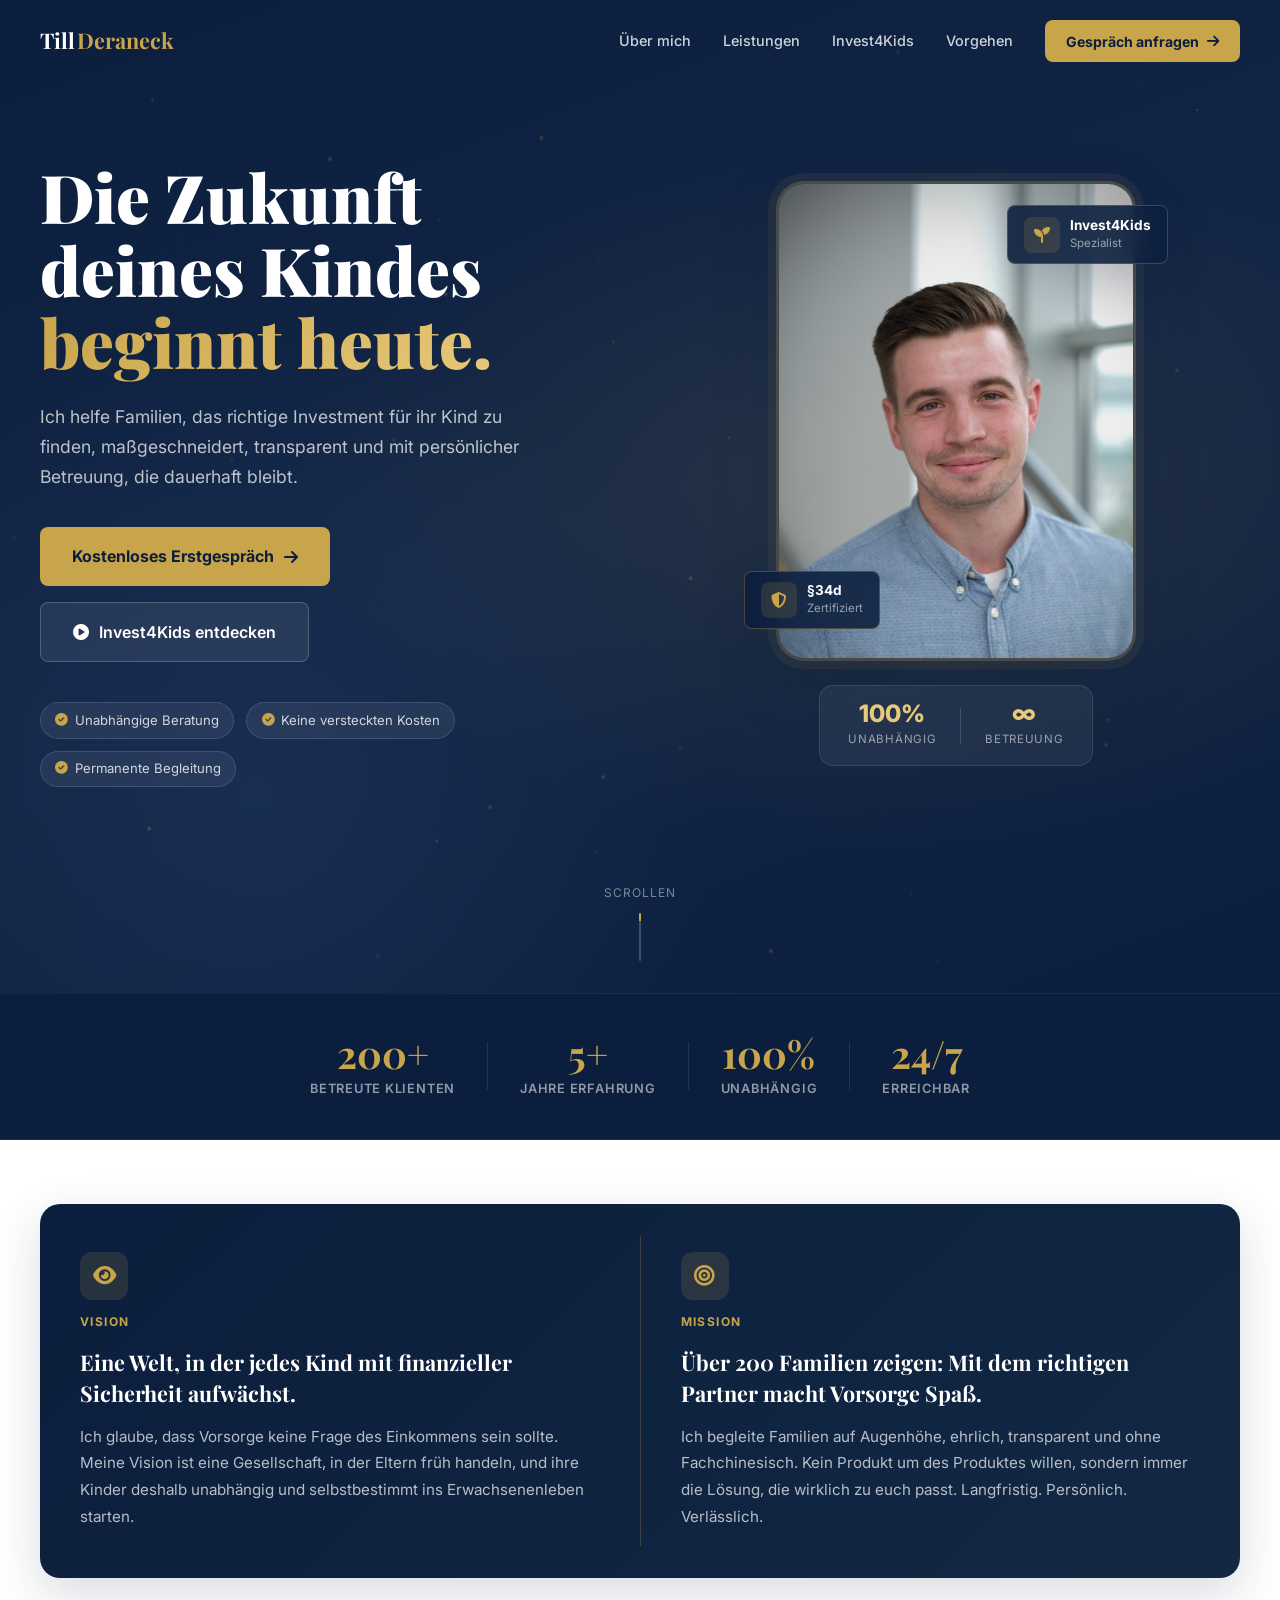
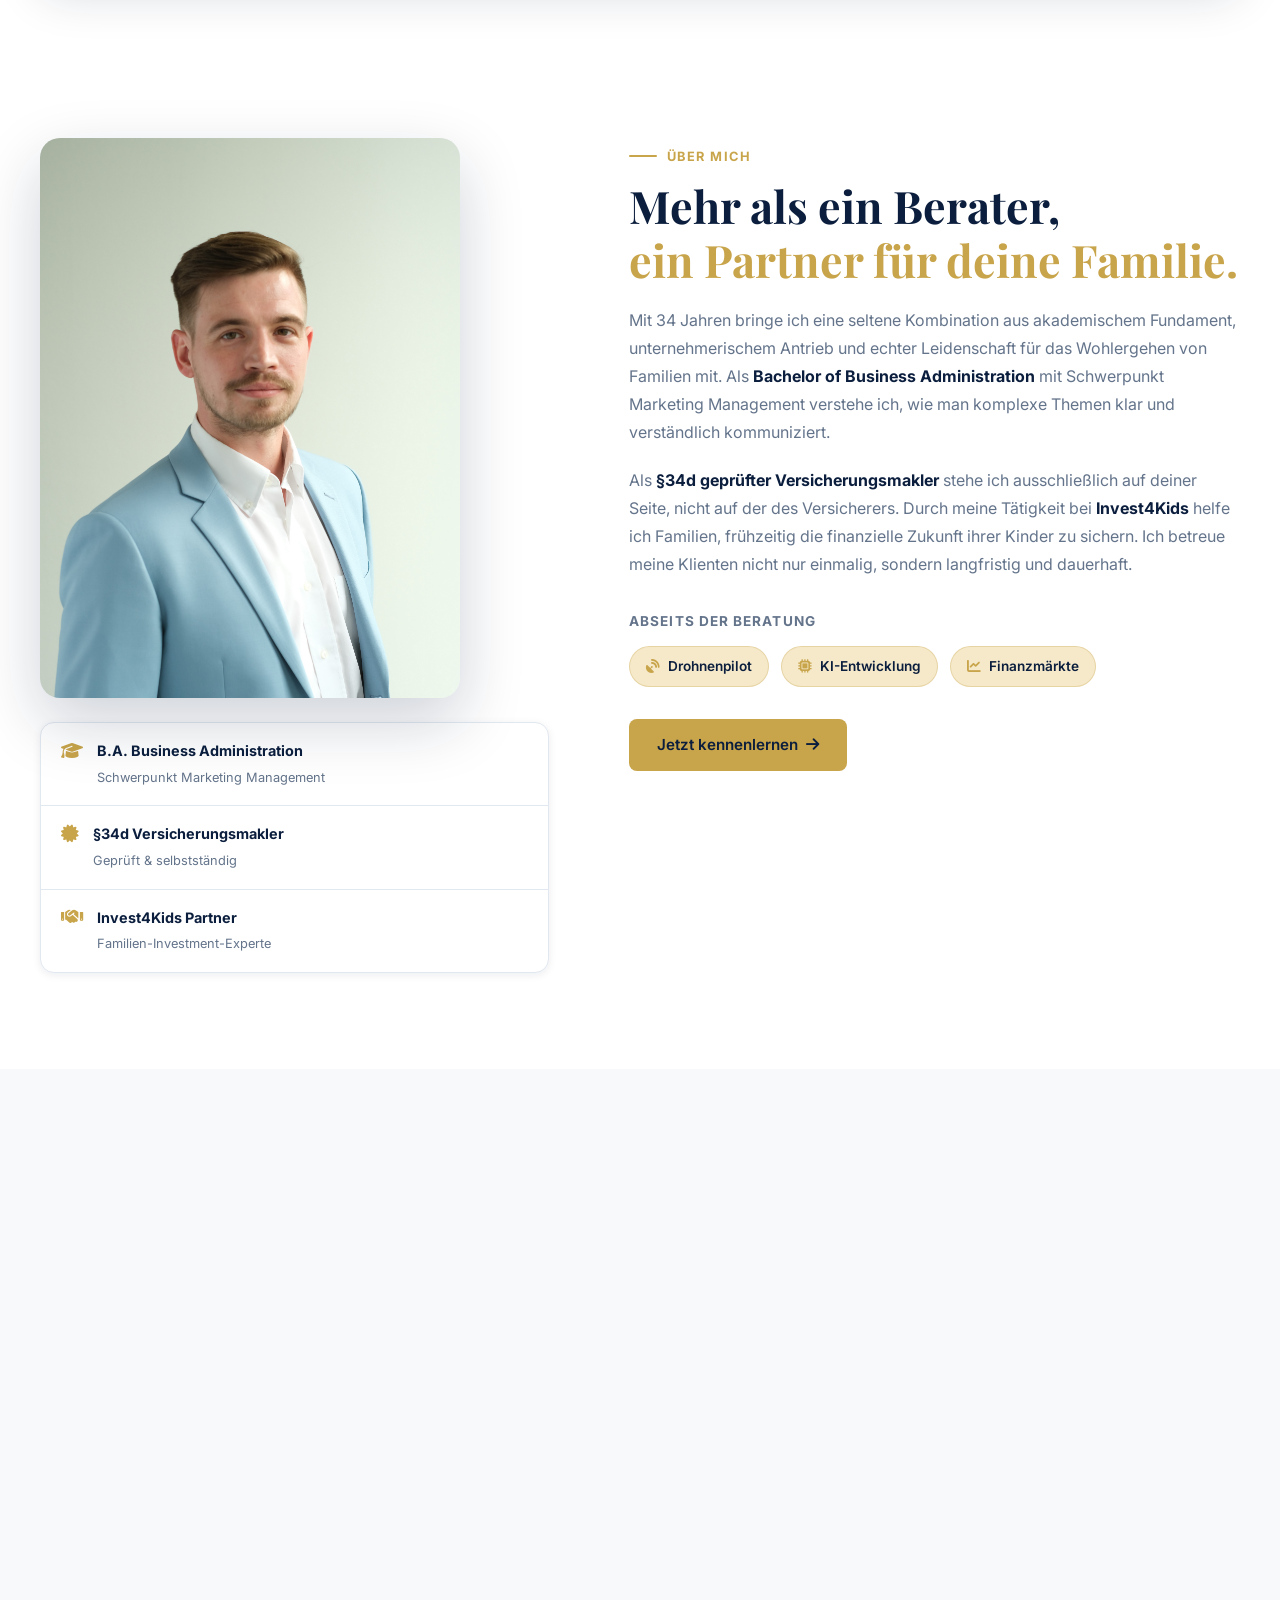
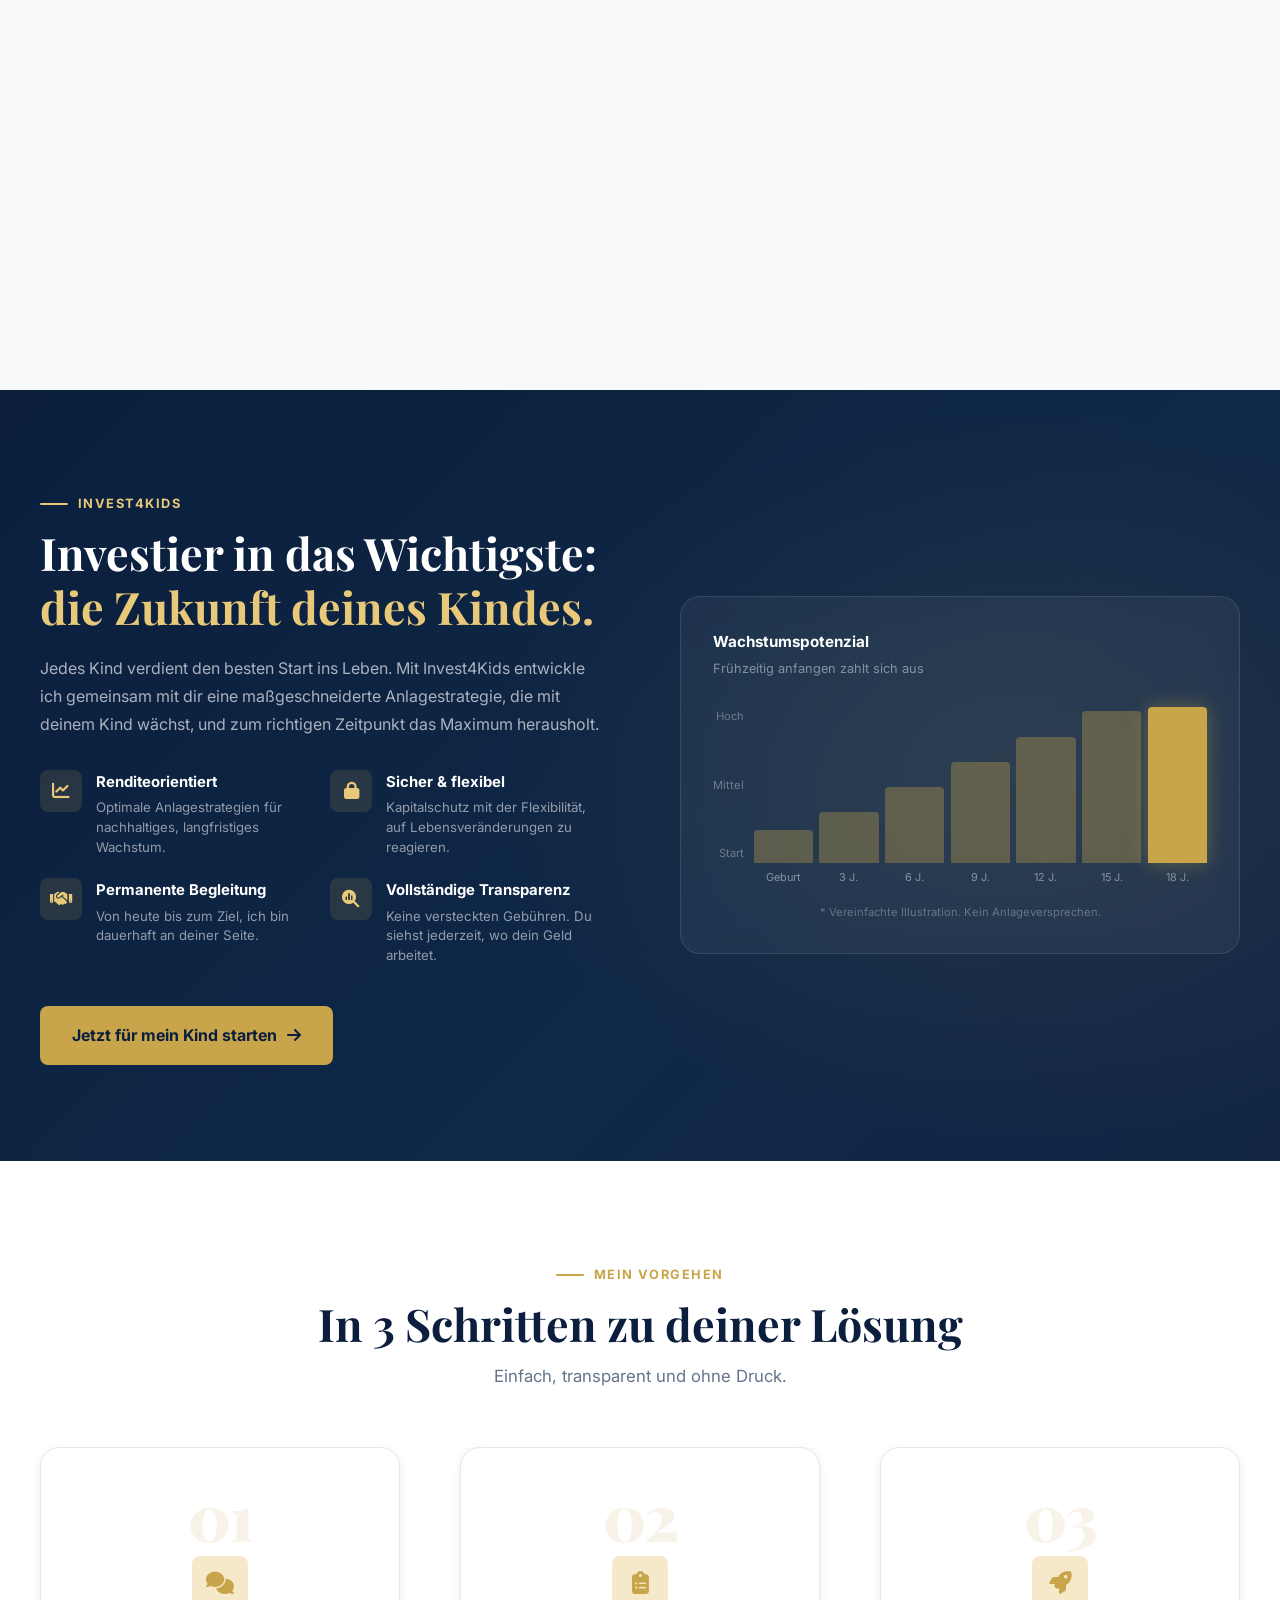
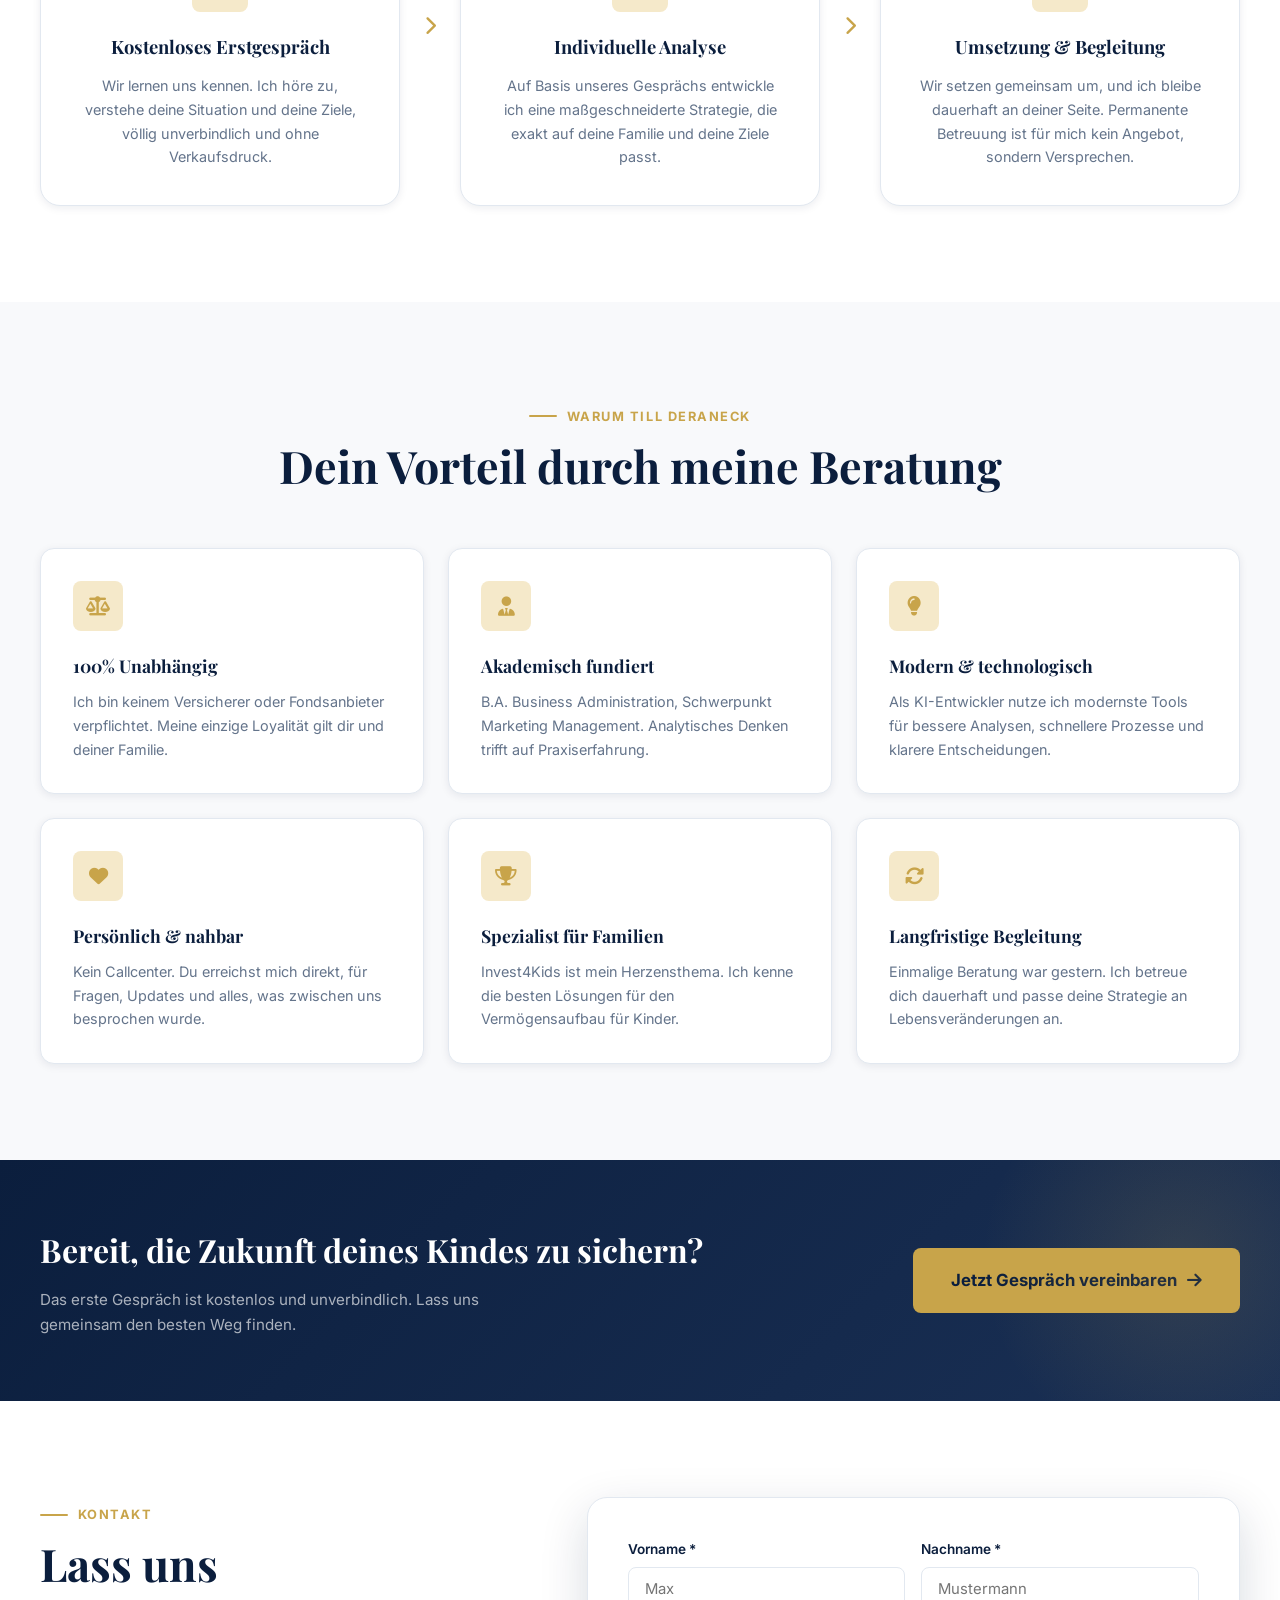
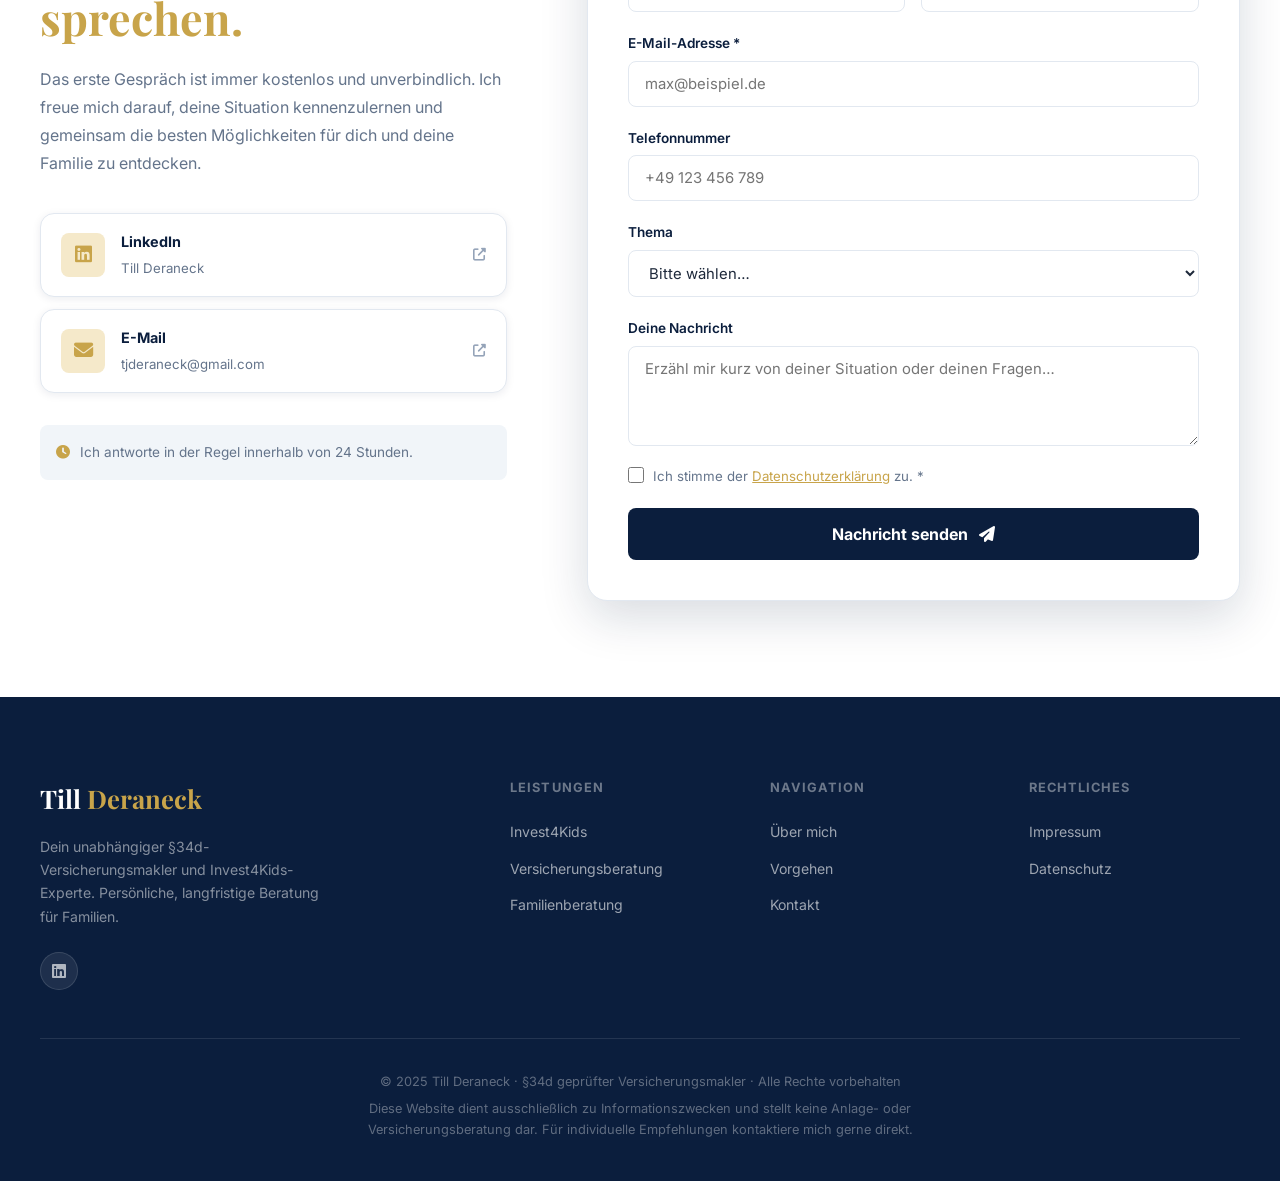
==== index.html @ 3ec37440 "Remove hero eyebrow badge Co-Authored-By: Claude Sonnet 4.6 <noreply@anthropic.com>" ====
<!DOCTYPE html>
<html lang="de">
<head>
  <meta charset="UTF-8" />
  <meta name="viewport" content="width=device-width, initial-scale=1.0" />
  <title>Till Deraneck | Versicherungsmakler & Invest4Kids-Experte</title>
  <meta name="description" content="Dein unabhängiger §34d-Versicherungsmakler Till Deraneck. Spezialisiert auf Invest4Kids: das richtige Investment für dein Kind. Persönliche, permanente Betreuung." />
  <meta name="keywords" content="Versicherungsmakler, Invest4Kids, Kinderinvestment, Familienberatung, Till Deraneck" />

  <!-- Open Graph -->
  <meta property="og:title" content="Till Deraneck | Invest4Kids & Versicherungsberatung" />
  <meta property="og:description" content="Ich helfe Familien, das richtige Investment für ihr Kind zu finden, persönlich, transparent, langfristig." />
  <meta property="og:type" content="website" />

  <!-- Fonts -->
  <link rel="preconnect" href="https://fonts.googleapis.com" />
  <link rel="preconnect" href="https://fonts.gstatic.com" crossorigin />
  <link href="https://fonts.googleapis.com/css2?family=Playfair+Display:wght@400;600;700;900&family=Inter:wght@300;400;500;600;700&display=swap" rel="stylesheet" />

  <!-- Icons -->
  <link rel="stylesheet" href="https://cdnjs.cloudflare.com/ajax/libs/font-awesome/6.5.0/css/all.min.css" />

  <link rel="stylesheet" href="css/style.css" />
</head>
<body>

  <!-- ===== NAVIGATION ===== -->
  <nav class="navbar" id="navbar">
    <div class="nav-container">
      <a href="#home" class="nav-brand">
        <span class="brand-first">Till</span>
        <span class="brand-last">Deraneck</span>
      </a>

      <div class="nav-menu" id="navMenu">
        <a href="#ueber-mich" class="nav-link">Über mich</a>
        <a href="#leistungen" class="nav-link">Leistungen</a>
        <a href="#invest4kids" class="nav-link">Invest4Kids</a>
        <a href="#prozess" class="nav-link">Vorgehen</a>
        <a href="#kontakt" class="nav-cta-btn">
          Gespräch anfragen
          <i class="fas fa-arrow-right"></i>
        </a>
      </div>

      <button class="nav-toggle" id="navToggle" aria-label="Menü öffnen">
        <span class="toggle-bar"></span>
        <span class="toggle-bar"></span>
        <span class="toggle-bar"></span>
      </button>
    </div>
  </nav>

  <!-- ===== HERO ===== -->
  <section class="hero" id="home">
    <div class="hero-bg-gradient"></div>
    <canvas class="hero-canvas" id="heroCanvas"></canvas>

    <div class="hero-inner">
      <div class="hero-text">


        <h1 class="hero-headline reveal-up delay-1">
          Die Zukunft<br />
          deines Kindes<br />
          <span class="headline-accent">beginnt heute.</span>
        </h1>

        <p class="hero-sub reveal-up delay-2">
          Ich helfe Familien, das richtige Investment für ihr Kind zu finden,
          maßgeschneidert, transparent und mit persönlicher Betreuung, die dauerhaft bleibt.
        </p>

        <div class="hero-actions reveal-up delay-3">
          <a href="#kontakt" class="btn-hero-primary">
            Kostenloses Erstgespräch
            <i class="fas fa-arrow-right"></i>
          </a>
          <a href="#invest4kids" class="btn-hero-ghost">
            <i class="fas fa-play-circle"></i>
            Invest4Kids entdecken
          </a>
        </div>

        <div class="hero-trust reveal-up delay-4">
          <div class="trust-pill"><i class="fas fa-circle-check"></i> Unabhängige Beratung</div>
          <div class="trust-pill"><i class="fas fa-circle-check"></i> Keine versteckten Kosten</div>
          <div class="trust-pill"><i class="fas fa-circle-check"></i> Permanente Begleitung</div>
        </div>
      </div>

      <div class="hero-visual reveal-right delay-2">
        <div class="profile-frame">
          <div class="profile-img-wrapper">
            <img
              src="images/hero.jpg"
              alt="Till Deraneck, Versicherungsmakler &amp; Invest4Kids-Experte"
              class="profile-img"
              id="heroImg"
              onerror="document.getElementById('heroImg').style.display='none'; document.getElementById('heroPh').style.display='flex';"
            />
            <div class="profile-placeholder" id="heroPh">
              <i class="fas fa-user"></i>
              <p>Dein Foto hier</p>
              <small>Datei: images/hero.jpg</small>
            </div>
          </div>

          <div class="profile-badge badge-top">
            <div class="badge-icon"><i class="fas fa-seedling"></i></div>
            <div class="badge-text">
              <strong>Invest4Kids</strong>
              <span>Spezialist</span>
            </div>
          </div>

          <div class="profile-badge badge-bottom">
            <div class="badge-icon"><i class="fas fa-shield-halved"></i></div>
            <div class="badge-text">
              <strong>§34d</strong>
              <span>Zertifiziert</span>
            </div>
          </div>
        </div>

        <div class="hero-stats-float">
          <div class="stat-float">
            <span class="stat-float-num">100%</span>
            <span class="stat-float-label">Unabhängig</span>
          </div>
          <div class="stat-divider"></div>
          <div class="stat-float">
            <span class="stat-float-num">∞</span>
            <span class="stat-float-label">Betreuung</span>
          </div>
        </div>
      </div>
    </div>

    <a href="#ueber-mich" class="hero-scroll-hint" aria-label="Scrollen">
      <span class="scroll-text">Scrollen</span>
      <div class="scroll-line">
        <div class="scroll-dot"></div>
      </div>
    </a>
  </section>

  <!-- ===== TRUST BAR ===== -->
  <section class="trust-bar">
    <div class="container">
      <div class="trust-bar-grid">
        <div class="trust-bar-item">
          <div class="counter" data-target="200" data-suffix="+">0</div>
          <div class="counter-label">Betreute Klienten</div>
        </div>
        <div class="trust-bar-divider"></div>
        <div class="trust-bar-item">
          <div class="counter" data-target="5" data-suffix="+">0</div>
          <div class="counter-label">Jahre Erfahrung</div>
        </div>
        <div class="trust-bar-divider"></div>
        <div class="trust-bar-item">
          <div class="counter" data-target="100" data-suffix="%">0</div>
          <div class="counter-label">Unabhängig</div>
        </div>
        <div class="trust-bar-divider"></div>
        <div class="trust-bar-item">
          <div class="counter" data-target="24" data-suffix="/7">0</div>
          <div class="counter-label">Erreichbar</div>
        </div>
      </div>
    </div>
  </section>

  <!-- ===== VISION & MISSION ===== -->
  <section class="section vision-section">
    <div class="container">
      <div class="vision-grid">

        <div class="vision-card reveal-up">
          <div class="vision-icon"><i class="fas fa-eye"></i></div>
          <div class="vision-label">Vision</div>
          <h3 class="vision-heading">Eine Welt, in der jedes Kind mit finanzieller Sicherheit aufwächst.</h3>
          <p class="vision-body">Ich glaube, dass Vorsorge keine Frage des Einkommens sein sollte. Meine Vision ist eine Gesellschaft, in der Eltern früh handeln, und ihre Kinder deshalb unabhängig und selbstbestimmt ins Erwachsenenleben starten.</p>
        </div>

        <div class="vision-divider"></div>

        <div class="vision-card reveal-up" style="--delay:.15s">
          <div class="vision-icon"><i class="fas fa-bullseye"></i></div>
          <div class="vision-label">Mission</div>
          <h3 class="vision-heading">Über 200 Familien zeigen: Mit dem richtigen Partner macht Vorsorge Spaß.</h3>
          <p class="vision-body">Ich begleite Familien auf Augenhöhe, ehrlich, transparent und ohne Fachchinesisch. Kein Produkt um des Produktes willen, sondern immer die Lösung, die wirklich zu euch passt. Langfristig. Persönlich. Verlässlich.</p>
        </div>

      </div>
    </div>
  </section>

  <!-- ===== ABOUT ===== -->
  <section class="section about-section" id="ueber-mich">
    <div class="container">
      <div class="about-grid">

        <div class="about-image-col fade-in">
          <div class="about-img-frame">
            <img
              src="images/about.jpg"
              alt="Till Deraneck"
              class="about-img"
              id="aboutImg"
              onerror="document.getElementById('aboutImg').style.display='none'; document.getElementById('aboutPh').style.display='flex';"
            />
            <div class="about-placeholder" id="aboutPh">
              <i class="fas fa-user-tie"></i>
              <small>Datei: images/about.jpg</small>
            </div>
          </div>

          <div class="about-credentials-card">
            <div class="cred-item">
              <i class="fas fa-graduation-cap"></i>
              <div>
                <strong>B.A. Business Administration</strong>
                <span>Schwerpunkt Marketing Management</span>
              </div>
            </div>
            <div class="cred-divider"></div>
            <div class="cred-item">
              <i class="fas fa-certificate"></i>
              <div>
                <strong>§34d Versicherungsmakler</strong>
                <span>Geprüft & selbstständig</span>
              </div>
            </div>
            <div class="cred-divider"></div>
            <div class="cred-item">
              <i class="fas fa-handshake"></i>
              <div>
                <strong>Invest4Kids Partner</strong>
                <span>Familien-Investment-Experte</span>
              </div>
            </div>
          </div>
        </div>

        <div class="about-content-col fade-in">
          <div class="section-eyebrow">Über mich</div>
          <h2 class="section-heading">
            Mehr als ein Berater,<br />
            <span class="heading-accent">ein Partner für deine Familie.</span>
          </h2>

          <p class="about-p">
            Mit 34 Jahren bringe ich eine seltene Kombination aus akademischem Fundament,
            unternehmerischem Antrieb und echter Leidenschaft für das Wohlergehen von Familien mit.
            Als <strong>Bachelor of Business Administration</strong> mit Schwerpunkt Marketing Management
            verstehe ich, wie man komplexe Themen klar und verständlich kommuniziert.
          </p>

          <p class="about-p">
            Als <strong>§34d geprüfter Versicherungsmakler</strong> stehe ich ausschließlich auf
            deiner Seite, nicht auf der des Versicherers. Durch meine Tätigkeit bei
            <strong>Invest4Kids</strong> helfe ich Familien, frühzeitig die finanzielle Zukunft
            ihrer Kinder zu sichern. Ich betreue meine Klienten nicht nur einmalig, sondern
            langfristig und dauerhaft.
          </p>

          <div class="about-passions">
            <h3 class="passions-title">Abseits der Beratung</h3>
            <div class="passions-grid">
              <div class="passion-chip">
                <i class="fas fa-satellite-dish"></i>
                <span>Drohnenpilot</span>
              </div>
              <div class="passion-chip">
                <i class="fas fa-microchip"></i>
                <span>KI-Entwicklung</span>
              </div>
              <div class="passion-chip">
                <i class="fas fa-chart-line"></i>
                <span>Finanzmärkte</span>
              </div>
            </div>
          </div>

          <a href="#kontakt" class="btn-primary">
            Jetzt kennenlernen
            <i class="fas fa-arrow-right"></i>
          </a>
        </div>

      </div>
    </div>
  </section>

  <!-- ===== SERVICES ===== -->
  <section class="section services-section bg-light" id="leistungen">
    <div class="container">
      <div class="section-header fade-in">
        <div class="section-eyebrow">Leistungen</div>
        <h2 class="section-heading">Was ich für dich tue</h2>
        <p class="section-sub">Ganzheitliche Beratung, mit Fokus auf das, was wirklich zählt.</p>
      </div>

      <div class="services-grid">

        <!-- Invest4Kids – featured -->
        <div class="service-card service-featured fade-in">
          <div class="service-badge-label">Hauptleistung</div>
          <div class="service-icon-wrap featured-icon">
            <i class="fas fa-seedling"></i>
          </div>
          <h3 class="service-title">Invest4Kids</h3>
          <p class="service-desc">
            Das richtige Investment für dein Kind, von Anfang an. Ich entwickle eine
            maßgeschneiderte Anlagestrategie, die mit deinem Kind wächst.
          </p>
          <ul class="service-list">
            <li><i class="fas fa-check"></i> Individuelle Portfolioanalyse</li>
            <li><i class="fas fa-check"></i> Langfristige Wachstumsstrategie</li>
            <li><i class="fas fa-check"></i> Permanente Betreuung & Anpassung</li>
            <li><i class="fas fa-check"></i> Vollständige Transparenz</li>
          </ul>
          <a href="#invest4kids" class="btn-primary">
            Mehr erfahren <i class="fas fa-arrow-right"></i>
          </a>
        </div>

        <!-- Versicherung -->
        <div class="service-card fade-in">
          <div class="service-icon-wrap">
            <i class="fas fa-shield-halved"></i>
          </div>
          <h3 class="service-title">Versicherungsberatung</h3>
          <p class="service-desc">
            Als unabhängiger §34d-Makler bin ich dir gegenüber verpflichtet.
            Kein Provisionsdenken, nur der beste Schutz für dich.
          </p>
          <ul class="service-list">
            <li><i class="fas fa-check"></i> Unabhängiger Marktvergleich</li>
            <li><i class="fas fa-check"></i> Bedarfsgerechte Analyse</li>
            <li><i class="fas fa-check"></i> Schadensbearbeitung & Support</li>
            <li><i class="fas fa-check"></i> Regelmäßige Bestandsprüfung</li>
          </ul>
          <a href="#kontakt" class="btn-outline">Beratung anfragen</a>
        </div>

        <!-- Familienberatung -->
        <div class="service-card fade-in">
          <div class="service-icon-wrap">
            <i class="fas fa-users"></i>
          </div>
          <h3 class="service-title">Ganzheitliche Familienberatung</h3>
          <p class="service-desc">
            Von der Altersvorsorge bis zum Bildungsfonds, ich denke deine Finanzen
            als zusammenhängendes System und berate entsprechend.
          </p>
          <ul class="service-list">
            <li><i class="fas fa-check"></i> Familien-Finanzplanung</li>
            <li><i class="fas fa-check"></i> Altersvorsorge & Absicherung</li>
            <li><i class="fas fa-check"></i> Bildungsfonds & Kinderdepots</li>
            <li><i class="fas fa-check"></i> Steueroptimierte Lösungen</li>
          </ul>
          <a href="#kontakt" class="btn-outline">Beratung anfragen</a>
        </div>

      </div>
    </div>
  </section>

  <!-- ===== INVEST4KIDS DEEP DIVE ===== -->
  <section class="invest4kids-section" id="invest4kids">
    <div class="i4k-bg"></div>
    <div class="container">
      <div class="i4k-grid">

        <div class="i4k-text fade-in">
          <div class="section-eyebrow light">Invest4Kids</div>
          <h2 class="section-heading light">
            Investier in das Wichtigste:
            <span class="heading-accent-light">die Zukunft deines Kindes.</span>
          </h2>
          <p class="i4k-desc">
            Jedes Kind verdient den besten Start ins Leben. Mit Invest4Kids entwickle ich
            gemeinsam mit dir eine maßgeschneiderte Anlagestrategie, die mit deinem Kind
            wächst, und zum richtigen Zeitpunkt das Maximum herausholt.
          </p>

          <div class="i4k-features">
            <div class="i4k-feature">
              <div class="i4k-feature-icon"><i class="fas fa-chart-line"></i></div>
              <div class="i4k-feature-text">
                <h4>Renditeorientiert</h4>
                <p>Optimale Anlagestrategien für nachhaltiges, langfristiges Wachstum.</p>
              </div>
            </div>
            <div class="i4k-feature">
              <div class="i4k-feature-icon"><i class="fas fa-lock"></i></div>
              <div class="i4k-feature-text">
                <h4>Sicher & flexibel</h4>
                <p>Kapitalschutz mit der Flexibilität, auf Lebensveränderungen zu reagieren.</p>
              </div>
            </div>
            <div class="i4k-feature">
              <div class="i4k-feature-icon"><i class="fas fa-handshake"></i></div>
              <div class="i4k-feature-text">
                <h4>Permanente Begleitung</h4>
                <p>Von heute bis zum Ziel, ich bin dauerhaft an deiner Seite.</p>
              </div>
            </div>
            <div class="i4k-feature">
              <div class="i4k-feature-icon"><i class="fas fa-magnifying-glass-chart"></i></div>
              <div class="i4k-feature-text">
                <h4>Vollständige Transparenz</h4>
                <p>Keine versteckten Gebühren. Du siehst jederzeit, wo dein Geld arbeitet.</p>
              </div>
            </div>
          </div>

          <a href="#kontakt" class="btn-gold">
            Jetzt für mein Kind starten
            <i class="fas fa-arrow-right"></i>
          </a>
        </div>

        <div class="i4k-visual fade-in">
          <div class="growth-card">
            <div class="growth-card-header">
              <span>Wachstumspotenzial</span>
              <span class="growth-subtitle">Frühzeitig anfangen zahlt sich aus</span>
            </div>
            <div class="growth-chart">
              <div class="chart-y-labels">
                <span>Hoch</span>
                <span>Mittel</span>
                <span>Start</span>
              </div>
              <div class="chart-bars-wrap">
                <div class="chart-bar-item">
                  <div class="chart-bar-col" style="--h:18%"></div>
                  <span class="chart-bar-label">Geburt</span>
                </div>
                <div class="chart-bar-item">
                  <div class="chart-bar-col" style="--h:28%"></div>
                  <span class="chart-bar-label">3 J.</span>
                </div>
                <div class="chart-bar-item">
                  <div class="chart-bar-col" style="--h:42%"></div>
                  <span class="chart-bar-label">6 J.</span>
                </div>
                <div class="chart-bar-item">
                  <div class="chart-bar-col" style="--h:56%"></div>
                  <span class="chart-bar-label">9 J.</span>
                </div>
                <div class="chart-bar-item">
                  <div class="chart-bar-col" style="--h:70%"></div>
                  <span class="chart-bar-label">12 J.</span>
                </div>
                <div class="chart-bar-item">
                  <div class="chart-bar-col" style="--h:84%"></div>
                  <span class="chart-bar-label">15 J.</span>
                </div>
                <div class="chart-bar-item chart-bar-highlight">
                  <div class="chart-bar-col" style="--h:100%"></div>
                  <span class="chart-bar-label">18 J.</span>
                </div>
              </div>
            </div>
            <p class="chart-disclaimer">* Vereinfachte Illustration. Kein Anlageversprechen.</p>
          </div>
        </div>

      </div>
    </div>
  </section>

  <!-- ===== PROCESS ===== -->
  <section class="section process-section" id="prozess">
    <div class="container">
      <div class="section-header fade-in">
        <div class="section-eyebrow">Mein Vorgehen</div>
        <h2 class="section-heading">In 3 Schritten zu deiner Lösung</h2>
        <p class="section-sub">Einfach, transparent und ohne Druck.</p>
      </div>

      <div class="process-grid">
        <div class="process-step fade-in">
          <div class="step-num">01</div>
          <div class="step-icon-wrap"><i class="fas fa-comments"></i></div>
          <h3 class="step-title">Kostenloses Erstgespräch</h3>
          <p class="step-desc">
            Wir lernen uns kennen. Ich höre zu, verstehe deine Situation und deine Ziele,
            völlig unverbindlich und ohne Verkaufsdruck.
          </p>
        </div>

        <div class="process-arrow fade-in">
          <i class="fas fa-chevron-right"></i>
        </div>

        <div class="process-step fade-in">
          <div class="step-num">02</div>
          <div class="step-icon-wrap"><i class="fas fa-clipboard-list"></i></div>
          <h3 class="step-title">Individuelle Analyse</h3>
          <p class="step-desc">
            Auf Basis unseres Gesprächs entwickle ich eine maßgeschneiderte Strategie,
            die exakt auf deine Familie und deine Ziele passt.
          </p>
        </div>

        <div class="process-arrow fade-in">
          <i class="fas fa-chevron-right"></i>
        </div>

        <div class="process-step fade-in">
          <div class="step-num">03</div>
          <div class="step-icon-wrap"><i class="fas fa-rocket"></i></div>
          <h3 class="step-title">Umsetzung & Begleitung</h3>
          <p class="step-desc">
            Wir setzen gemeinsam um, und ich bleibe dauerhaft an deiner Seite.
            Permanente Betreuung ist für mich kein Angebot, sondern Versprechen.
          </p>
        </div>
      </div>
    </div>
  </section>

  <!-- ===== WHY ME ===== -->
  <section class="section why-section bg-light">
    <div class="container">
      <div class="section-header fade-in">
        <div class="section-eyebrow">Warum Till Deraneck</div>
        <h2 class="section-heading">Dein Vorteil durch meine Beratung</h2>
      </div>

      <div class="why-grid">
        <div class="why-card fade-in">
          <div class="why-icon"><i class="fas fa-scale-balanced"></i></div>
          <h3>100% Unabhängig</h3>
          <p>Ich bin keinem Versicherer oder Fondsanbieter verpflichtet. Meine einzige Loyalität gilt dir und deiner Familie.</p>
        </div>
        <div class="why-card fade-in">
          <div class="why-icon"><i class="fas fa-user-tie"></i></div>
          <h3>Akademisch fundiert</h3>
          <p>B.A. Business Administration, Schwerpunkt Marketing Management. Analytisches Denken trifft auf Praxiserfahrung.</p>
        </div>
        <div class="why-card fade-in">
          <div class="why-icon"><i class="fas fa-lightbulb"></i></div>
          <h3>Modern & technologisch</h3>
          <p>Als KI-Entwickler nutze ich modernste Tools für bessere Analysen, schnellere Prozesse und klarere Entscheidungen.</p>
        </div>
        <div class="why-card fade-in">
          <div class="why-icon"><i class="fas fa-heart"></i></div>
          <h3>Persönlich & nahbar</h3>
          <p>Kein Callcenter. Du erreichst mich direkt, für Fragen, Updates und alles, was zwischen uns besprochen wurde.</p>
        </div>
        <div class="why-card fade-in">
          <div class="why-icon"><i class="fas fa-trophy"></i></div>
          <h3>Spezialist für Familien</h3>
          <p>Invest4Kids ist mein Herzensthema. Ich kenne die besten Lösungen für den Vermögensaufbau für Kinder.</p>
        </div>
        <div class="why-card fade-in">
          <div class="why-icon"><i class="fas fa-rotate"></i></div>
          <h3>Langfristige Begleitung</h3>
          <p>Einmalige Beratung war gestern. Ich betreue dich dauerhaft und passe deine Strategie an Lebensveränderungen an.</p>
        </div>
      </div>
    </div>
  </section>

  <!-- ===== CTA BANNER ===== -->
  <section class="cta-banner">
    <div class="container">
      <div class="cta-banner-inner fade-in">
        <div class="cta-banner-text">
          <h2>Bereit, die Zukunft deines Kindes zu sichern?</h2>
          <p>Das erste Gespräch ist kostenlos und unverbindlich. Lass uns gemeinsam den besten Weg finden.</p>
        </div>
        <a href="#kontakt" class="btn-gold btn-large">
          Jetzt Gespräch vereinbaren
          <i class="fas fa-arrow-right"></i>
        </a>
      </div>
    </div>
  </section>

  <!-- ===== CONTACT ===== -->
  <section class="section contact-section" id="kontakt">
    <div class="container">
      <div class="contact-grid">

        <div class="contact-info fade-in">
          <div class="section-eyebrow">Kontakt</div>
          <h2 class="section-heading">
            Lass uns<br />
            <span class="heading-accent">sprechen.</span>
          </h2>
          <p class="contact-desc">
            Das erste Gespräch ist immer kostenlos und unverbindlich. Ich freue mich
            darauf, deine Situation kennenzulernen und gemeinsam die besten Möglichkeiten
            für dich und deine Familie zu entdecken.
          </p>

          <div class="contact-channels">
            <a href="https://www.linkedin.com/in/till-deraneck/" target="_blank" rel="noopener" class="contact-channel">
              <div class="channel-icon"><i class="fab fa-linkedin"></i></div>
              <div class="channel-text">
                <strong>LinkedIn</strong>
                <span>Till Deraneck</span>
              </div>
              <i class="fas fa-external-link-alt channel-arrow"></i>
            </a>
            <a href="mailto:tjderaneck@gmail.com" class="contact-channel">
              <div class="channel-icon"><i class="fas fa-envelope"></i></div>
              <div class="channel-text">
                <strong>E-Mail</strong>
                <span>tjderaneck@gmail.com</span>
              </div>
              <i class="fas fa-external-link-alt channel-arrow"></i>
            </a>
          </div>

          <div class="contact-promise">
            <i class="fas fa-clock"></i>
            <span>Ich antworte in der Regel innerhalb von 24 Stunden.</span>
          </div>
        </div>

        <div class="contact-form-col fade-in">
          <form class="contact-form" id="contactForm" novalidate>
            <div class="form-row-2">
              <div class="form-field">
                <label for="firstName">Vorname *</label>
                <input type="text" id="firstName" name="firstName" placeholder="Max" required />
              </div>
              <div class="form-field">
                <label for="lastName">Nachname *</label>
                <input type="text" id="lastName" name="lastName" placeholder="Mustermann" required />
              </div>
            </div>
            <div class="form-field">
              <label for="email">E-Mail-Adresse *</label>
              <input type="email" id="email" name="email" placeholder="max@beispiel.de" required />
            </div>
            <div class="form-field">
              <label for="phone">Telefonnummer</label>
              <input type="tel" id="phone" name="phone" placeholder="+49 123 456 789" />
            </div>
            <div class="form-field">
              <label for="topic">Thema</label>
              <select id="topic" name="topic">
                <option value="">Bitte wählen…</option>
                <option value="invest4kids">Invest4Kids: Investment für mein Kind</option>
                <option value="versicherung">Versicherungsberatung</option>
                <option value="familienberatung">Ganzheitliche Familienberatung</option>
                <option value="sonstiges">Sonstiges</option>
              </select>
            </div>
            <div class="form-field">
              <label for="message">Deine Nachricht</label>
              <textarea id="message" name="message" rows="4" placeholder="Erzähl mir kurz von deiner Situation oder deinen Fragen…"></textarea>
            </div>
            <div class="form-privacy-row">
              <input type="checkbox" id="privacy" name="privacy" required />
              <label for="privacy">
                Ich stimme der <a href="#datenschutz">Datenschutzerklärung</a> zu. *
              </label>
            </div>
            <button type="submit" class="btn-submit">
              <span class="submit-text">Nachricht senden</span>
              <i class="fas fa-paper-plane"></i>
            </button>
            <div class="form-success" id="formSuccess">
              <i class="fas fa-circle-check"></i>
              Vielen Dank! Ich melde mich so schnell wie möglich bei dir.
            </div>
          </form>
        </div>

      </div>
    </div>
  </section>

  <!-- ===== FOOTER ===== -->
  <footer class="footer">
    <div class="container">
      <div class="footer-grid">
        <div class="footer-brand-col">
          <div class="footer-logo">
            <span class="brand-first">Till</span>
            <span class="brand-last">Deraneck</span>
          </div>
          <p class="footer-tagline">
            Dein unabhängiger §34d-Versicherungsmakler und Invest4Kids-Experte.
            Persönliche, langfristige Beratung für Familien.
          </p>
          <div class="footer-social">
            <a href="https://www.linkedin.com/in/till-deraneck/" target="_blank" rel="noopener" aria-label="LinkedIn" class="social-icon">
              <i class="fab fa-linkedin"></i>
            </a>
          </div>
        </div>

        <div class="footer-links-col">
          <h4>Leistungen</h4>
          <ul>
            <li><a href="#invest4kids">Invest4Kids</a></li>
            <li><a href="#leistungen">Versicherungsberatung</a></li>
            <li><a href="#leistungen">Familienberatung</a></li>
          </ul>
        </div>

        <div class="footer-links-col">
          <h4>Navigation</h4>
          <ul>
            <li><a href="#ueber-mich">Über mich</a></li>
            <li><a href="#prozess">Vorgehen</a></li>
            <li><a href="#kontakt">Kontakt</a></li>
          </ul>
        </div>

        <div class="footer-links-col">
          <h4>Rechtliches</h4>
          <ul>
            <li><a href="#" onclick="openModal('impressumModal'); return false;">Impressum</a></li>
            <li><a href="#" onclick="openModal('datenschutzModal'); return false;">Datenschutz</a></li>
          </ul>
        </div>
      </div>

      <div class="footer-bottom">
        <p>© 2025 Till Deraneck · §34d geprüfter Versicherungsmakler · Alle Rechte vorbehalten</p>
        <p class="footer-legal-note">
          Diese Website dient ausschließlich zu Informationszwecken und stellt keine Anlage-
          oder Versicherungsberatung dar. Für individuelle Empfehlungen kontaktiere mich gerne direkt.
        </p>
      </div>
    </div>
  </footer>

  <!-- ===== IMPRESSUM MODAL ===== -->
  <div class="modal-overlay" id="impressumModal" onclick="closeModalOnBg(event, 'impressumModal')">
    <div class="modal-box">
      <button class="modal-close" onclick="closeModal('impressumModal')" aria-label="Schließen">
        <i class="fas fa-times"></i>
      </button>
      <h2 class="modal-title">Impressum</h2>
      <p class="modal-legal-note">Angaben gemäß § 5 TMG</p>

      <div class="modal-section">
        <h3>Verantwortlich</h3>
        <p>
          Till Deraneck<br />
          Königsweg 40<br />
          24103 Kiel
        </p>
      </div>

      <div class="modal-section">
        <h3>Kontakt</h3>
        <p>
          E-Mail: <a href="mailto:tjderaneck@gmail.com">tjderaneck@gmail.com</a>
        </p>
      </div>

      <div class="modal-section">
        <h3>Berufsbezeichnung & Zulassung</h3>
        <p>
          Selbstständiger Versicherungsmakler gemäß § 34d GewO<br />
          Erlaubnis erteilt durch:<br />
          Industrie- und Handelskammer zu Kiel<br />
          Bergstraße 2, 24103 Kiel
        </p>
      </div>

      <div class="modal-section">
        <h3>Registereintrag</h3>
        <p>
          Vermittlerregister der DIHK Deutsche Industrie- und Handelskammer<br />
          Registernummer: <strong>[Deine DIHK-Registernummer eintragen]</strong><br />
          Einsehbar unter: <a href="https://www.vermittlerregister.info" target="_blank" rel="noopener">www.vermittlerregister.info</a>
        </p>
      </div>

      <div class="modal-section">
        <h3>Aufsichtsbehörde</h3>
        <p>
          Industrie- und Handelskammer zu Kiel<br />
          Bergstraße 2, 24103 Kiel<br />
          <a href="https://www.ihk-schleswig-holstein.de" target="_blank" rel="noopener">www.ihk-schleswig-holstein.de</a>
        </p>
      </div>

      <div class="modal-section">
        <h3>EU-Streitschlichtung</h3>
        <p>
          Die Europäische Kommission stellt eine Plattform zur Online-Streitbeilegung (OS) bereit:<br />
          <a href="https://ec.europa.eu/consumers/odr/" target="_blank" rel="noopener">https://ec.europa.eu/consumers/odr/</a><br />
          Meine E-Mail-Adresse findest du im Impressum oben.
        </p>
      </div>

      <div class="modal-section">
        <h3>Haftung für Inhalte</h3>
        <p>
          Als Diensteanbieter bin ich gemäß § 7 Abs. 1 TMG für eigene Inhalte auf diesen Seiten nach den
          allgemeinen Gesetzen verantwortlich. Die Inhalte dieser Website dienen ausschließlich
          Informationszwecken und stellen keine Anlage- oder Versicherungsberatung dar.
        </p>
      </div>

      <div class="modal-section">
        <h3>Urheberrecht</h3>
        <p>
          Die durch mich erstellten Inhalte und Werke auf dieser Website unterliegen dem deutschen
          Urheberrecht. Die Vervielfältigung, Bearbeitung, Verbreitung und jede Art der Verwertung
          außerhalb der Grenzen des Urheberrechts bedürfen der schriftlichen Zustimmung.
        </p>
      </div>
    </div>
  </div>

  <!-- ===== DATENSCHUTZ MODAL ===== -->
  <div class="modal-overlay" id="datenschutzModal" onclick="closeModalOnBg(event, 'datenschutzModal')">
    <div class="modal-box">
      <button class="modal-close" onclick="closeModal('datenschutzModal')" aria-label="Schließen">
        <i class="fas fa-times"></i>
      </button>
      <h2 class="modal-title">Datenschutzerklärung</h2>
      <p class="modal-legal-note">Gemäß DSGVO & BDSG</p>

      <div class="modal-section">
        <h3>Verantwortlicher</h3>
        <p>
          Till Deraneck<br />
          Königsweg 40, 24103 Kiel<br />
          E-Mail: <a href="mailto:tjderaneck@gmail.com">tjderaneck@gmail.com</a>
        </p>
      </div>

      <div class="modal-section">
        <h3>Erhebung und Verarbeitung personenbezogener Daten</h3>
        <p>
          Ich erhebe personenbezogene Daten nur, wenn du mir diese im Rahmen einer Kontaktaufnahme
          (z. B. über das Kontaktformular oder per E-Mail) freiwillig mitteilst. Diese Daten werden
          ausschließlich zur Bearbeitung deiner Anfrage verwendet und nicht an Dritte weitergegeben.
        </p>
      </div>

      <div class="modal-section">
        <h3>Kontaktformular</h3>
        <p>
          Wenn du das Kontaktformular nutzt, werden die von dir eingegebenen Daten (Name, E-Mail,
          Telefon, Nachricht) zur Bearbeitung deiner Anfrage verarbeitet. Rechtsgrundlage ist
          Art. 6 Abs. 1 lit. b DSGVO (Vertragsanbahnung) bzw. Art. 6 Abs. 1 lit. f DSGVO
          (berechtigtes Interesse).
        </p>
      </div>

      <div class="modal-section">
        <h3>Externe Dienste</h3>
        <p>
          Diese Website nutzt Google Fonts und Font Awesome über CDN. Dabei können Verbindungen
          zu Servern in den USA hergestellt werden. Weitere Informationen findest du in den
          Datenschutzrichtlinien der jeweiligen Anbieter.
        </p>
      </div>

      <div class="modal-section">
        <h3>Deine Rechte</h3>
        <p>
          Du hast das Recht auf Auskunft, Berichtigung, Löschung und Einschränkung der Verarbeitung
          deiner gespeicherten Daten sowie das Recht auf Datenübertragbarkeit. Wende dich dazu
          jederzeit an: <a href="mailto:tjderaneck@gmail.com">tjderaneck@gmail.com</a>
        </p>
      </div>

      <div class="modal-section">
        <h3>Beschwerderecht</h3>
        <p>
          Du hast das Recht, dich bei der zuständigen Datenschutzaufsichtsbehörde zu beschweren.
          Zuständig ist das Unabhängige Landeszentrum für Datenschutz Schleswig-Holstein (ULD),
          Holstenstraße 98, 24103 Kiel.
        </p>
      </div>
    </div>
  </div>

  <script src="js/main.js"></script>
</body>
</html>
---- css/style.css ----
/* ============================================================
   TILL DERANECK – Personal Branding Website
   Design System & Styles
   ============================================================ */

/* ── Variables ─────────────────────────────────────────────── */
:root {
  /* Colors */
  --navy:         #0B1E3D;
  --navy-mid:     #122545;
  --navy-light:   #1A3055;
  --gold:         #C8A44A;
  --gold-light:   #E8C97A;
  --gold-pale:    #F5E9CA;
  --white:        #FFFFFF;
  --off-white:    #F8F9FB;
  --gray-100:     #F1F5F9;
  --gray-200:     #E2E8F0;
  --gray-400:     #94A3B8;
  --gray-600:     #64748B;
  --gray-800:     #1E293B;
  --text:         #1E293B;
  --text-muted:   #64748B;

  /* Typography */
  --font-serif:   'Playfair Display', Georgia, serif;
  --font-sans:    'Inter', -apple-system, sans-serif;

  /* Spacing */
  --section-py:   6rem;
  --container:    1200px;

  /* Shadows */
  --shadow-sm:    0 2px 8px rgba(11,30,61,.08);
  --shadow-md:    0 8px 24px rgba(11,30,61,.12);
  --shadow-lg:    0 16px 48px rgba(11,30,61,.16);
  --shadow-xl:    0 24px 64px rgba(11,30,61,.20);

  /* Radii */
  --radius-sm:    8px;
  --radius-md:    14px;
  --radius-lg:    20px;
  --radius-xl:    28px;

  /* Transitions */
  --ease:         cubic-bezier(.4,0,.2,1);
  --dur-fast:     150ms;
  --dur-base:     300ms;
  --dur-slow:     500ms;
}

/* ── Reset ─────────────────────────────────────────────────── */
*, *::before, *::after { box-sizing: border-box; margin: 0; padding: 0; }
html { scroll-behavior: smooth; font-size: 16px; }
body {
  font-family: var(--font-sans);
  color: var(--text);
  background: var(--white);
  line-height: 1.65;
  overflow-x: hidden;
  -webkit-font-smoothing: antialiased;
}
img { max-width: 100%; height: auto; display: block; }
a { text-decoration: none; color: inherit; }
ul { list-style: none; }
button { cursor: pointer; border: none; background: none; font-family: inherit; }
input, textarea, select { font-family: inherit; }

/* ── Utilities ─────────────────────────────────────────────── */
.container {
  width: min(var(--container), 100% - 3rem);
  margin-inline: auto;
}

.section { padding-block: var(--section-py); }
.bg-light { background: var(--off-white); }

/* ── Animations ────────────────────────────────────────────── */
@keyframes fadeUp {
  from { opacity: 0; transform: translateY(32px); }
  to   { opacity: 1; transform: translateY(0); }
}
@keyframes fadeRight {
  from { opacity: 0; transform: translateX(40px); }
  to   { opacity: 1; transform: translateX(0); }
}
@keyframes float {
  0%, 100% { transform: translateY(0px); }
  50%       { transform: translateY(-12px); }
}
@keyframes scrollDot {
  0%   { transform: translateY(0); opacity: 1; }
  80%  { transform: translateY(24px); opacity: 0; }
  100% { transform: translateY(0); opacity: 0; }
}
@keyframes pulse-ring {
  0%   { box-shadow: 0 0 0 0 rgba(200,164,74,.5); }
  70%  { box-shadow: 0 0 0 14px rgba(200,164,74,0); }
  100% { box-shadow: 0 0 0 0 rgba(200,164,74,0); }
}
@keyframes barGrow {
  from { height: 0; }
  to   { height: var(--h); }
}

/* Scroll reveal classes */
.reveal-up, .reveal-right, .fade-in {
  opacity: 0;
  transform: translateY(28px);
  transition: opacity .7s var(--ease), transform .7s var(--ease);
}
.reveal-right { transform: translateX(40px); }

.reveal-up.visible,
.reveal-right.visible,
.fade-in.visible {
  opacity: 1;
  transform: none;
}

.delay-1 { transition-delay: .1s; }
.delay-2 { transition-delay: .2s; }
.delay-3 { transition-delay: .3s; }
.delay-4 { transition-delay: .4s; }

/* ── Shared Buttons ────────────────────────────────────────── */
.btn-primary {
  display: inline-flex;
  align-items: center;
  gap: .5rem;
  padding: .85rem 1.75rem;
  background: var(--gold);
  color: var(--navy);
  font-weight: 600;
  font-size: .95rem;
  border-radius: var(--radius-sm);
  transition: background var(--dur-base) var(--ease),
              transform var(--dur-base) var(--ease),
              box-shadow var(--dur-base) var(--ease);
}
.btn-primary:hover {
  background: var(--gold-light);
  transform: translateY(-2px);
  box-shadow: var(--shadow-md);
}

.btn-outline {
  display: inline-flex;
  align-items: center;
  gap: .5rem;
  padding: .85rem 1.75rem;
  background: transparent;
  color: var(--navy);
  font-weight: 600;
  font-size: .95rem;
  border-radius: var(--radius-sm);
  border: 2px solid var(--navy);
  transition: all var(--dur-base) var(--ease);
}
.btn-outline:hover {
  background: var(--navy);
  color: var(--white);
  transform: translateY(-2px);
  box-shadow: var(--shadow-md);
}

.btn-gold {
  display: inline-flex;
  align-items: center;
  gap: .6rem;
  padding: 1rem 2rem;
  background: var(--gold);
  color: var(--navy);
  font-weight: 700;
  font-size: 1rem;
  border-radius: var(--radius-sm);
  transition: all var(--dur-base) var(--ease);
}
.btn-gold:hover {
  background: var(--gold-light);
  transform: translateY(-2px);
  box-shadow: 0 8px 28px rgba(200,164,74,.4);
}
.btn-gold.btn-large { padding: 1.15rem 2.4rem; font-size: 1.05rem; }

/* ── Section Typography ─────────────────────────────────────── */
.section-eyebrow {
  display: inline-flex;
  align-items: center;
  gap: .6rem;
  font-size: .8rem;
  font-weight: 700;
  letter-spacing: .12em;
  text-transform: uppercase;
  color: var(--gold);
  margin-bottom: .75rem;
}
.section-eyebrow.light { color: var(--gold-light); }
.section-eyebrow::before {
  content: '';
  display: block;
  width: 28px;
  height: 2px;
  background: currentColor;
  border-radius: 2px;
}

.section-heading {
  font-family: var(--font-serif);
  font-size: clamp(1.9rem, 3.5vw, 2.8rem);
  font-weight: 700;
  line-height: 1.2;
  color: var(--navy);
}
.section-heading.light { color: var(--white); }

.heading-accent { color: var(--gold); }
.heading-accent-light { color: var(--gold-light); }

.section-sub {
  font-size: 1.05rem;
  color: var(--text-muted);
  max-width: 560px;
  margin-top: .75rem;
}

.section-header {
  text-align: center;
  margin-bottom: 3.5rem;
}
.section-header .section-sub { margin-inline: auto; }

/* ══════════════════════════════════════════════════════════════
   NAVIGATION
══════════════════════════════════════════════════════════════ */
.navbar {
  position: fixed;
  top: 0; left: 0; right: 0;
  z-index: 1000;
  padding: 1.25rem 0;
  transition: padding var(--dur-base) var(--ease),
              background var(--dur-base) var(--ease),
              box-shadow var(--dur-base) var(--ease);
}
.navbar.scrolled {
  padding: .75rem 0;
  background: rgba(11,30,61,.97);
  backdrop-filter: blur(16px);
  box-shadow: 0 4px 24px rgba(0,0,0,.25);
}

.nav-container {
  width: min(var(--container), 100% - 3rem);
  margin-inline: auto;
  display: flex;
  align-items: center;
  justify-content: space-between;
}

.nav-brand {
  display: flex;
  align-items: baseline;
  gap: .15rem;
  font-family: var(--font-serif);
  font-size: 1.35rem;
  font-weight: 700;
}
.brand-first { color: var(--white); }
.brand-last  { color: var(--gold); }
.brand-dot   { color: var(--gold); font-size: 1.6rem; line-height: 0; }

.nav-menu {
  display: flex;
  align-items: center;
  gap: 2rem;
}
.nav-link {
  font-size: .9rem;
  font-weight: 500;
  color: rgba(255,255,255,.8);
  transition: color var(--dur-fast) var(--ease);
  position: relative;
}
.nav-link::after {
  content: '';
  position: absolute;
  bottom: -4px; left: 0;
  width: 0; height: 2px;
  background: var(--gold);
  transition: width var(--dur-base) var(--ease);
  border-radius: 2px;
}
.nav-link:hover { color: var(--white); }
.nav-link:hover::after { width: 100%; }

.nav-cta-btn {
  display: inline-flex;
  align-items: center;
  gap: .5rem;
  padding: .6rem 1.3rem;
  background: var(--gold);
  color: var(--navy);
  font-size: .88rem;
  font-weight: 700;
  border-radius: var(--radius-sm);
  transition: all var(--dur-base) var(--ease);
}
.nav-cta-btn:hover {
  background: var(--gold-light);
  transform: translateY(-1px);
  box-shadow: 0 4px 16px rgba(200,164,74,.4);
}

.nav-toggle {
  display: none;
  flex-direction: column;
  gap: 5px;
  padding: 4px;
}
.toggle-bar {
  display: block;
  width: 24px;
  height: 2px;
  background: var(--white);
  border-radius: 2px;
  transition: all var(--dur-base) var(--ease);
}
.nav-toggle.open .toggle-bar:nth-child(1) { transform: rotate(45deg) translate(5px,5px); }
.nav-toggle.open .toggle-bar:nth-child(2) { opacity: 0; transform: scaleX(0); }
.nav-toggle.open .toggle-bar:nth-child(3) { transform: rotate(-45deg) translate(5px,-5px); }

/* ══════════════════════════════════════════════════════════════
   HERO
══════════════════════════════════════════════════════════════ */
.hero {
  position: relative;
  min-height: 100vh;
  display: flex;
  flex-direction: column;
  align-items: stretch;
  overflow: hidden;
  background: var(--navy);
}

.hero-bg-gradient {
  position: absolute;
  inset: 0;
  background:
    radial-gradient(ellipse 80% 60% at 70% 50%, rgba(200,164,74,.12) 0%, transparent 60%),
    radial-gradient(ellipse 60% 80% at 20% 80%, rgba(26,48,85,.8) 0%, transparent 60%),
    linear-gradient(160deg, #0B1E3D 0%, #122545 50%, #0B1E3D 100%);
}

.hero-canvas {
  position: absolute;
  inset: 0;
  width: 100%;
  height: 100%;
  pointer-events: none;
  opacity: .4;
}

.hero-inner {
  position: relative;
  z-index: 1;
  flex: 1;
  width: min(var(--container), 100% - 3rem);
  margin-inline: auto;
  display: grid;
  grid-template-columns: 1fr 1fr;
  gap: 4rem;
  align-items: center;
  padding-block: 10rem 6rem;
}

/* Hero text */
.hero-eyebrow {
  display: inline-flex;
  align-items: center;
  gap: .6rem;
  font-size: .8rem;
  font-weight: 600;
  letter-spacing: .1em;
  text-transform: none;
  color: var(--gold-light);
  margin-bottom: 1.5rem;
}
.eyebrow-dot {
  width: 8px; height: 8px;
  background: var(--gold);
  border-radius: 50%;
  animation: pulse-ring 2s ease-in-out infinite;
}

.hero-headline {
  font-family: var(--font-serif);
  font-size: clamp(2.6rem, 5.5vw, 4.2rem);
  font-weight: 900;
  line-height: 1.08;
  color: var(--white);
  margin-bottom: 1.5rem;
}
.headline-accent {
  background: linear-gradient(135deg, var(--gold) 0%, var(--gold-light) 100%);
  -webkit-background-clip: text;
  -webkit-text-fill-color: transparent;
  background-clip: text;
}

.hero-sub {
  font-size: 1.1rem;
  color: rgba(255,255,255,.72);
  max-width: 500px;
  line-height: 1.7;
  margin-bottom: 2.25rem;
}

.hero-actions {
  display: flex;
  flex-wrap: wrap;
  gap: 1rem;
  margin-bottom: 2.5rem;
}

.btn-hero-primary {
  display: inline-flex;
  align-items: center;
  gap: .6rem;
  padding: 1rem 2rem;
  background: var(--gold);
  color: var(--navy);
  font-weight: 700;
  font-size: 1rem;
  border-radius: var(--radius-sm);
  transition: all var(--dur-base) var(--ease);
}
.btn-hero-primary:hover {
  background: var(--gold-light);
  transform: translateY(-2px);
  box-shadow: 0 8px 28px rgba(200,164,74,.45);
}

.btn-hero-ghost {
  display: inline-flex;
  align-items: center;
  gap: .6rem;
  padding: 1rem 2rem;
  background: rgba(255,255,255,.08);
  color: var(--white);
  font-weight: 600;
  font-size: 1rem;
  border-radius: var(--radius-sm);
  border: 1px solid rgba(255,255,255,.2);
  backdrop-filter: blur(8px);
  transition: all var(--dur-base) var(--ease);
}
.btn-hero-ghost:hover {
  background: rgba(255,255,255,.15);
  transform: translateY(-2px);
}

.hero-trust {
  display: flex;
  flex-wrap: wrap;
  gap: .75rem;
}
.trust-pill {
  display: inline-flex;
  align-items: center;
  gap: .4rem;
  padding: .4rem .9rem;
  background: rgba(255,255,255,.07);
  border: 1px solid rgba(255,255,255,.12);
  border-radius: 99px;
  font-size: .82rem;
  color: rgba(255,255,255,.8);
  backdrop-filter: blur(4px);
}
.trust-pill i { color: var(--gold); font-size: .8rem; }

/* Hero visual */
.hero-visual {
  display: flex;
  flex-direction: column;
  align-items: center;
  gap: 1.5rem;
}

.profile-frame {
  position: relative;
  width: 360px;
  max-width: 100%;
  animation: float 5s ease-in-out infinite;
}

.profile-img-wrapper {
  width: 100%;
  aspect-ratio: 3/4;
  border-radius: var(--radius-xl);
  overflow: hidden;
  border: 3px solid rgba(200,164,74,.3);
  background: var(--navy-mid);
  box-shadow: var(--shadow-xl), 0 0 0 8px rgba(200,164,74,.08);
}
.profile-img {
  width: 100%; height: 100%;
  object-fit: cover;
  object-position: top center;
}
.profile-placeholder {
  display: flex;
  flex-direction: column;
  align-items: center;
  justify-content: center;
  width: 100%; height: 100%;
  gap: .75rem;
  color: rgba(255,255,255,.35);
  background: linear-gradient(160deg, var(--navy-mid) 0%, var(--navy-light) 100%);
}
.profile-placeholder i   { font-size: 5rem; }
.profile-placeholder p   { font-size: 1rem; font-weight: 600; }
.profile-placeholder small { font-size: .75rem; opacity: .6; }

/* Profile badges */
.profile-badge {
  position: absolute;
  display: flex;
  align-items: center;
  gap: .6rem;
  padding: .65rem 1rem;
  background: rgba(11,30,61,.88);
  backdrop-filter: blur(16px);
  border: 1px solid rgba(200,164,74,.3);
  border-radius: var(--radius-sm);
  box-shadow: var(--shadow-lg);
}
.badge-top    { top: 1.5rem; right: -2rem; }
.badge-bottom { bottom: 2rem; left: -2rem; }

.badge-icon {
  width: 36px; height: 36px;
  background: rgba(200,164,74,.15);
  border-radius: 8px;
  display: grid; place-items: center;
  color: var(--gold);
  font-size: 1rem;
}
.badge-text { display: flex; flex-direction: column; }
.badge-text strong { font-size: .85rem; color: var(--white); line-height: 1.2; }
.badge-text span   { font-size: .72rem; color: rgba(255,255,255,.55); }

/* Hero stats float */
.hero-stats-float {
  display: flex;
  align-items: center;
  gap: 1.5rem;
  padding: 1rem 1.75rem;
  background: rgba(255,255,255,.06);
  border: 1px solid rgba(255,255,255,.1);
  border-radius: var(--radius-md);
  backdrop-filter: blur(12px);
}
.stat-float { text-align: center; }
.stat-float-num   { display: block; font-size: 1.5rem; font-weight: 800; color: var(--gold-light); line-height: 1; }
.stat-float-label { display: block; font-size: .72rem; color: rgba(255,255,255,.55); margin-top: .2rem; text-transform: uppercase; letter-spacing: .06em; }
.stat-divider { width: 1px; height: 36px; background: rgba(255,255,255,.15); }

/* Scroll hint */
.hero-scroll-hint {
  position: relative;
  z-index: 1;
  display: flex;
  flex-direction: column;
  align-items: center;
  gap: .6rem;
  padding-bottom: 2rem;
  margin-inline: auto;
  width: fit-content;
  color: rgba(255,255,255,.45);
  font-size: .75rem;
  letter-spacing: .08em;
  text-transform: uppercase;
  transition: color var(--dur-base) var(--ease);
}
.hero-scroll-hint:hover { color: rgba(255,255,255,.75); }
.scroll-line {
  width: 1.5px;
  height: 48px;
  background: rgba(255,255,255,.2);
  border-radius: 2px;
  position: relative;
  overflow: hidden;
}
.scroll-dot {
  position: absolute;
  top: 0; left: 50%;
  transform: translateX(-50%);
  width: 3px; height: 8px;
  background: var(--gold);
  border-radius: 2px;
  animation: scrollDot 2s ease-in-out infinite;
}

/* ══════════════════════════════════════════════════════════════
   TRUST BAR
══════════════════════════════════════════════════════════════ */
.trust-bar {
  padding-block: 2.5rem;
  background: var(--navy);
  border-top: 1px solid rgba(255,255,255,.06);
  border-bottom: 1px solid rgba(255,255,255,.06);
}
.trust-bar-grid {
  display: flex;
  align-items: center;
  justify-content: center;
  flex-wrap: wrap;
  gap: 2rem;
}
.trust-bar-item { text-align: center; }
.counter {
  font-family: var(--font-serif);
  font-size: 2.4rem;
  font-weight: 700;
  color: var(--gold);
  line-height: 1;
}
.counter-label {
  font-size: .8rem;
  font-weight: 600;
  color: rgba(255,255,255,.55);
  text-transform: uppercase;
  letter-spacing: .06em;
  margin-top: .35rem;
}
.trust-bar-divider {
  width: 1px;
  height: 48px;
  background: rgba(255,255,255,.1);
}

/* ══════════════════════════════════════════════════════════════
   ABOUT
══════════════════════════════════════════════════════════════ */
.about-grid {
  display: grid;
  grid-template-columns: 1fr 1.2fr;
  gap: 5rem;
  align-items: start;
}

.about-img-frame {
  position: relative;
  width: 100%;
  max-width: 420px;
  aspect-ratio: 3/4;
  border-radius: var(--radius-lg);
  overflow: hidden;
  box-shadow: var(--shadow-xl);
  background: var(--gray-100);
}
.about-img {
  width: 100%; height: 100%;
  object-fit: cover;
  object-position: top center;
}
.about-placeholder {
  display: flex;
  flex-direction: column;
  align-items: center;
  justify-content: center;
  width: 100%; height: 100%;
  gap: .75rem;
  color: var(--gray-600);
  background: linear-gradient(160deg, var(--gray-100) 0%, var(--gray-200) 100%);
}
.about-placeholder i     { font-size: 5rem; color: var(--gray-400); }
.about-placeholder small { font-size: .78rem; color: var(--gray-400); }

.about-credentials-card {
  margin-top: 1.5rem;
  background: var(--white);
  border-radius: var(--radius-md);
  border: 1px solid var(--gray-200);
  box-shadow: var(--shadow-sm);
  overflow: hidden;
}
.cred-item {
  display: flex;
  align-items: flex-start;
  gap: .85rem;
  padding: 1rem 1.25rem;
}
.cred-item i {
  color: var(--gold);
  font-size: 1.1rem;
  margin-top: .15rem;
  flex-shrink: 0;
}
.cred-item strong { display: block; font-size: .9rem; color: var(--navy); }
.cred-item span   { font-size: .8rem; color: var(--text-muted); }
.cred-divider { height: 1px; background: var(--gray-200); }

/* About content */
.about-p {
  font-size: 1rem;
  color: var(--gray-600);
  line-height: 1.75;
  margin-top: 1.25rem;
}
.about-p strong { color: var(--navy); }

.about-passions { margin-top: 2rem; margin-bottom: 2rem; }
.passions-title {
  font-size: .85rem;
  font-weight: 700;
  text-transform: uppercase;
  letter-spacing: .08em;
  color: var(--text-muted);
  margin-bottom: .85rem;
}
.passions-grid { display: flex; flex-wrap: wrap; gap: .75rem; }
.passion-chip {
  display: inline-flex;
  align-items: center;
  gap: .5rem;
  padding: .5rem 1rem;
  background: var(--gold-pale);
  border-radius: 99px;
  font-size: .85rem;
  font-weight: 600;
  color: var(--navy);
  border: 1px solid rgba(200,164,74,.3);
}
.passion-chip i { color: var(--gold); font-size: .85rem; }

/* ══════════════════════════════════════════════════════════════
   SERVICES
══════════════════════════════════════════════════════════════ */
.services-grid {
  display: grid;
  grid-template-columns: repeat(3, 1fr);
  gap: 1.75rem;
  align-items: stretch;
}

.service-card {
  position: relative;
  background: var(--white);
  border-radius: var(--radius-lg);
  padding: 2.25rem;
  border: 1px solid var(--gray-200);
  box-shadow: var(--shadow-sm);
  display: flex;
  flex-direction: column;
  gap: 1rem;
  transition: transform var(--dur-slow) var(--ease),
              box-shadow var(--dur-slow) var(--ease);
}
.service-card:hover {
  transform: translateY(-6px);
  box-shadow: var(--shadow-lg);
}

.service-featured {
  background: var(--navy);
  border-color: rgba(200,164,74,.3);
  box-shadow: var(--shadow-xl);
}
.service-featured:hover { box-shadow: 0 24px 60px rgba(11,30,61,.35); }

.service-badge-label {
  position: absolute;
  top: 1.5rem; right: 1.5rem;
  padding: .3rem .8rem;
  background: var(--gold);
  color: var(--navy);
  font-size: .72rem;
  font-weight: 800;
  text-transform: uppercase;
  letter-spacing: .06em;
  border-radius: 99px;
}

.service-icon-wrap {
  width: 52px; height: 52px;
  background: var(--gold-pale);
  border-radius: var(--radius-sm);
  display: grid; place-items: center;
  color: var(--gold);
  font-size: 1.4rem;
  flex-shrink: 0;
}
.featured-icon { background: rgba(200,164,74,.15); }

.service-title {
  font-family: var(--font-serif);
  font-size: 1.35rem;
  font-weight: 700;
  color: var(--navy);
}
.service-featured .service-title { color: var(--white); }

.service-desc { font-size: .93rem; color: var(--text-muted); line-height: 1.65; }
.service-featured .service-desc { color: rgba(255,255,255,.65); }

.service-list {
  flex: 1;
  display: flex;
  flex-direction: column;
  gap: .55rem;
  margin-top: .25rem;
}
.service-list li {
  display: flex;
  align-items: center;
  gap: .6rem;
  font-size: .88rem;
  color: var(--gray-600);
}
.service-featured .service-list li { color: rgba(255,255,255,.7); }
.service-list li i { color: var(--gold); font-size: .78rem; flex-shrink: 0; }

/* ══════════════════════════════════════════════════════════════
   INVEST4KIDS
══════════════════════════════════════════════════════════════ */
.invest4kids-section {
  position: relative;
  padding-block: var(--section-py);
  overflow: hidden;
}
.i4k-bg {
  position: absolute;
  inset: 0;
  background: linear-gradient(135deg, var(--navy) 0%, #0F2847 60%, var(--navy-mid) 100%);
}
.i4k-bg::after {
  content: '';
  position: absolute;
  inset: 0;
  background: radial-gradient(ellipse 70% 80% at 80% 50%, rgba(200,164,74,.1) 0%, transparent 60%);
}

.i4k-grid {
  position: relative;
  z-index: 1;
  display: grid;
  grid-template-columns: 1fr 1fr;
  gap: 5rem;
  align-items: center;
}

.i4k-desc {
  font-size: 1rem;
  color: rgba(255,255,255,.65);
  line-height: 1.75;
  margin-top: 1.25rem;
  margin-bottom: 2rem;
}

.i4k-features {
  display: grid;
  grid-template-columns: 1fr 1fr;
  gap: 1.25rem;
  margin-bottom: 2.5rem;
}
.i4k-feature {
  display: flex;
  align-items: flex-start;
  gap: .85rem;
}
.i4k-feature-icon {
  width: 42px; height: 42px;
  background: rgba(200,164,74,.15);
  border-radius: var(--radius-sm);
  display: grid; place-items: center;
  color: var(--gold-light);
  font-size: 1.1rem;
  flex-shrink: 0;
}
.i4k-feature-text h4 { font-size: .93rem; font-weight: 700; color: var(--white); margin-bottom: .25rem; }
.i4k-feature-text p  { font-size: .83rem; color: rgba(255,255,255,.55); line-height: 1.5; }

/* Growth Chart */
.growth-card {
  background: rgba(255,255,255,.05);
  border: 1px solid rgba(255,255,255,.1);
  border-radius: var(--radius-lg);
  padding: 2rem;
  backdrop-filter: blur(12px);
}
.growth-card-header {
  display: flex;
  flex-direction: column;
  margin-bottom: 1.75rem;
}
.growth-card-header span:first-child {
  font-weight: 700;
  font-size: .95rem;
  color: var(--white);
}
.growth-subtitle {
  font-size: .8rem;
  color: rgba(255,255,255,.45);
  margin-top: .25rem;
}

.growth-chart {
  display: flex;
  gap: .6rem;
  height: 180px;
}
.chart-y-labels {
  display: flex;
  flex-direction: column;
  justify-content: space-between;
  padding-bottom: 1.5rem;
  font-size: .7rem;
  color: rgba(255,255,255,.35);
  text-align: right;
  flex-shrink: 0;
}

.chart-bars-wrap {
  flex: 1;
  display: flex;
  align-items: flex-end;
  gap: .4rem;
}
.chart-bar-item {
  flex: 1;
  display: flex;
  flex-direction: column;
  align-items: center;
  gap: .4rem;
  height: 100%;
  justify-content: flex-end;
}
.chart-bar-col {
  width: 100%;
  height: var(--h);
  background: rgba(200,164,74,.35);
  border-radius: 4px 4px 0 0;
  transition: height 1.2s var(--ease);
  position: relative;
}
.chart-bar-highlight .chart-bar-col {
  background: var(--gold);
  box-shadow: 0 0 20px rgba(200,164,74,.4);
}
.chart-bar-col.animated { animation: barGrow 1.2s var(--ease) both; }
.chart-bar-label {
  font-size: .68rem;
  color: rgba(255,255,255,.45);
  white-space: nowrap;
}

.chart-disclaimer {
  font-size: .7rem;
  color: rgba(255,255,255,.3);
  margin-top: 1rem;
  text-align: center;
}

/* ══════════════════════════════════════════════════════════════
   PROCESS
══════════════════════════════════════════════════════════════ */
.process-grid {
  display: grid;
  grid-template-columns: 1fr auto 1fr auto 1fr;
  gap: 1.5rem;
  align-items: center;
}
.process-arrow {
  color: var(--gold);
  font-size: 1.2rem;
  opacity: .5;
  justify-self: center;
}

.process-step {
  background: var(--white);
  border-radius: var(--radius-lg);
  padding: 2.25rem;
  border: 1px solid var(--gray-200);
  box-shadow: var(--shadow-sm);
  text-align: center;
  position: relative;
  overflow: hidden;
  transition: transform var(--dur-slow) var(--ease),
              box-shadow var(--dur-slow) var(--ease);
}
.process-step:hover { transform: translateY(-4px); box-shadow: var(--shadow-lg); }
.process-step::before {
  content: '';
  position: absolute;
  bottom: 0; left: 0;
  width: 100%; height: 3px;
  background: linear-gradient(90deg, var(--gold), var(--gold-light));
  transform: scaleX(0);
  transform-origin: left;
  transition: transform var(--dur-slow) var(--ease);
}
.process-step:hover::before { transform: scaleX(1); }

.step-num {
  font-family: var(--font-serif);
  font-size: 4rem;
  font-weight: 900;
  color: var(--gold);
  opacity: .12;
  line-height: 1;
  margin-bottom: .5rem;
  letter-spacing: -2px;
}
.step-icon-wrap {
  width: 56px; height: 56px;
  background: var(--gold-pale);
  border-radius: var(--radius-sm);
  display: grid; place-items: center;
  margin-inline: auto;
  color: var(--gold);
  font-size: 1.4rem;
  margin-bottom: 1.25rem;
}
.step-title {
  font-family: var(--font-serif);
  font-size: 1.15rem;
  font-weight: 700;
  color: var(--navy);
  margin-bottom: .75rem;
}
.step-desc { font-size: .9rem; color: var(--text-muted); line-height: 1.65; }

/* ══════════════════════════════════════════════════════════════
   WHY ME
══════════════════════════════════════════════════════════════ */
.why-grid {
  display: grid;
  grid-template-columns: repeat(3, 1fr);
  gap: 1.5rem;
}
.why-card {
  background: var(--white);
  border-radius: var(--radius-md);
  padding: 2rem;
  border: 1px solid var(--gray-200);
  box-shadow: var(--shadow-sm);
  transition: transform var(--dur-slow) var(--ease),
              box-shadow var(--dur-slow) var(--ease),
              border-color var(--dur-base) var(--ease);
}
.why-card:hover {
  transform: translateY(-4px);
  box-shadow: var(--shadow-md);
  border-color: var(--gold);
}
.why-icon {
  width: 50px; height: 50px;
  background: var(--gold-pale);
  border-radius: var(--radius-sm);
  display: grid; place-items: center;
  color: var(--gold);
  font-size: 1.2rem;
  margin-bottom: 1.25rem;
}
.why-card h3 {
  font-family: var(--font-serif);
  font-size: 1.1rem;
  font-weight: 700;
  color: var(--navy);
  margin-bottom: .6rem;
}
.why-card p { font-size: .9rem; color: var(--text-muted); line-height: 1.65; }

/* ══════════════════════════════════════════════════════════════
   CTA BANNER
══════════════════════════════════════════════════════════════ */
.cta-banner {
  background: linear-gradient(135deg, var(--navy) 0%, var(--navy-light) 100%);
  padding-block: 4rem;
  position: relative;
  overflow: hidden;
}
.cta-banner::before {
  content: '';
  position: absolute;
  right: -100px; top: -100px;
  width: 400px; height: 400px;
  background: radial-gradient(circle, rgba(200,164,74,.15), transparent 70%);
  pointer-events: none;
}

.cta-banner-inner {
  display: flex;
  align-items: center;
  justify-content: space-between;
  gap: 2.5rem;
  flex-wrap: wrap;
}
.cta-banner-text h2 {
  font-family: var(--font-serif);
  font-size: clamp(1.5rem, 3vw, 2rem);
  color: var(--white);
  margin-bottom: .6rem;
}
.cta-banner-text p { font-size: .95rem; color: rgba(255,255,255,.65); max-width: 520px; }

/* ══════════════════════════════════════════════════════════════
   CONTACT
══════════════════════════════════════════════════════════════ */
.contact-grid {
  display: grid;
  grid-template-columns: 1fr 1.4fr;
  gap: 5rem;
  align-items: start;
}

.contact-desc {
  font-size: 1rem;
  color: var(--text-muted);
  line-height: 1.75;
  margin-top: 1.25rem;
  margin-bottom: 2.25rem;
}

.contact-channels { display: flex; flex-direction: column; gap: .75rem; margin-bottom: 2rem; }
.contact-channel {
  display: flex;
  align-items: center;
  gap: 1rem;
  padding: 1rem 1.25rem;
  border: 1px solid var(--gray-200);
  border-radius: var(--radius-md);
  background: var(--white);
  box-shadow: var(--shadow-sm);
  transition: all var(--dur-base) var(--ease);
}
.contact-channel:hover {
  border-color: var(--gold);
  transform: translateX(4px);
  box-shadow: var(--shadow-md);
}
.channel-icon {
  width: 44px; height: 44px;
  background: var(--gold-pale);
  border-radius: var(--radius-sm);
  display: grid; place-items: center;
  color: var(--gold);
  font-size: 1.2rem;
  flex-shrink: 0;
}
.channel-text { flex: 1; }
.channel-text strong { display: block; font-size: .9rem; color: var(--navy); }
.channel-text span   { font-size: .83rem; color: var(--text-muted); }
.channel-arrow { font-size: .8rem; color: var(--gray-400); }

.contact-promise {
  display: flex;
  align-items: center;
  gap: .6rem;
  font-size: .85rem;
  color: var(--text-muted);
  padding: 1rem;
  background: var(--gray-100);
  border-radius: var(--radius-sm);
}
.contact-promise i { color: var(--gold); }

/* Contact form */
.contact-form {
  background: var(--white);
  border-radius: var(--radius-lg);
  padding: 2.5rem;
  border: 1px solid var(--gray-200);
  box-shadow: var(--shadow-lg);
  display: flex;
  flex-direction: column;
  gap: 1.25rem;
}

.form-row-2 { display: grid; grid-template-columns: 1fr 1fr; gap: 1rem; }

.form-field { display: flex; flex-direction: column; gap: .4rem; }
.form-field label {
  font-size: .85rem;
  font-weight: 600;
  color: var(--navy);
}
.form-field input,
.form-field select,
.form-field textarea {
  padding: .8rem 1rem;
  border: 1.5px solid var(--gray-200);
  border-radius: var(--radius-sm);
  font-size: .93rem;
  color: var(--text);
  background: var(--white);
  transition: border-color var(--dur-fast) var(--ease),
              box-shadow var(--dur-fast) var(--ease);
  outline: none;
}
.form-field input:focus,
.form-field select:focus,
.form-field textarea:focus {
  border-color: var(--gold);
  box-shadow: 0 0 0 3px rgba(200,164,74,.15);
}
.form-field textarea { resize: vertical; }

.form-privacy-row {
  display: flex;
  align-items: flex-start;
  gap: .6rem;
  font-size: .83rem;
  color: var(--text-muted);
}
.form-privacy-row input[type="checkbox"] {
  width: 16px; height: 16px;
  margin-top: 1px;
  accent-color: var(--gold);
  flex-shrink: 0;
}
.form-privacy-row a { color: var(--gold); text-decoration: underline; }

.btn-submit {
  display: flex;
  align-items: center;
  justify-content: center;
  gap: .7rem;
  padding: 1rem;
  background: var(--navy);
  color: var(--white);
  font-size: 1rem;
  font-weight: 700;
  border-radius: var(--radius-sm);
  transition: all var(--dur-base) var(--ease);
  cursor: pointer;
  border: none;
}
.btn-submit:hover {
  background: var(--navy-light);
  transform: translateY(-2px);
  box-shadow: var(--shadow-md);
}
.btn-submit:active { transform: translateY(0); }
.btn-submit.loading .submit-text::after { content: '…'; }

.form-success {
  display: none;
  align-items: center;
  gap: .75rem;
  padding: 1rem 1.25rem;
  background: #ecfdf5;
  border: 1px solid #6ee7b7;
  border-radius: var(--radius-sm);
  color: #047857;
  font-weight: 600;
  font-size: .9rem;
}
.form-success.show { display: flex; }
.form-success i { font-size: 1.2rem; }

/* ══════════════════════════════════════════════════════════════
   FOOTER
══════════════════════════════════════════════════════════════ */
.footer {
  background: var(--navy);
  color: var(--white);
  padding-top: 5rem;
  padding-bottom: 2.5rem;
}

.footer-grid {
  display: grid;
  grid-template-columns: 2fr 1fr 1fr 1fr;
  gap: 3rem;
  padding-bottom: 3rem;
  border-bottom: 1px solid rgba(255,255,255,.1);
}

.footer-logo {
  font-family: var(--font-serif);
  font-size: 1.6rem;
  font-weight: 700;
  margin-bottom: 1rem;
}
.footer-tagline {
  font-size: .88rem;
  color: rgba(255,255,255,.5);
  line-height: 1.65;
  max-width: 280px;
  margin-bottom: 1.5rem;
}
.footer-social { display: flex; gap: .75rem; }
.social-icon {
  width: 38px; height: 38px;
  background: rgba(255,255,255,.08);
  border: 1px solid rgba(255,255,255,.12);
  border-radius: 50%;
  display: grid; place-items: center;
  color: rgba(255,255,255,.65);
  font-size: 1rem;
  transition: all var(--dur-base) var(--ease);
}
.social-icon:hover {
  background: var(--gold);
  color: var(--navy);
  border-color: var(--gold);
  transform: translateY(-2px);
}

.footer-links-col h4 {
  font-size: .8rem;
  font-weight: 700;
  text-transform: uppercase;
  letter-spacing: .08em;
  color: rgba(255,255,255,.4);
  margin-bottom: 1.25rem;
}
.footer-links-col ul { display: flex; flex-direction: column; gap: .65rem; }
.footer-links-col a {
  font-size: .88rem;
  color: rgba(255,255,255,.6);
  transition: color var(--dur-fast) var(--ease);
}
.footer-links-col a:hover { color: var(--gold-light); }

.footer-bottom { padding-top: 2rem; text-align: center; }
.footer-bottom p { font-size: .8rem; color: rgba(255,255,255,.35); }
.footer-legal-note { margin-top: .4rem; max-width: 680px; margin-inline: auto; }

/* ══════════════════════════════════════════════════════════════
   RESPONSIVE
══════════════════════════════════════════════════════════════ */
@media (max-width: 1024px) {
  .about-grid    { grid-template-columns: 1fr; gap: 3rem; }
  .about-img-frame { max-width: 360px; aspect-ratio: 1/1; margin-inline: auto; }
  .about-image-col { text-align: center; }

  .services-grid { grid-template-columns: 1fr; }
  .i4k-grid      { grid-template-columns: 1fr; }
  .process-grid  { grid-template-columns: 1fr; gap: 1rem; }
  .process-arrow { display: none; }
  .why-grid      { grid-template-columns: 1fr 1fr; }
  .contact-grid  { grid-template-columns: 1fr; }
  .footer-grid   { grid-template-columns: 1fr 1fr; }
}

@media (max-width: 768px) {
  :root { --section-py: 4rem; }

  .nav-menu {
    position: fixed;
    top: 0; right: -100%;
    width: 80vw; max-width: 340px;
    height: 100vh;
    background: var(--navy);
    flex-direction: column;
    align-items: flex-start;
    padding: 6rem 2rem 3rem;
    gap: 1.75rem;
    transition: right var(--dur-slow) var(--ease);
    box-shadow: -8px 0 32px rgba(0,0,0,.3);
    z-index: 999;
  }
  .nav-menu.open { right: 0; }
  .nav-link { font-size: 1.1rem; color: rgba(255,255,255,.8); }
  .nav-cta-btn { width: 100%; justify-content: center; padding: .85rem 1.5rem; }
  .nav-toggle { display: flex; z-index: 1001; }

  /* Mobile overlay */
  .nav-overlay {
    display: none;
    position: fixed;
    inset: 0;
    background: rgba(0,0,0,.5);
    z-index: 998;
  }
  .nav-overlay.active { display: block; }

  .hero-inner {
    grid-template-columns: 1fr;
    padding-block: 8rem 4rem;
    text-align: center;
  }
  .hero-sub { margin-inline: auto; }
  .hero-actions, .hero-trust { justify-content: center; }

  .hero-visual { order: -1; }
  .profile-frame { width: 240px; }
  .badge-top    { right: -1rem; }
  .badge-bottom { left: -1rem; }

  .hero-stats-float { flex-wrap: wrap; justify-content: center; }

  .trust-bar-grid { gap: 1.25rem; }
  .trust-bar-divider { display: none; }

  .hero-scroll-hint { display: none; }

  .why-grid { grid-template-columns: 1fr; }
  .contact-form { padding: 1.5rem; }
  .form-row-2 { grid-template-columns: 1fr; }
  .i4k-features { grid-template-columns: 1fr; }
  .footer-grid { grid-template-columns: 1fr; }
  .cta-banner-inner { flex-direction: column; text-align: center; }
}

@media (max-width: 480px) {
  .hero-headline { font-size: 2.2rem; }
  .btn-hero-primary, .btn-hero-ghost { width: 100%; justify-content: center; }
  .profile-frame { width: 200px; }
}

/* ── Scrollbar ──────────────────────────────────────────────── */
::-webkit-scrollbar        { width: 6px; }
::-webkit-scrollbar-track  { background: var(--navy); }
::-webkit-scrollbar-thumb  { background: var(--gold); border-radius: 3px; }


/* ══════════════════════════════════════════════════════════════
   VISION & MISSION SECTION
══════════════════════════════════════════════════════════════ */
.vision-section {
  padding-top: 4rem;
  padding-bottom: 4rem;
  background: var(--white);
}
.vision-grid {
  display: grid;
  grid-template-columns: 1fr auto 1fr;
  gap: 0;
  align-items: stretch;
  background: linear-gradient(135deg, var(--navy) 0%, #122843 100%);
  border-radius: var(--radius-lg);
  overflow: hidden;
  box-shadow: var(--shadow-lg);
}
.vision-card {
  padding: 3rem 2.5rem;
  display: flex;
  flex-direction: column;
  gap: .75rem;
}
.vision-icon {
  width: 48px;
  height: 48px;
  background: rgba(200,164,74,.15);
  border-radius: 12px;
  display: flex;
  align-items: center;
  justify-content: center;
  color: var(--gold);
  font-size: 1.3rem;
  flex-shrink: 0;
}
.vision-label {
  font-size: .75rem;
  font-weight: 700;
  text-transform: uppercase;
  letter-spacing: .12em;
  color: var(--gold);
}
.vision-heading {
  font-family: var(--font-serif);
  font-size: 1.35rem;
  color: #fff;
  line-height: 1.4;
  margin: .25rem 0;
}
.vision-body {
  font-size: .95rem;
  color: rgba(255,255,255,.7);
  line-height: 1.75;
}
.vision-divider {
  width: 1px;
  background: rgba(200,164,74,.25);
  margin: 2rem 0;
}

@media (max-width: 768px) {
  .vision-grid {
    grid-template-columns: 1fr;
  }
  .vision-divider {
    width: auto;
    height: 1px;
    margin: 0 2rem;
  }
  .vision-card { padding: 2.25rem 1.75rem; }
}


/* ══════════════════════════════════════════════════════════════
   MODALS – Impressum & Datenschutz
══════════════════════════════════════════════════════════════ */
.modal-overlay {
  position: fixed;
  inset: 0;
  background: rgba(11,30,61,.75);
  backdrop-filter: blur(4px);
  -webkit-backdrop-filter: blur(4px);
  z-index: 9000;
  display: flex;
  align-items: center;
  justify-content: center;
  padding: 1.5rem;
  opacity: 0;
  visibility: hidden;
  transition: opacity .25s ease, visibility .25s ease;
}
.modal-overlay.active {
  opacity: 1;
  visibility: visible;
}
.modal-box {
  background: var(--white);
  border-radius: var(--radius-lg);
  box-shadow: 0 24px 64px rgba(11,30,61,.25);
  width: 100%;
  max-width: 720px;
  max-height: 85vh;
  overflow-y: auto;
  padding: 2.5rem;
  position: relative;
  transform: translateY(20px);
  transition: transform .25s ease;
}
.modal-overlay.active .modal-box {
  transform: translateY(0);
}
.modal-close {
  position: absolute;
  top: 1.25rem;
  right: 1.25rem;
  width: 36px;
  height: 36px;
  border: none;
  background: var(--gray-100);
  border-radius: 50%;
  cursor: pointer;
  display: flex;
  align-items: center;
  justify-content: center;
  font-size: 1.1rem;
  color: var(--navy);
  transition: background .15s;
}
.modal-close:hover { background: var(--gray-200); }
.modal-title {
  font-family: var(--font-serif);
  font-size: 1.75rem;
  color: var(--navy);
  margin-bottom: 1.75rem;
  padding-right: 2.5rem;
}
.modal-section { margin-bottom: 1.5rem; }
.modal-section h3 {
  font-size: .8rem;
  font-weight: 700;
  text-transform: uppercase;
  letter-spacing: .09em;
  color: var(--gold);
  margin-bottom: .5rem;
}
.modal-section p,
.modal-section address {
  font-size: .95rem;
  color: var(--gray-600);
  line-height: 1.7;
  font-style: normal;
}
.modal-section a { color: var(--gold); text-decoration: none; }
.modal-section a:hover { text-decoration: underline; }
.modal-divider {
  height: 1px;
  background: var(--gray-200);
  margin: 1.5rem 0;
}

@media (max-width: 600px) {
  .modal-box { padding: 1.75rem 1.25rem; }
  .modal-title { font-size: 1.4rem; }
}
::-webkit-scrollbar-thumb:hover { background: var(--gold-light); }
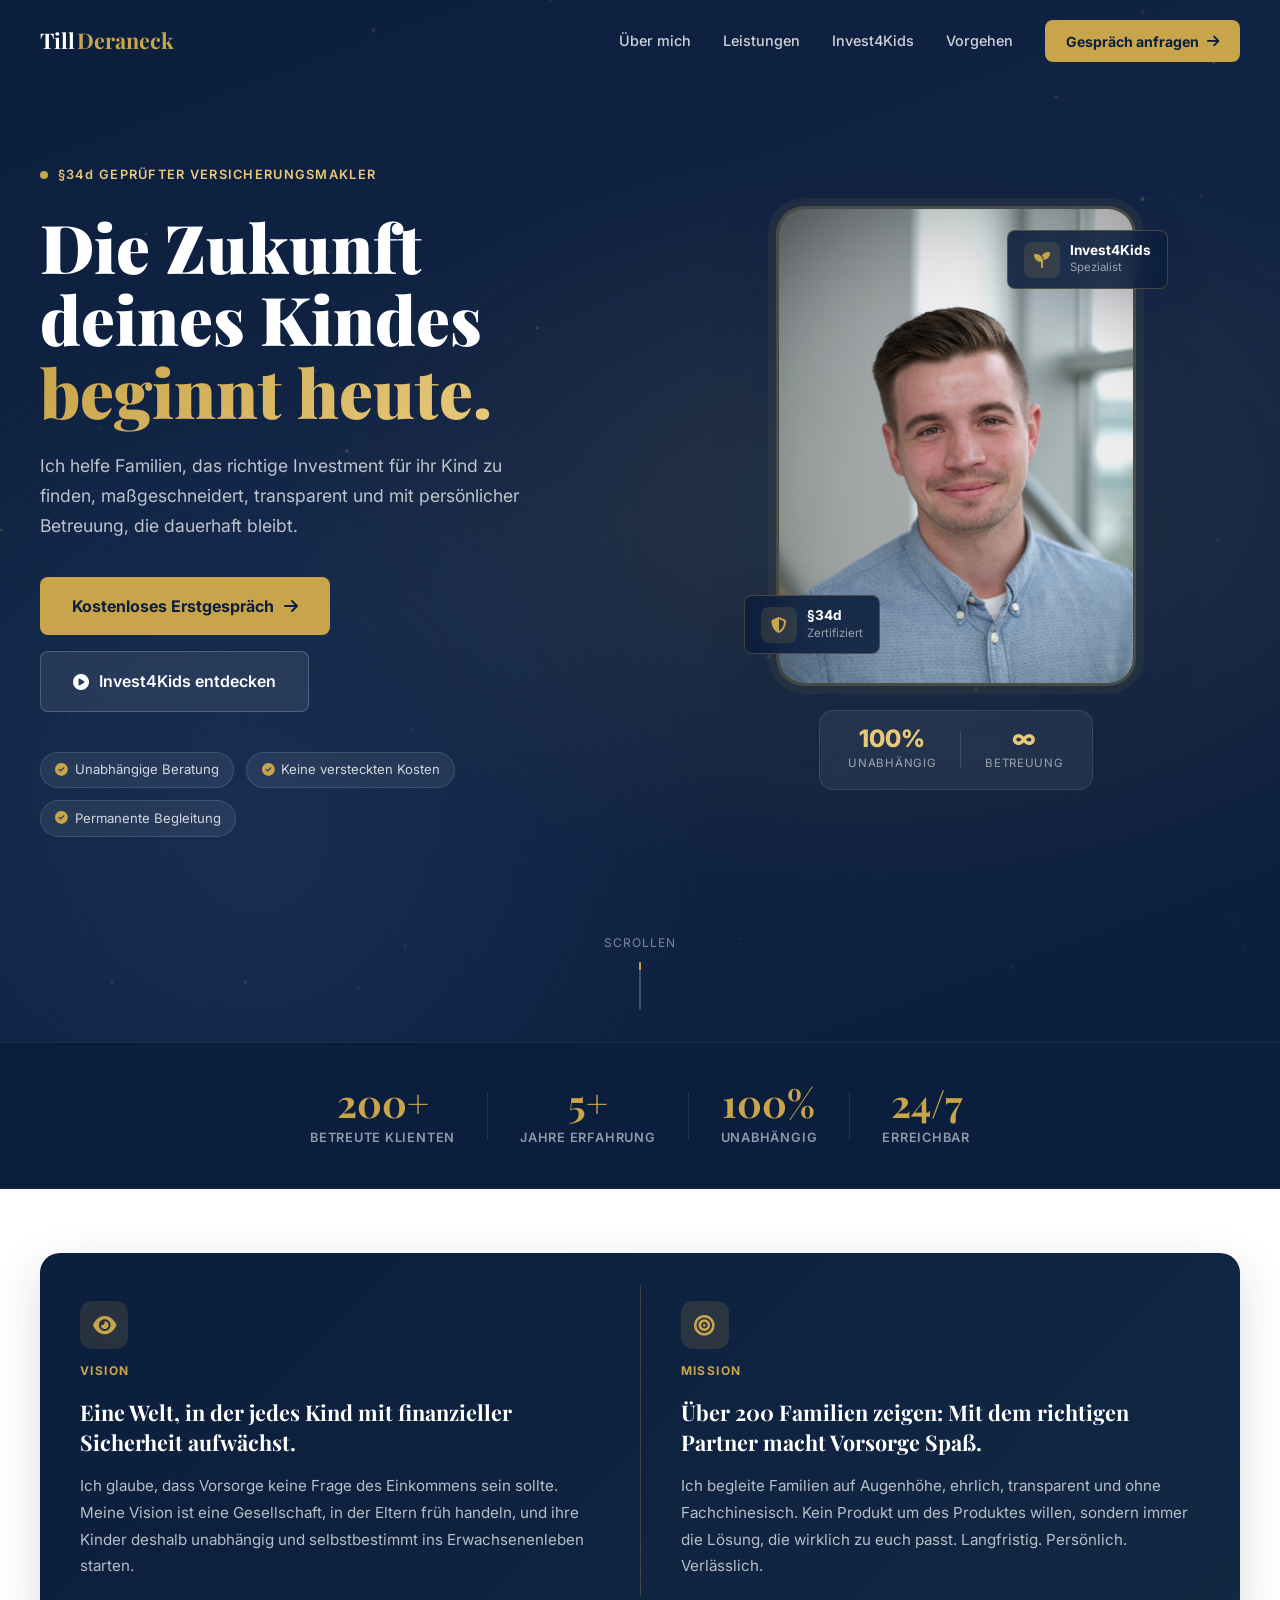
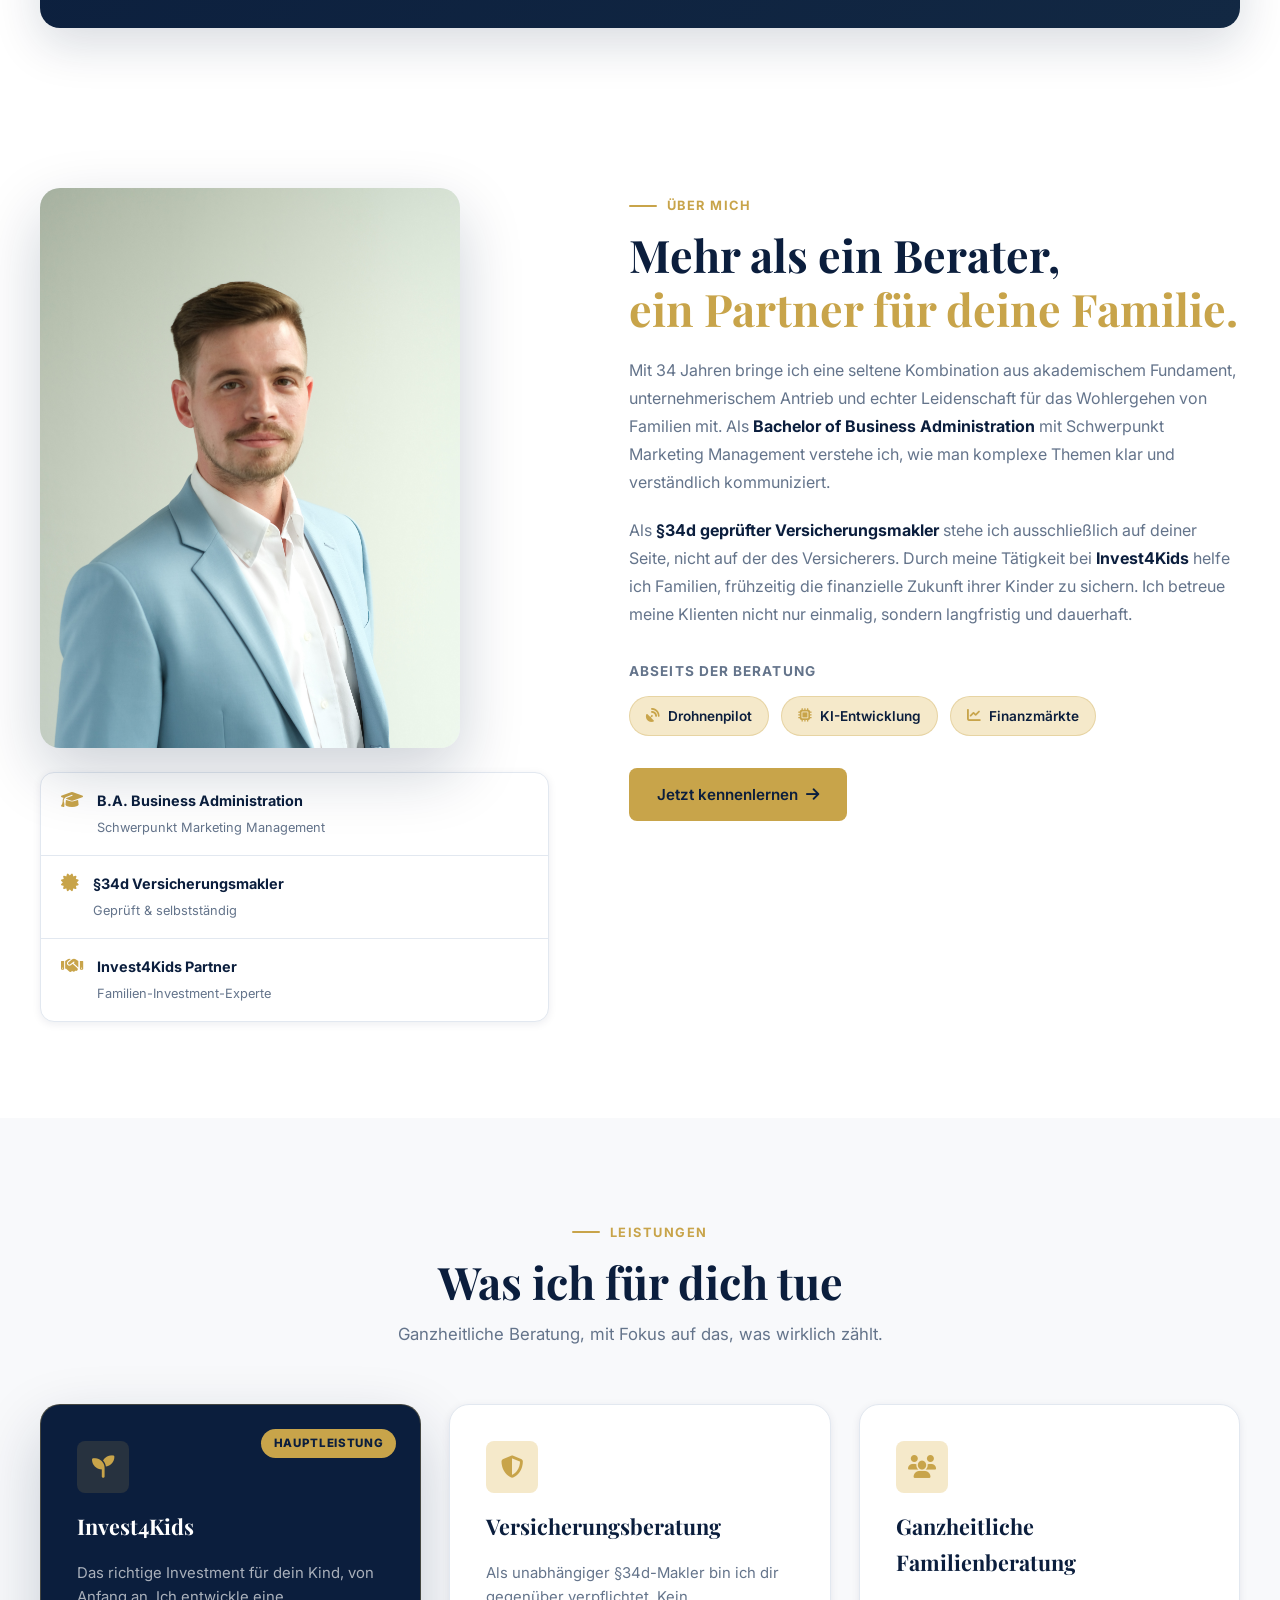
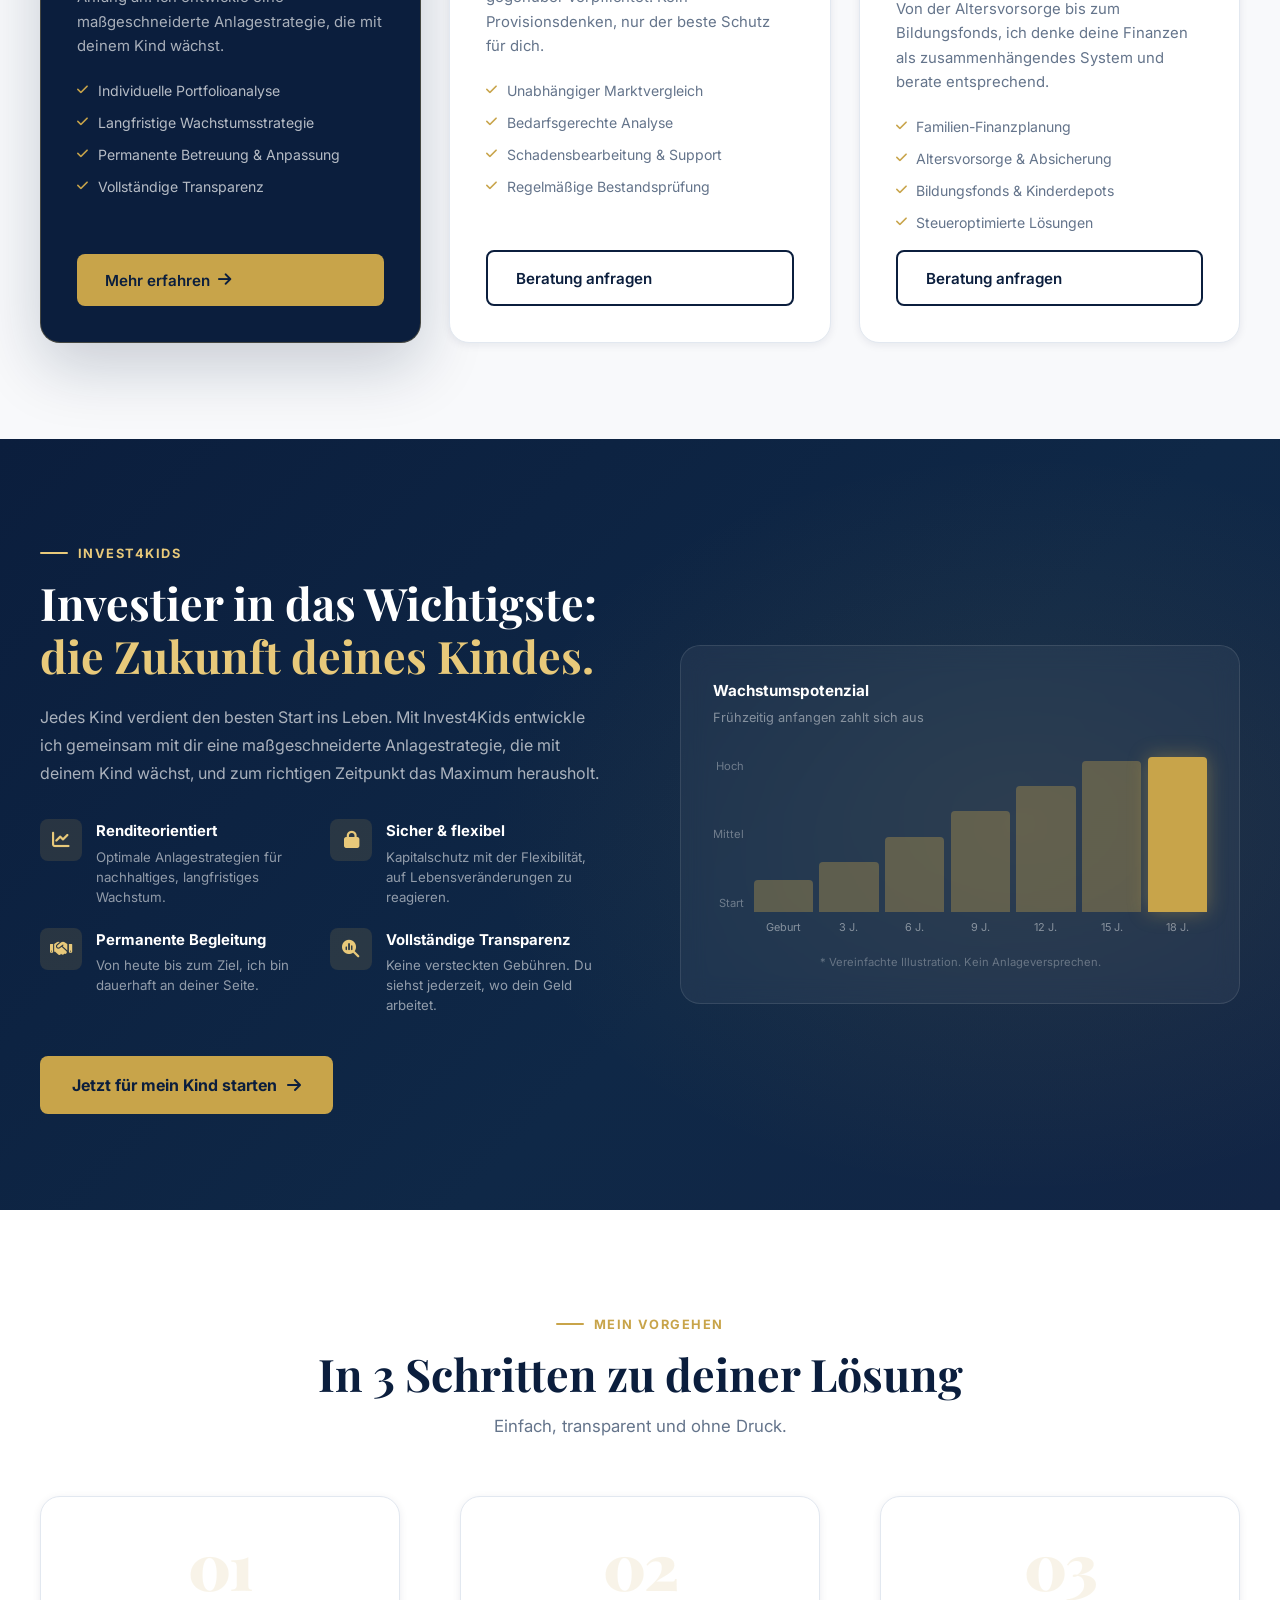
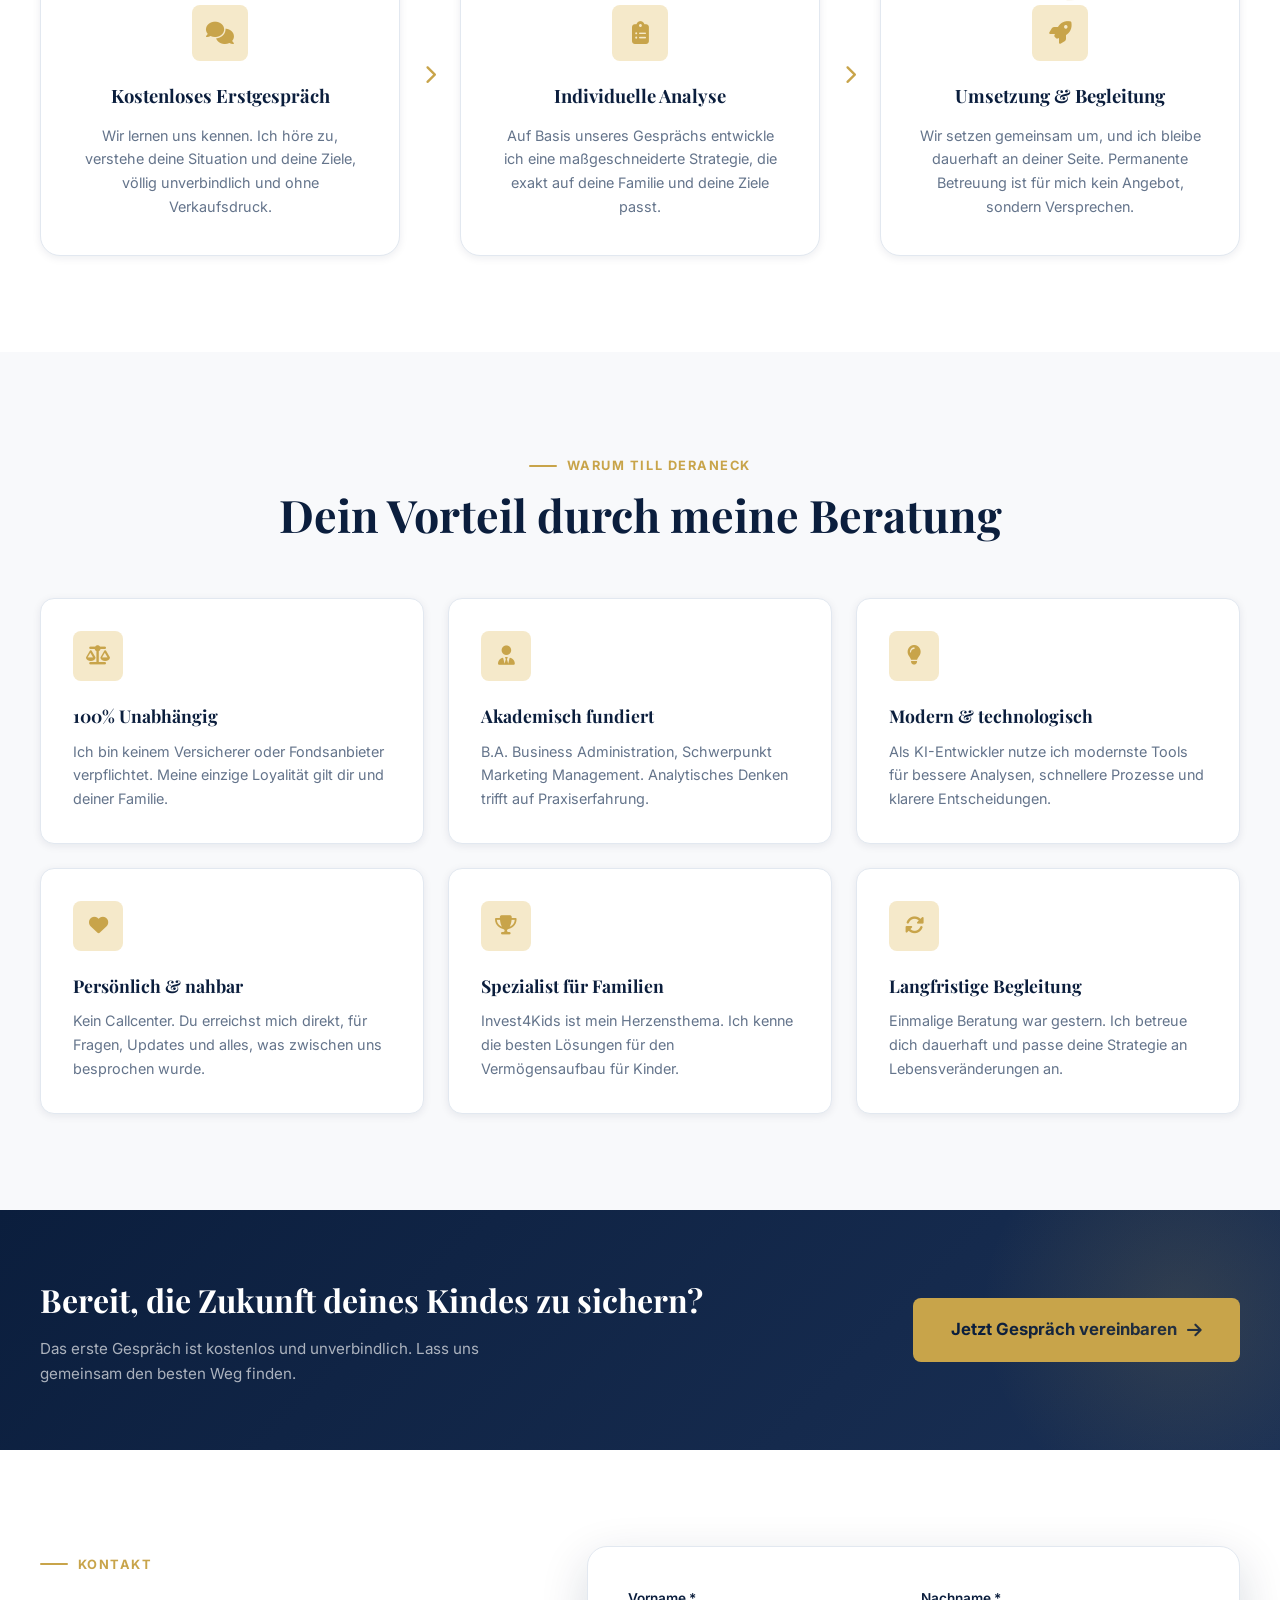
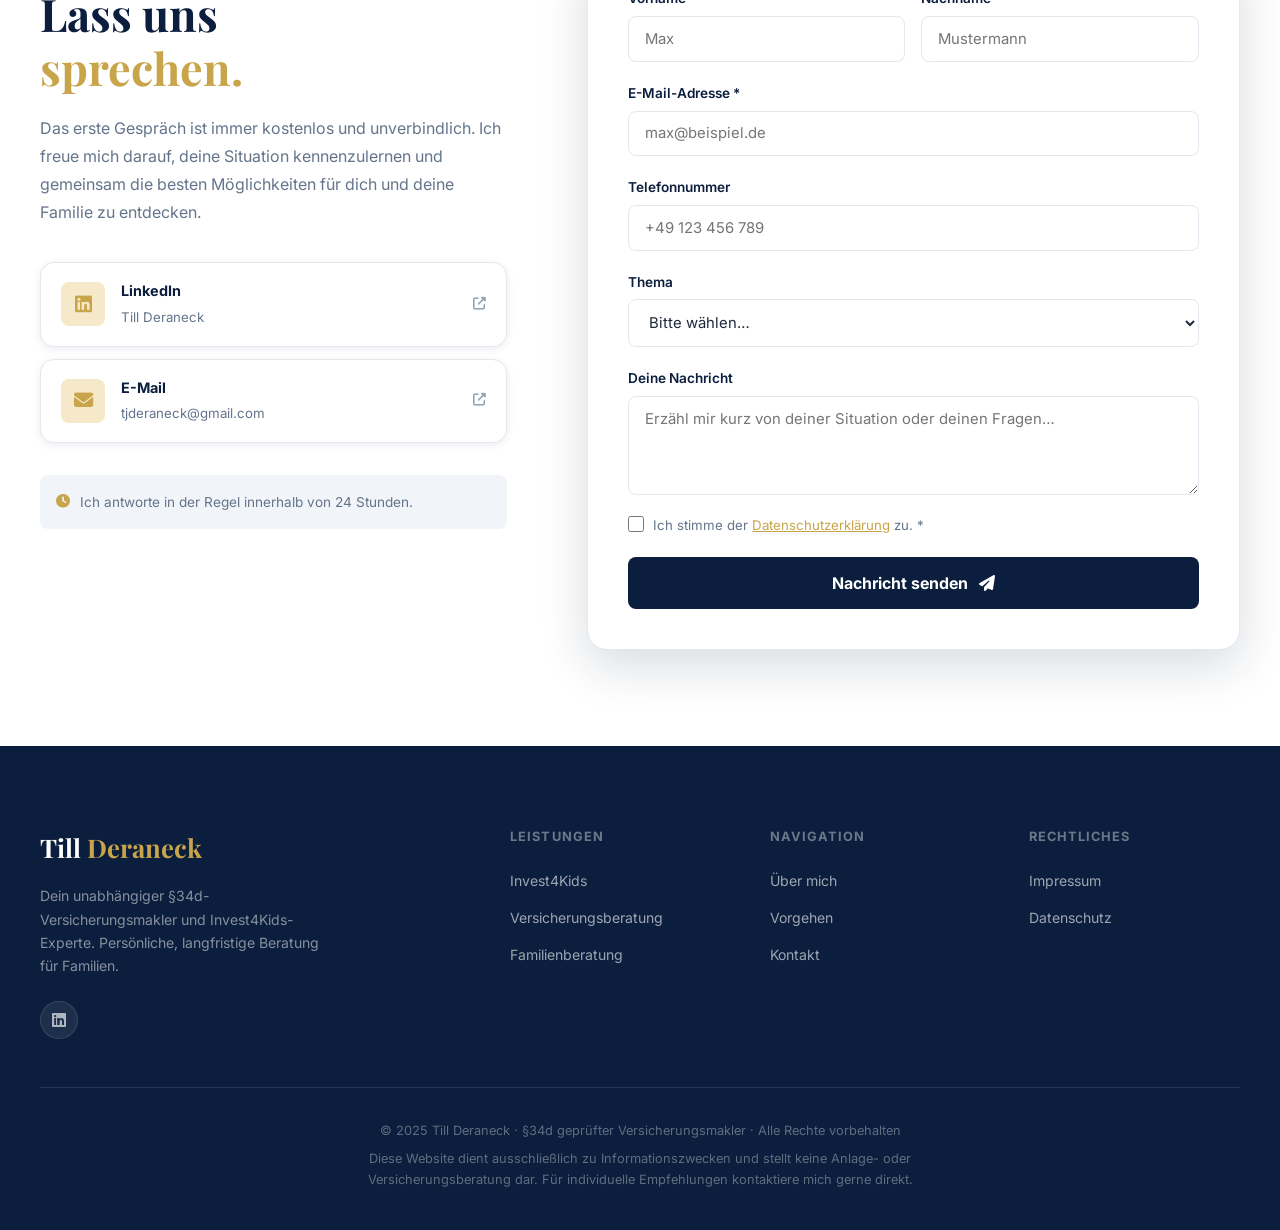
==== commit 8e2d6553: "Revert "Remove hero eyebrow badge" This reverts commit 3ec37440d2aeb78faeee0289ca83b2318a94af94." ====
--- a/index.html
+++ b/index.html
@@ -58,7 +58,10 @@
 
     <div class="hero-inner">
       <div class="hero-text">
-
+        <div class="hero-eyebrow reveal-up" style="text-transform:none">
+          <span class="eyebrow-dot"></span>
+          §34d GEPRÜFTER VERSICHERUNGSMAKLER
+        </div>
 
         <h1 class="hero-headline reveal-up delay-1">
           Die Zukunft<br />
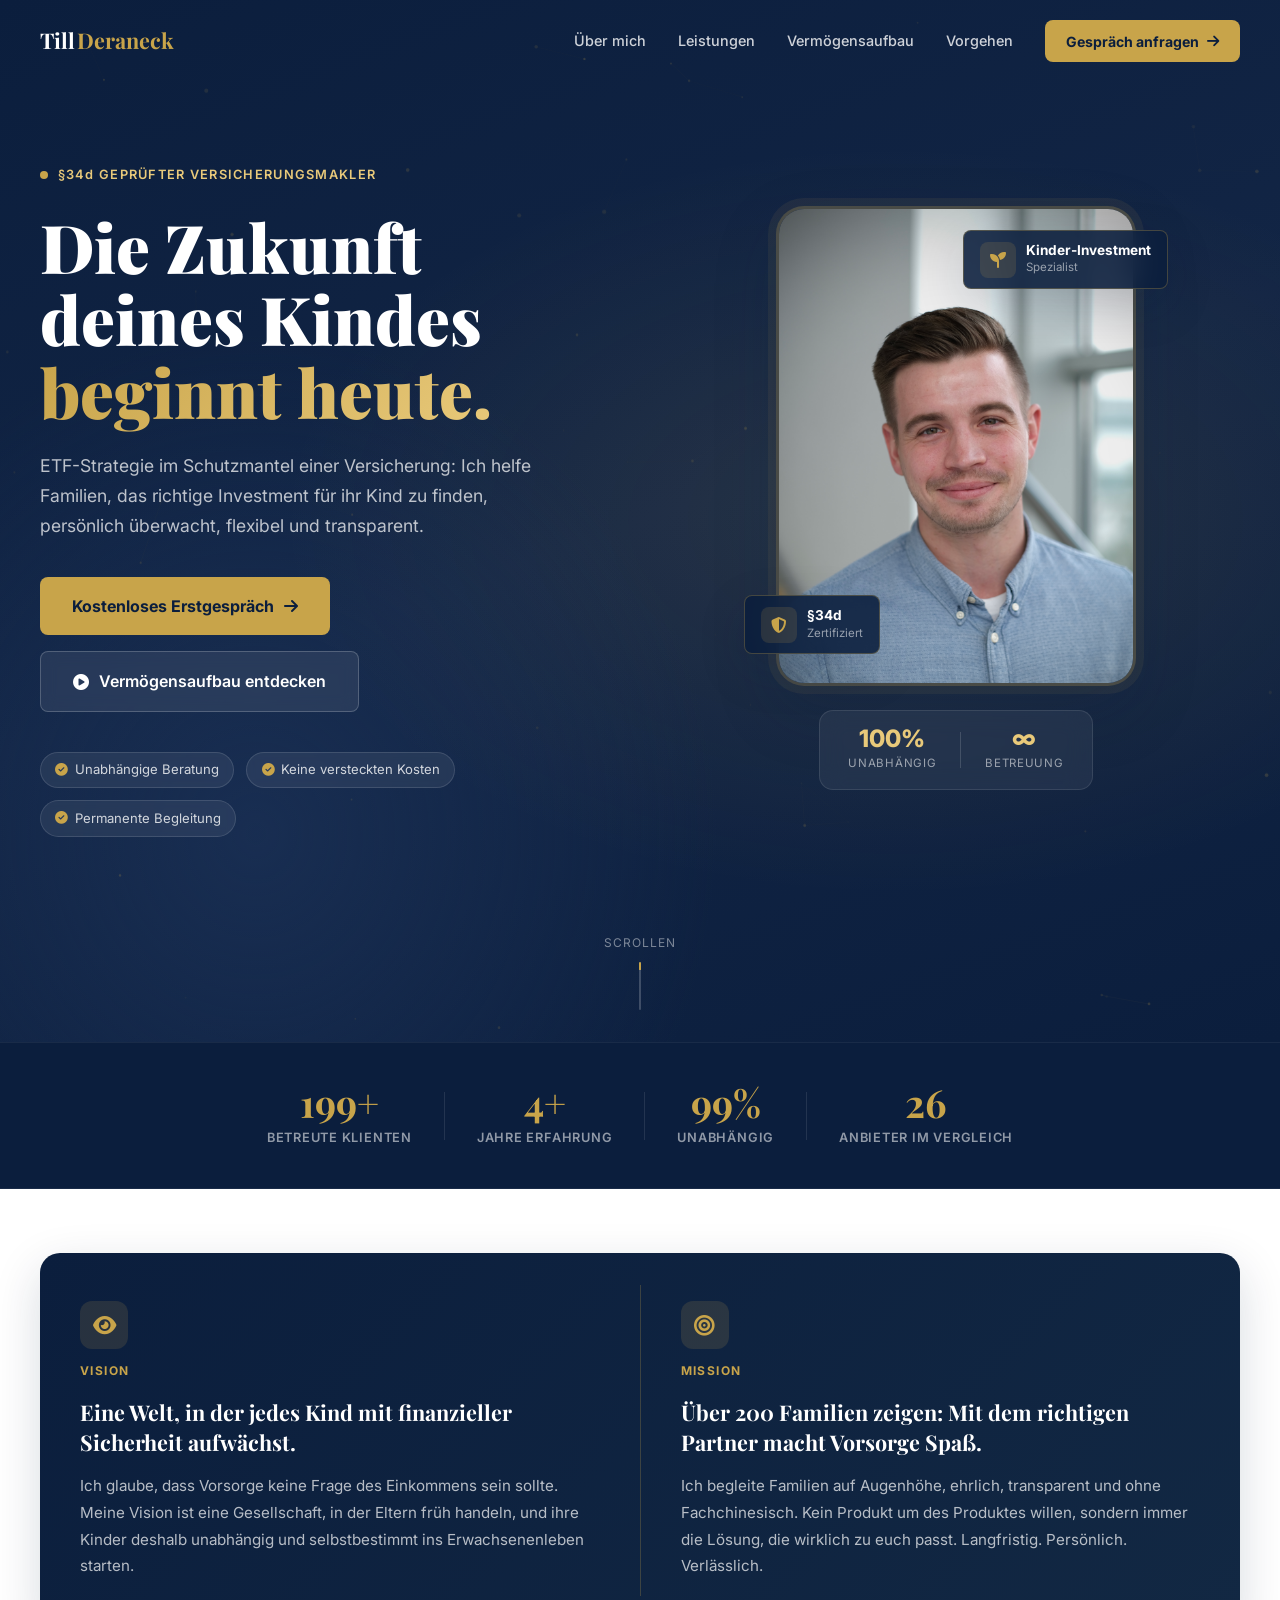
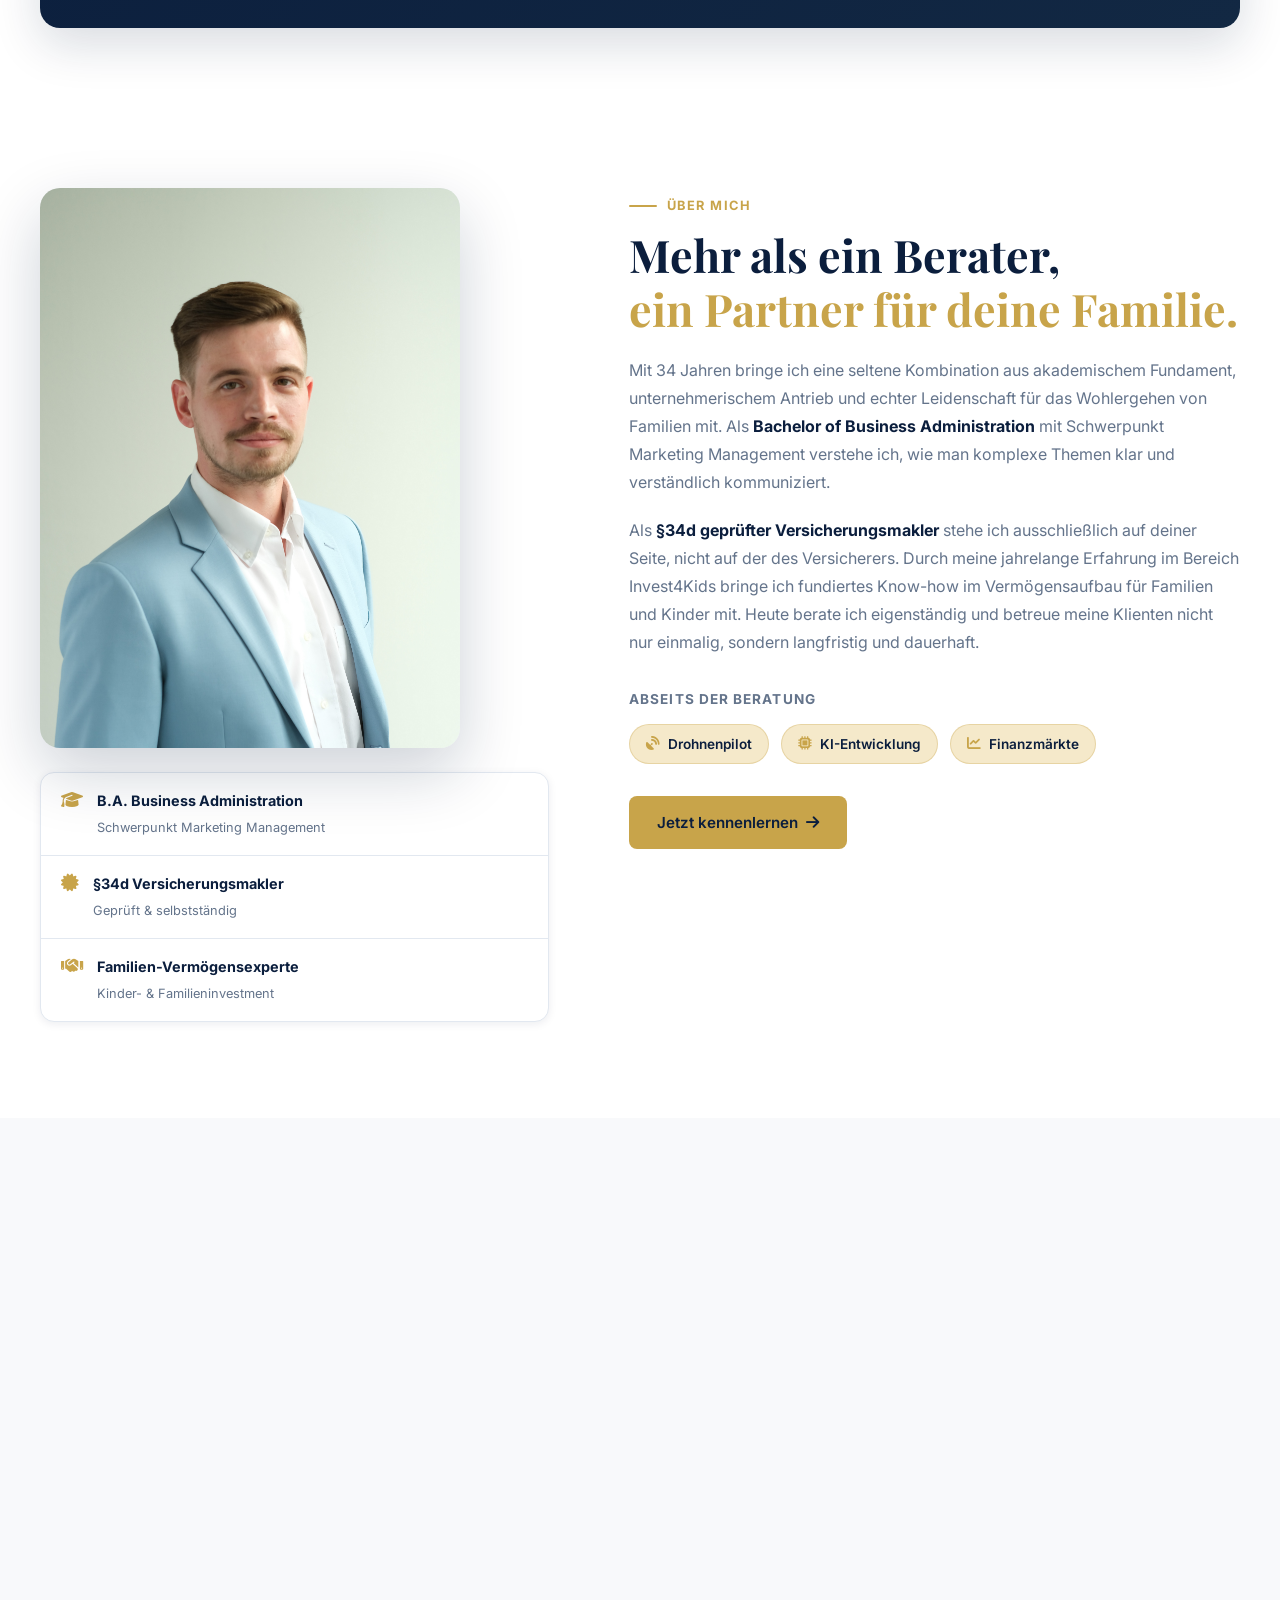
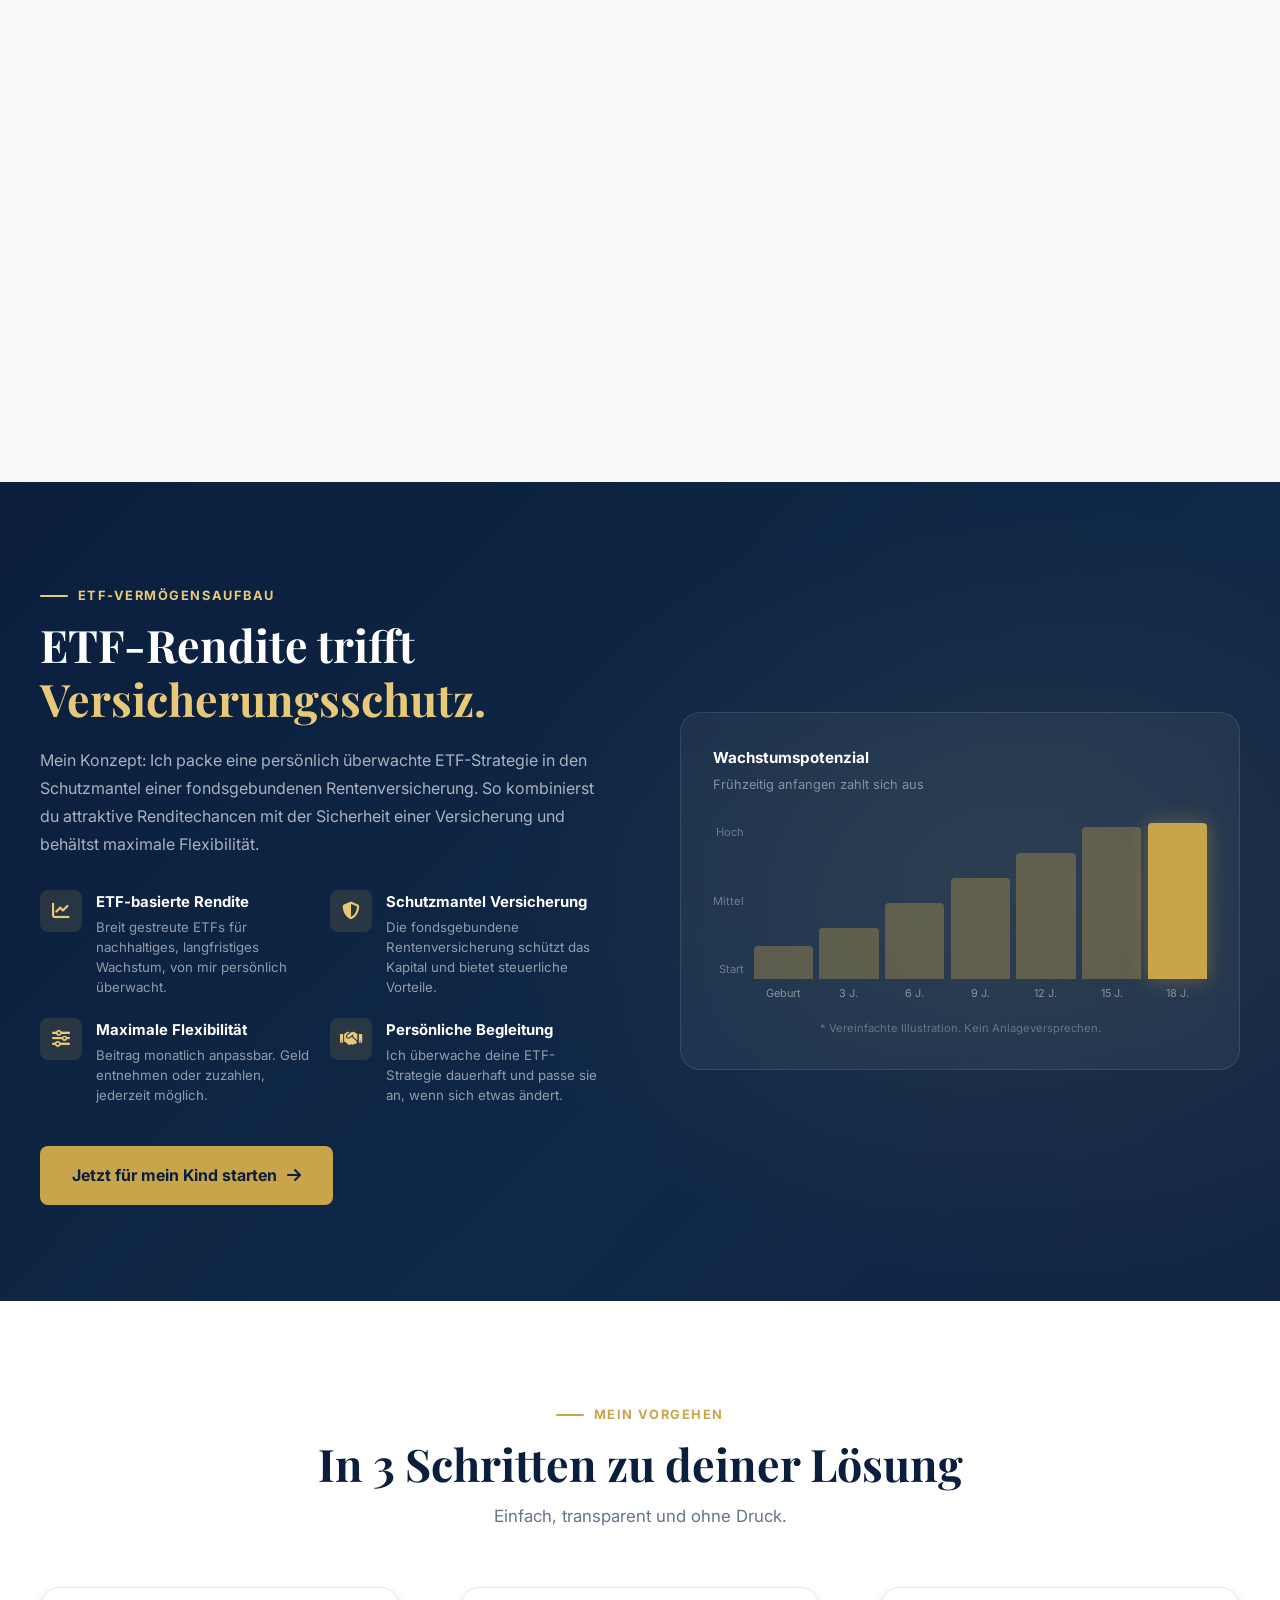
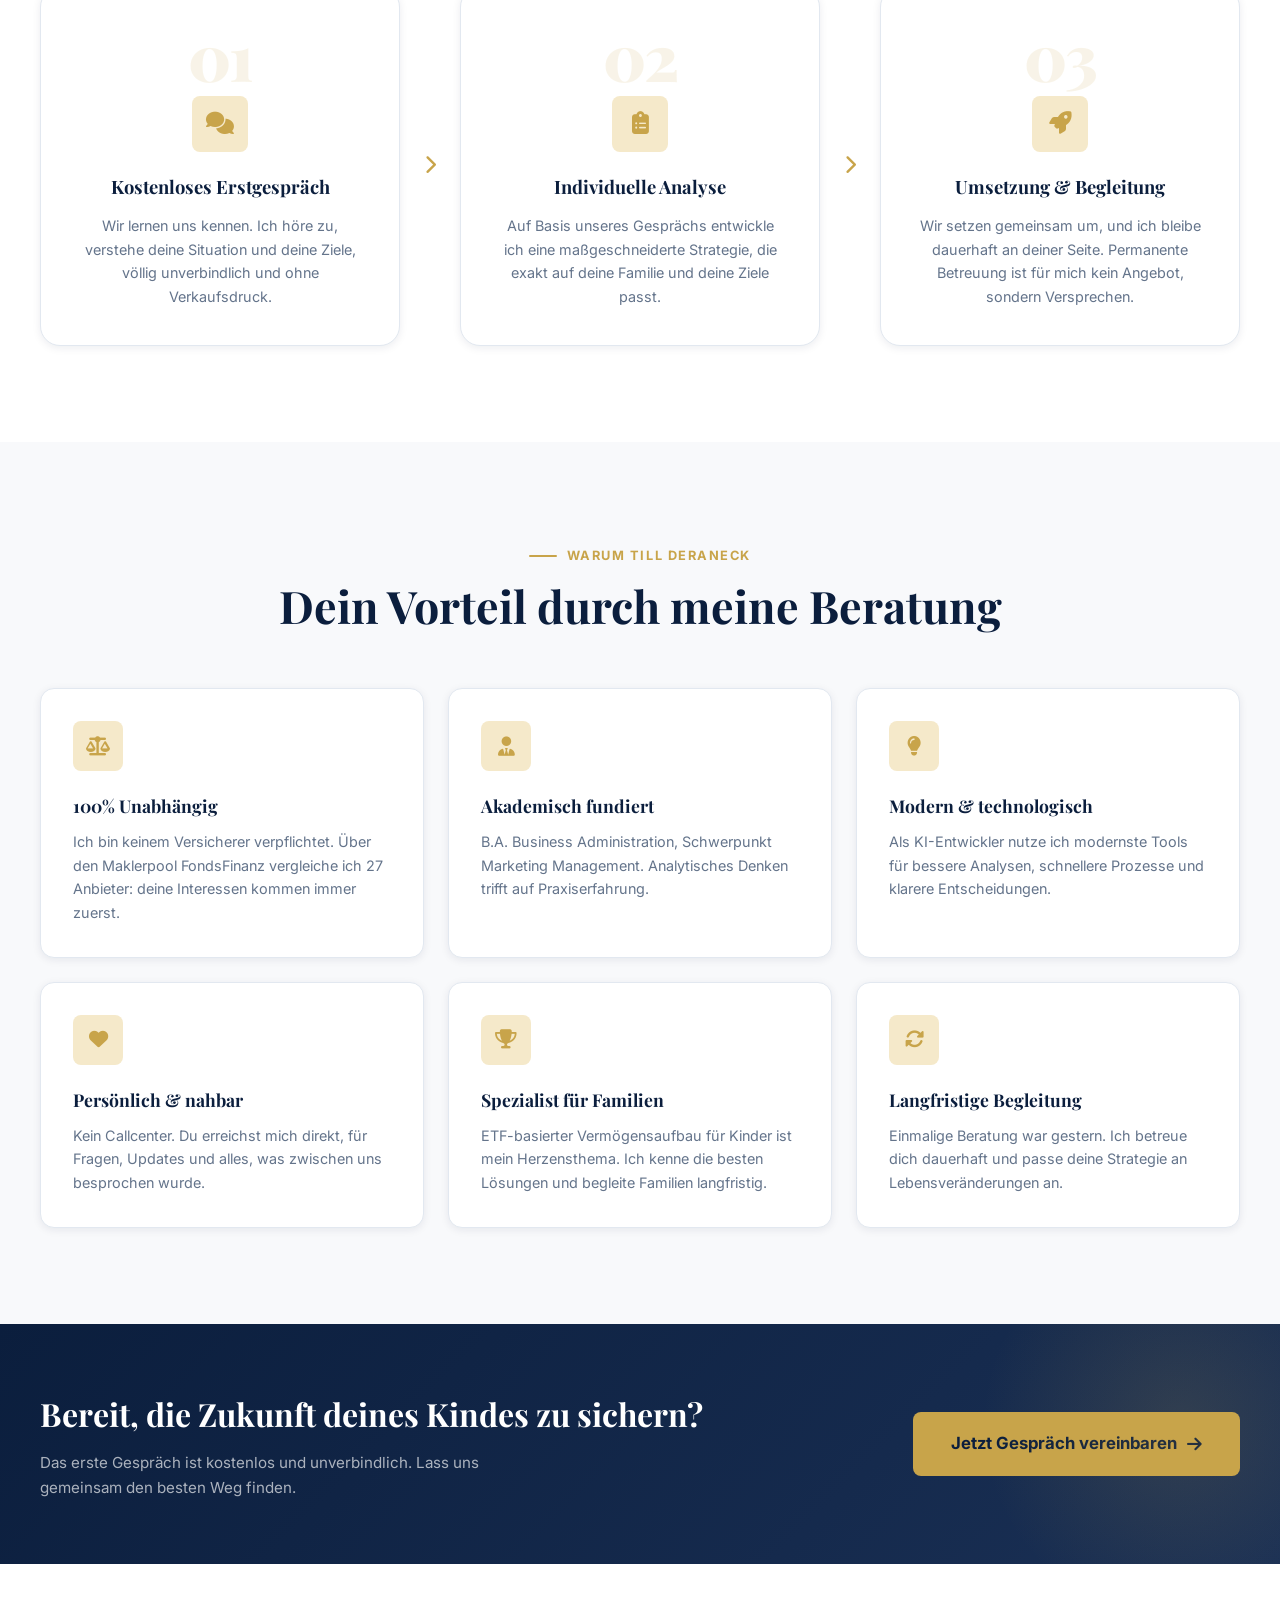
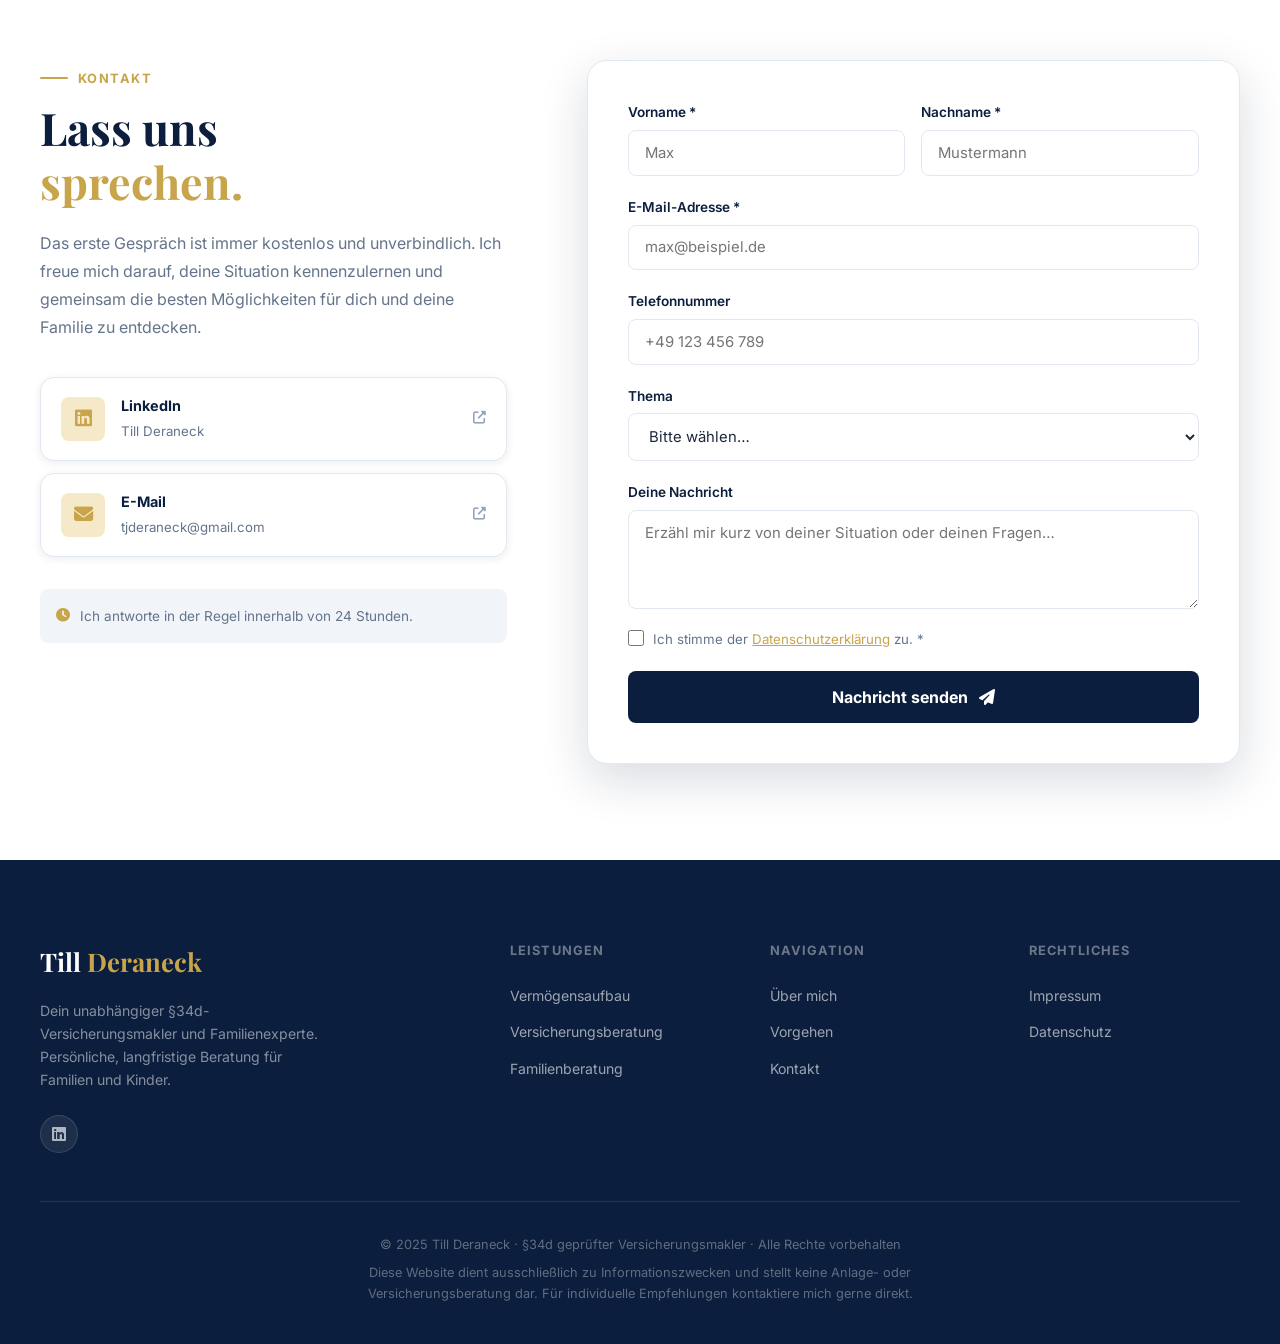
==== commit 9da7e648: "Rebrand: Invest4Kids entfernt, eigenstaendiges Till Johan Deraneck Branding - Invest4Kids nur noch 1" ====
--- a/index.html
+++ b/index.html
@@ -3,12 +3,12 @@
 <head>
   <meta charset="UTF-8" />
   <meta name="viewport" content="width=device-width, initial-scale=1.0" />
-  <title>Till Deraneck | Versicherungsmakler & Invest4Kids-Experte</title>
-  <meta name="description" content="Dein unabhängiger §34d-Versicherungsmakler Till Deraneck. Spezialisiert auf Invest4Kids: das richtige Investment für dein Kind. Persönliche, permanente Betreuung." />
-  <meta name="keywords" content="Versicherungsmakler, Invest4Kids, Kinderinvestment, Familienberatung, Till Deraneck" />
+  <title>Till Johan Deraneck | Versicherungsmakler & Familienexperte</title>
+  <meta name="description" content="Till Johan Deraneck, dein unabhängiger §34d-Versicherungsmakler. ETF-Strategie im Schutzmantel einer fondsgebundenen Rentenversicherung. Vermögensaufbau für Familien und Kinder." />
+  <meta name="keywords" content="Versicherungsmakler, ETF Kinder, Vermögensaufbau Kinder, fondsgebundene Rentenversicherung, Familienberatung, Till Johan Deraneck, Kiel" />
 
   <!-- Open Graph -->
-  <meta property="og:title" content="Till Deraneck | Invest4Kids & Versicherungsberatung" />
+  <meta property="og:title" content="Till Johan Deraneck | Vermögensaufbau & Versicherungsberatung" />
   <meta property="og:description" content="Ich helfe Familien, das richtige Investment für ihr Kind zu finden, persönlich, transparent, langfristig." />
   <meta property="og:type" content="website" />
 
@@ -35,7 +35,7 @@
       <div class="nav-menu" id="navMenu">
         <a href="#ueber-mich" class="nav-link">Über mich</a>
         <a href="#leistungen" class="nav-link">Leistungen</a>
-        <a href="#invest4kids" class="nav-link">Invest4Kids</a>
+        <a href="#vermoegensaufbau" class="nav-link">Vermögensaufbau</a>
         <a href="#prozess" class="nav-link">Vorgehen</a>
         <a href="#kontakt" class="nav-cta-btn">
           Gespräch anfragen
@@ -70,8 +70,8 @@
         </h1>
 
         <p class="hero-sub reveal-up delay-2">
-          Ich helfe Familien, das richtige Investment für ihr Kind zu finden,
-          maßgeschneidert, transparent und mit persönlicher Betreuung, die dauerhaft bleibt.
+          ETF-Strategie im Schutzmantel einer Versicherung: Ich helfe Familien,
+          das richtige Investment für ihr Kind zu finden, persönlich überwacht, flexibel und transparent.
         </p>
 
         <div class="hero-actions reveal-up delay-3">
@@ -79,9 +79,9 @@
             Kostenloses Erstgespräch
             <i class="fas fa-arrow-right"></i>
           </a>
-          <a href="#invest4kids" class="btn-hero-ghost">
+          <a href="#vermoegensaufbau" class="btn-hero-ghost">
             <i class="fas fa-play-circle"></i>
-            Invest4Kids entdecken
+            Vermögensaufbau entdecken
           </a>
         </div>
 
@@ -97,7 +97,7 @@
           <div class="profile-img-wrapper">
             <img
               src="images/hero.jpg"
-              alt="Till Deraneck, Versicherungsmakler &amp; Invest4Kids-Experte"
+              alt="Till Johan Deraneck, Versicherungsmakler &amp; Familienexperte"
               class="profile-img"
               id="heroImg"
               onerror="document.getElementById('heroImg').style.display='none'; document.getElementById('heroPh').style.display='flex';"
@@ -112,7 +112,7 @@
           <div class="profile-badge badge-top">
             <div class="badge-icon"><i class="fas fa-seedling"></i></div>
             <div class="badge-text">
-              <strong>Invest4Kids</strong>
+              <strong>Kinder-Investment</strong>
               <span>Spezialist</span>
             </div>
           </div>
@@ -168,8 +168,8 @@
         </div>
         <div class="trust-bar-divider"></div>
         <div class="trust-bar-item">
-          <div class="counter" data-target="24" data-suffix="/7">0</div>
-          <div class="counter-label">Erreichbar</div>
+          <div class="counter" data-target="27" data-suffix="">0</div>
+          <div class="counter-label">Anbieter im Vergleich</div>
         </div>
       </div>
     </div>
@@ -240,8 +240,8 @@
             <div class="cred-item">
               <i class="fas fa-handshake"></i>
               <div>
-                <strong>Invest4Kids Partner</strong>
-                <span>Familien-Investment-Experte</span>
+                <strong>Familien-Vermögensexperte</strong>
+                <span>Kinder- & Familieninvestment</span>
               </div>
             </div>
           </div>
@@ -263,10 +263,10 @@
 
           <p class="about-p">
             Als <strong>§34d geprüfter Versicherungsmakler</strong> stehe ich ausschließlich auf
-            deiner Seite, nicht auf der des Versicherers. Durch meine Tätigkeit bei
-            <strong>Invest4Kids</strong> helfe ich Familien, frühzeitig die finanzielle Zukunft
-            ihrer Kinder zu sichern. Ich betreue meine Klienten nicht nur einmalig, sondern
-            langfristig und dauerhaft.
+            deiner Seite, nicht auf der des Versicherers. Durch meine jahrelange Erfahrung
+            im Bereich Invest4Kids bringe ich fundiertes Know-how im Vermögensaufbau
+            für Familien und Kinder mit. Heute berate ich eigenständig und betreue meine
+            Klienten nicht nur einmalig, sondern langfristig und dauerhaft.
           </p>
 
           <div class="about-passions">
@@ -308,24 +308,24 @@
 
       <div class="services-grid">
 
-        <!-- Invest4Kids – featured -->
+        <!-- Kinder-Vermögensaufbau – featured -->
         <div class="service-card service-featured fade-in">
           <div class="service-badge-label">Hauptleistung</div>
           <div class="service-icon-wrap featured-icon">
             <i class="fas fa-seedling"></i>
           </div>
-          <h3 class="service-title">Invest4Kids</h3>
+          <h3 class="service-title">Kinder-Vermögensaufbau mit ETFs</h3>
           <p class="service-desc">
-            Das richtige Investment für dein Kind, von Anfang an. Ich entwickle eine
-            maßgeschneiderte Anlagestrategie, die mit deinem Kind wächst.
+            Persönlich überwachte ETF-Strategie im Schutzmantel einer fondsgebundenen
+            Rentenversicherung. Attraktive Renditechancen, volle Flexibilität.
           </p>
           <ul class="service-list">
-            <li><i class="fas fa-check"></i> Individuelle Portfolioanalyse</li>
-            <li><i class="fas fa-check"></i> Langfristige Wachstumsstrategie</li>
-            <li><i class="fas fa-check"></i> Permanente Betreuung & Anpassung</li>
-            <li><i class="fas fa-check"></i> Vollständige Transparenz</li>
+            <li><i class="fas fa-check"></i> Persönlich überwachte ETF-Auswahl</li>
+            <li><i class="fas fa-check"></i> Schutzmantel einer fondsgebundenen Versicherung</li>
+            <li><i class="fas fa-check"></i> Beitrag monatlich anpassbar, Zu- & Entnahmen möglich</li>
+            <li><i class="fas fa-check"></i> Permanente Betreuung & Transparenz</li>
           </ul>
-          <a href="#invest4kids" class="btn-primary">
+          <a href="#vermoegensaufbau" class="btn-primary">
             Mehr erfahren <i class="fas fa-arrow-right"></i>
           </a>
         </div>
@@ -338,10 +338,11 @@
           <h3 class="service-title">Versicherungsberatung</h3>
           <p class="service-desc">
             Als unabhängiger §34d-Makler bin ich dir gegenüber verpflichtet.
-            Kein Provisionsdenken, nur der beste Schutz für dich.
+            Über den Maklerpool FondsFinanz vergleiche ich für dich 27 Anbieter:
+            kein Provisionsdenken, nur der beste Schutz für dich.
           </p>
           <ul class="service-list">
-            <li><i class="fas fa-check"></i> Unabhängiger Marktvergleich</li>
+            <li><i class="fas fa-check"></i> 27 Anbieter im Vergleich via FondsFinanz</li>
             <li><i class="fas fa-check"></i> Bedarfsgerechte Analyse</li>
             <li><i class="fas fa-check"></i> Schadensbearbeitung & Support</li>
             <li><i class="fas fa-check"></i> Regelmäßige Bestandsprüfung</li>
@@ -372,51 +373,52 @@
     </div>
   </section>
 
-  <!-- ===== INVEST4KIDS DEEP DIVE ===== -->
-  <section class="invest4kids-section" id="invest4kids">
+  <!-- ===== VERMÖGENSAUFBAU DEEP DIVE ===== -->
+  <section class="invest4kids-section" id="vermoegensaufbau">
     <div class="i4k-bg"></div>
     <div class="container">
       <div class="i4k-grid">
 
         <div class="i4k-text fade-in">
-          <div class="section-eyebrow light">Invest4Kids</div>
+          <div class="section-eyebrow light">ETF-Vermögensaufbau</div>
           <h2 class="section-heading light">
-            Investier in das Wichtigste:
-            <span class="heading-accent-light">die Zukunft deines Kindes.</span>
+            ETF-Rendite trifft
+            <span class="heading-accent-light">Versicherungsschutz.</span>
           </h2>
           <p class="i4k-desc">
-            Jedes Kind verdient den besten Start ins Leben. Mit Invest4Kids entwickle ich
-            gemeinsam mit dir eine maßgeschneiderte Anlagestrategie, die mit deinem Kind
-            wächst, und zum richtigen Zeitpunkt das Maximum herausholt.
+            Mein Konzept: Ich packe eine persönlich überwachte ETF-Strategie in den
+            Schutzmantel einer fondsgebundenen Rentenversicherung. So kombinierst du
+            attraktive Renditechancen mit der Sicherheit einer Versicherung und
+            behältst maximale Flexibilität.
           </p>
 
           <div class="i4k-features">
             <div class="i4k-feature">
               <div class="i4k-feature-icon"><i class="fas fa-chart-line"></i></div>
               <div class="i4k-feature-text">
-                <h4>Renditeorientiert</h4>
-                <p>Optimale Anlagestrategien für nachhaltiges, langfristiges Wachstum.</p>
+                <h4>ETF-basierte Rendite</h4>
+                <p>Breit gestreute ETFs für nachhaltiges, langfristiges Wachstum, von mir persönlich überwacht.</p>
               </div>
             </div>
             <div class="i4k-feature">
-              <div class="i4k-feature-icon"><i class="fas fa-lock"></i></div>
+              <div class="i4k-feature-icon"><i class="fas fa-shield-halved"></i></div>
               <div class="i4k-feature-text">
-                <h4>Sicher & flexibel</h4>
-                <p>Kapitalschutz mit der Flexibilität, auf Lebensveränderungen zu reagieren.</p>
+                <h4>Schutzmantel Versicherung</h4>
+                <p>Die fondsgebundene Rentenversicherung schützt das Kapital und bietet steuerliche Vorteile.</p>
+              </div>
+            </div>
+            <div class="i4k-feature">
+              <div class="i4k-feature-icon"><i class="fas fa-sliders"></i></div>
+              <div class="i4k-feature-text">
+                <h4>Maximale Flexibilität</h4>
+                <p>Beitrag monatlich anpassbar. Geld entnehmen oder zuzahlen, jederzeit möglich.</p>
               </div>
             </div>
             <div class="i4k-feature">
               <div class="i4k-feature-icon"><i class="fas fa-handshake"></i></div>
               <div class="i4k-feature-text">
-                <h4>Permanente Begleitung</h4>
-                <p>Von heute bis zum Ziel, ich bin dauerhaft an deiner Seite.</p>
-              </div>
-            </div>
-            <div class="i4k-feature">
-              <div class="i4k-feature-icon"><i class="fas fa-magnifying-glass-chart"></i></div>
-              <div class="i4k-feature-text">
-                <h4>Vollständige Transparenz</h4>
-                <p>Keine versteckten Gebühren. Du siehst jederzeit, wo dein Geld arbeitet.</p>
+                <h4>Persönliche Begleitung</h4>
+                <p>Ich überwache deine ETF-Strategie dauerhaft und passe sie an, wenn sich etwas ändert.</p>
               </div>
             </div>
           </div>
@@ -541,7 +543,7 @@
         <div class="why-card fade-in">
           <div class="why-icon"><i class="fas fa-scale-balanced"></i></div>
           <h3>100% Unabhängig</h3>
-          <p>Ich bin keinem Versicherer oder Fondsanbieter verpflichtet. Meine einzige Loyalität gilt dir und deiner Familie.</p>
+          <p>Ich bin keinem Versicherer verpflichtet. Über den Maklerpool FondsFinanz vergleiche ich 27 Anbieter: deine Interessen kommen immer zuerst.</p>
         </div>
         <div class="why-card fade-in">
           <div class="why-icon"><i class="fas fa-user-tie"></i></div>
@@ -561,7 +563,7 @@
         <div class="why-card fade-in">
           <div class="why-icon"><i class="fas fa-trophy"></i></div>
           <h3>Spezialist für Familien</h3>
-          <p>Invest4Kids ist mein Herzensthema. Ich kenne die besten Lösungen für den Vermögensaufbau für Kinder.</p>
+          <p>ETF-basierter Vermögensaufbau für Kinder ist mein Herzensthema. Ich kenne die besten Lösungen und begleite Familien langfristig.</p>
         </div>
         <div class="why-card fade-in">
           <div class="why-icon"><i class="fas fa-rotate"></i></div>
@@ -654,7 +656,7 @@
               <label for="topic">Thema</label>
               <select id="topic" name="topic">
                 <option value="">Bitte wählen…</option>
-                <option value="invest4kids">Invest4Kids: Investment für mein Kind</option>
+                <option value="kinder-investment">Vermögensaufbau für mein Kind</option>
                 <option value="versicherung">Versicherungsberatung</option>
                 <option value="familienberatung">Ganzheitliche Familienberatung</option>
                 <option value="sonstiges">Sonstiges</option>
@@ -695,8 +697,8 @@
             <span class="brand-last">Deraneck</span>
           </div>
           <p class="footer-tagline">
-            Dein unabhängiger §34d-Versicherungsmakler und Invest4Kids-Experte.
-            Persönliche, langfristige Beratung für Familien.
+            Dein unabhängiger §34d-Versicherungsmakler und Familienexperte.
+            Persönliche, langfristige Beratung für Familien und Kinder.
           </p>
           <div class="footer-social">
             <a href="https://www.linkedin.com/in/till-deraneck/" target="_blank" rel="noopener" aria-label="LinkedIn" class="social-icon">
@@ -708,7 +710,7 @@
         <div class="footer-links-col">
           <h4>Leistungen</h4>
           <ul>
-            <li><a href="#invest4kids">Invest4Kids</a></li>
+            <li><a href="#vermoegensaufbau">Vermögensaufbau</a></li>
             <li><a href="#leistungen">Versicherungsberatung</a></li>
             <li><a href="#leistungen">Familienberatung</a></li>
           </ul>
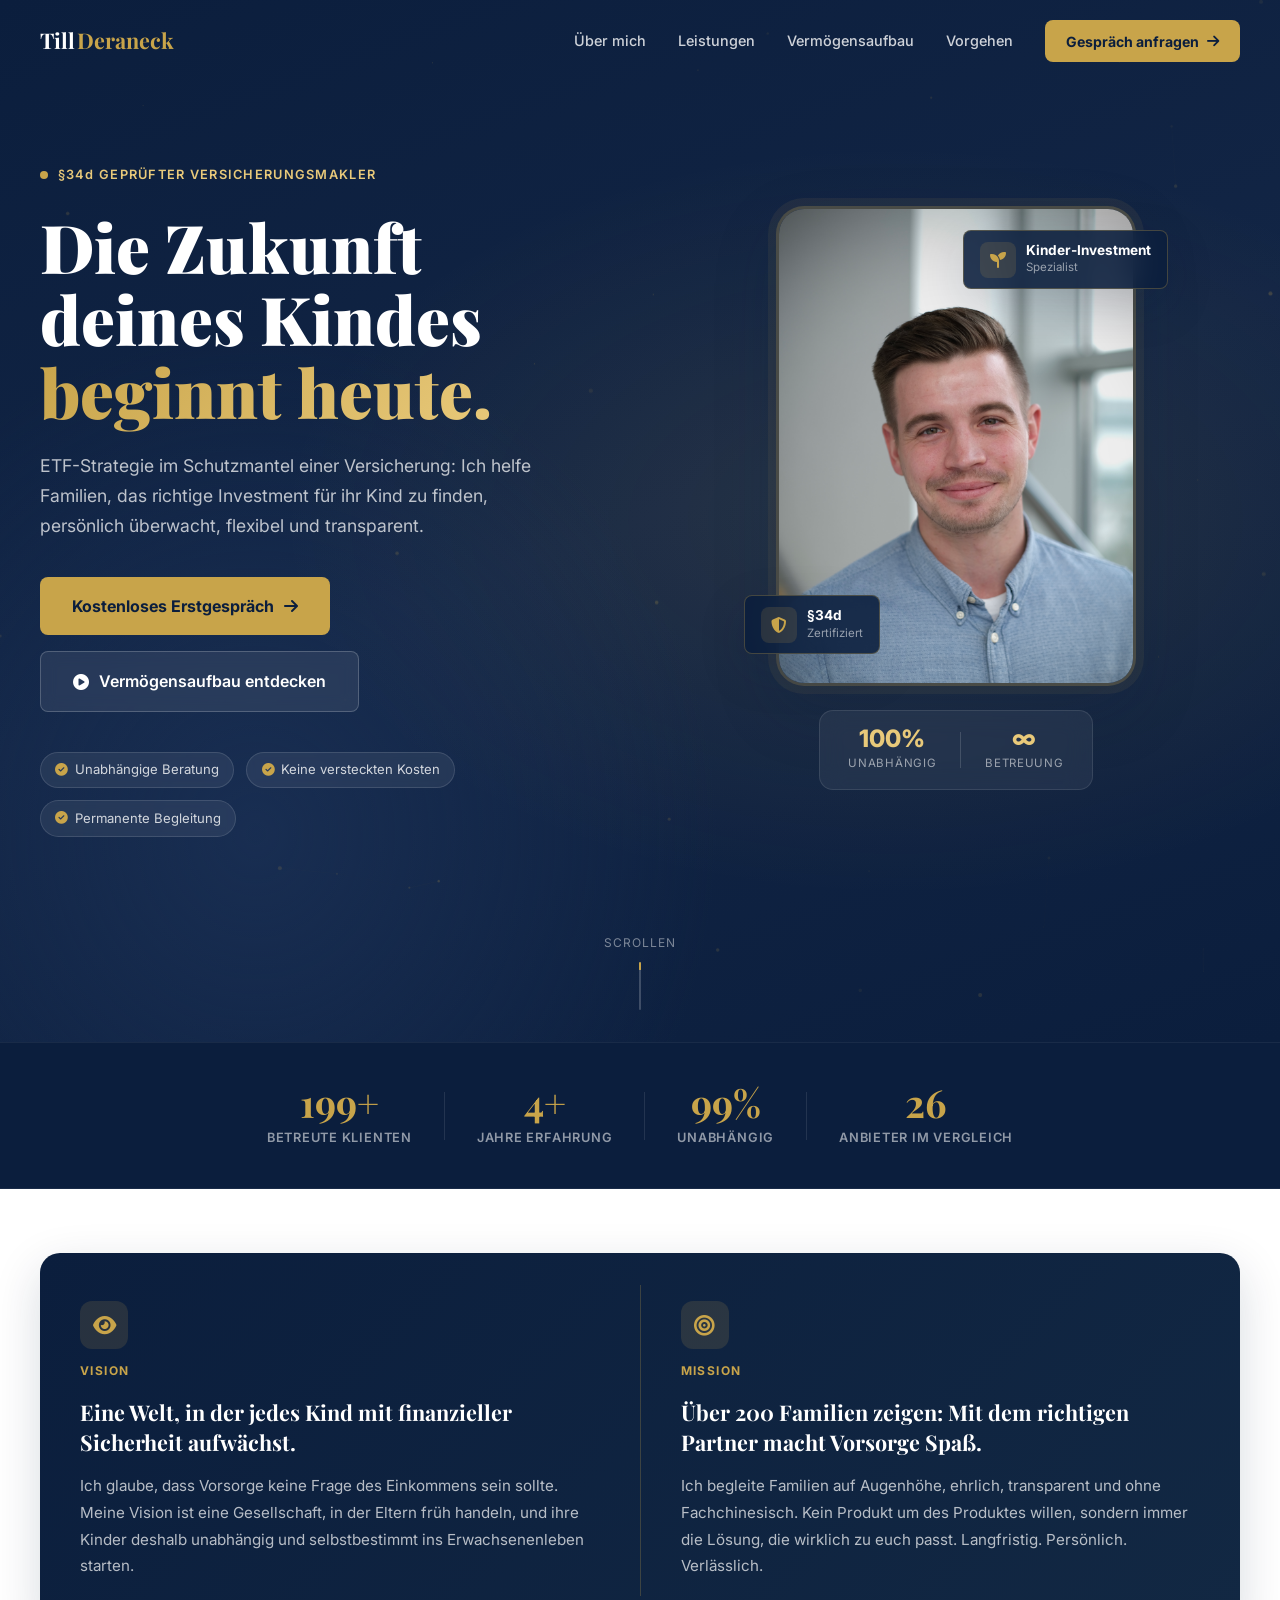
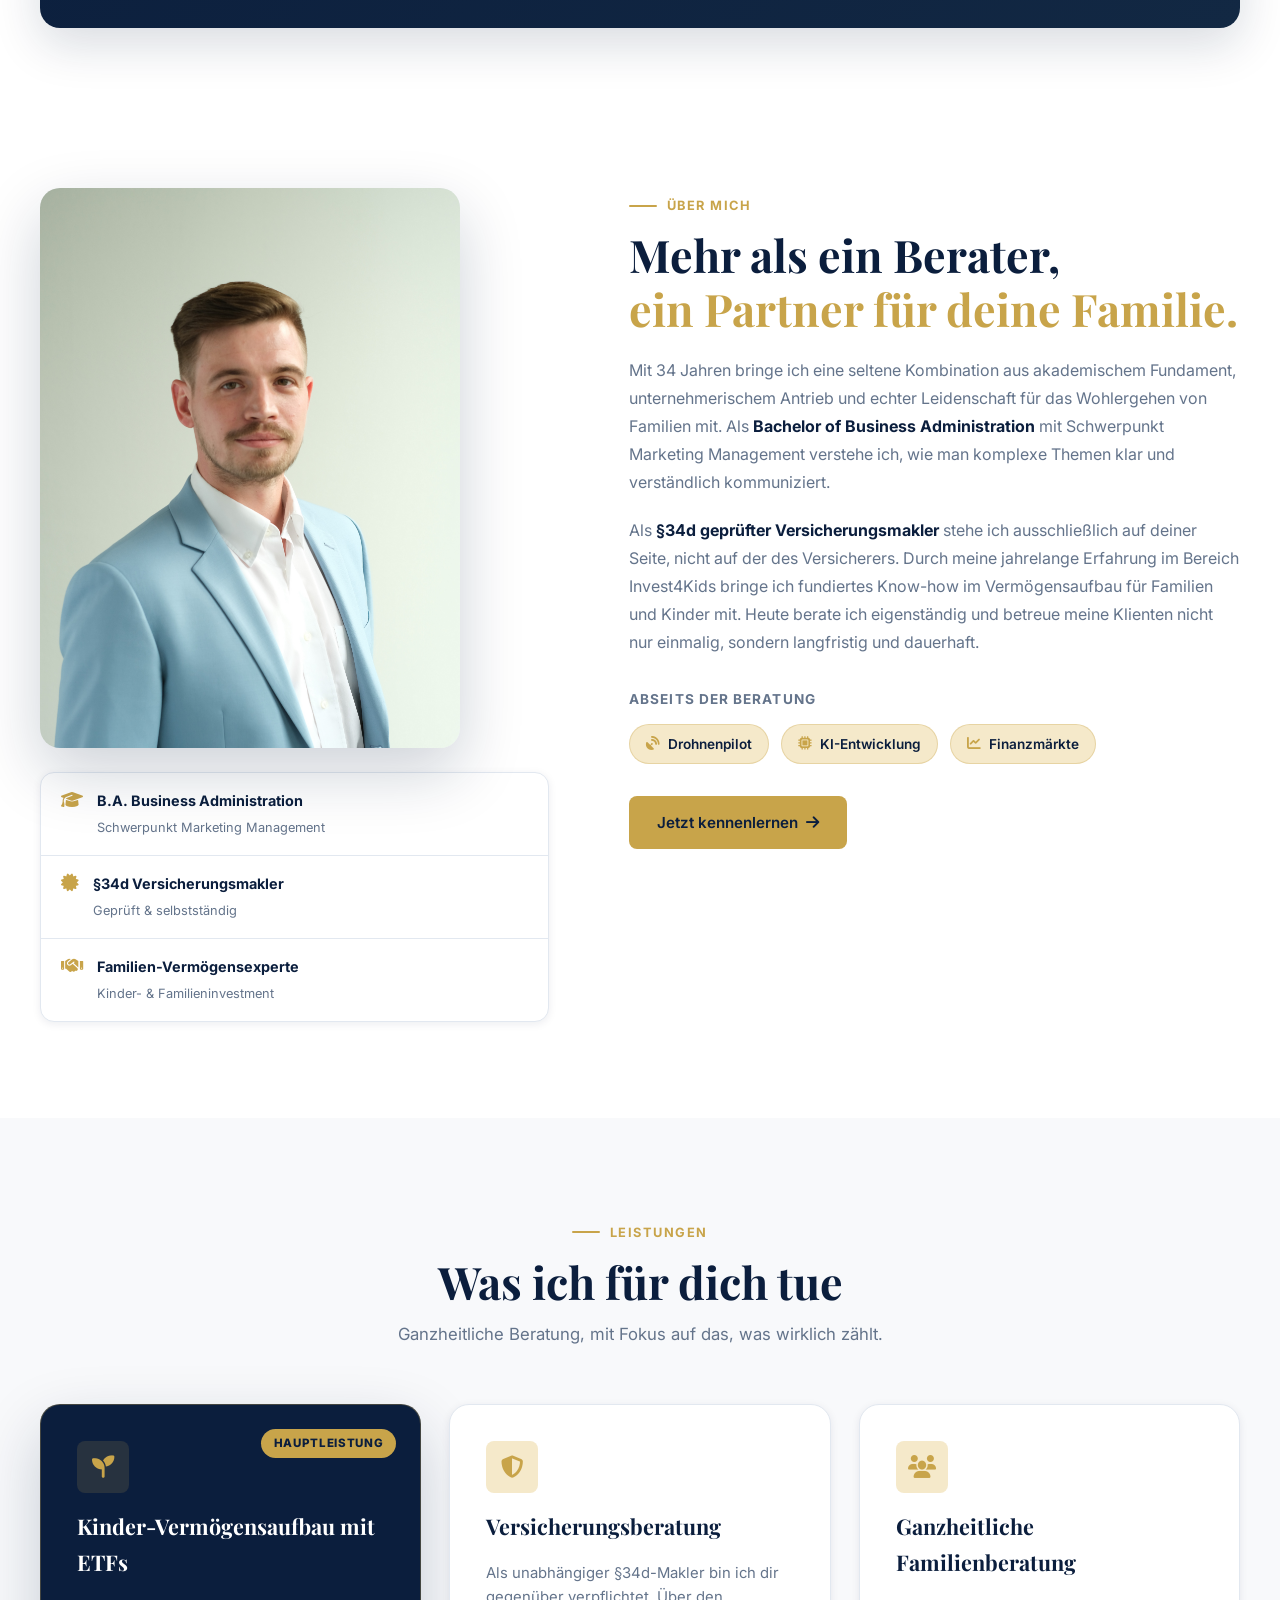
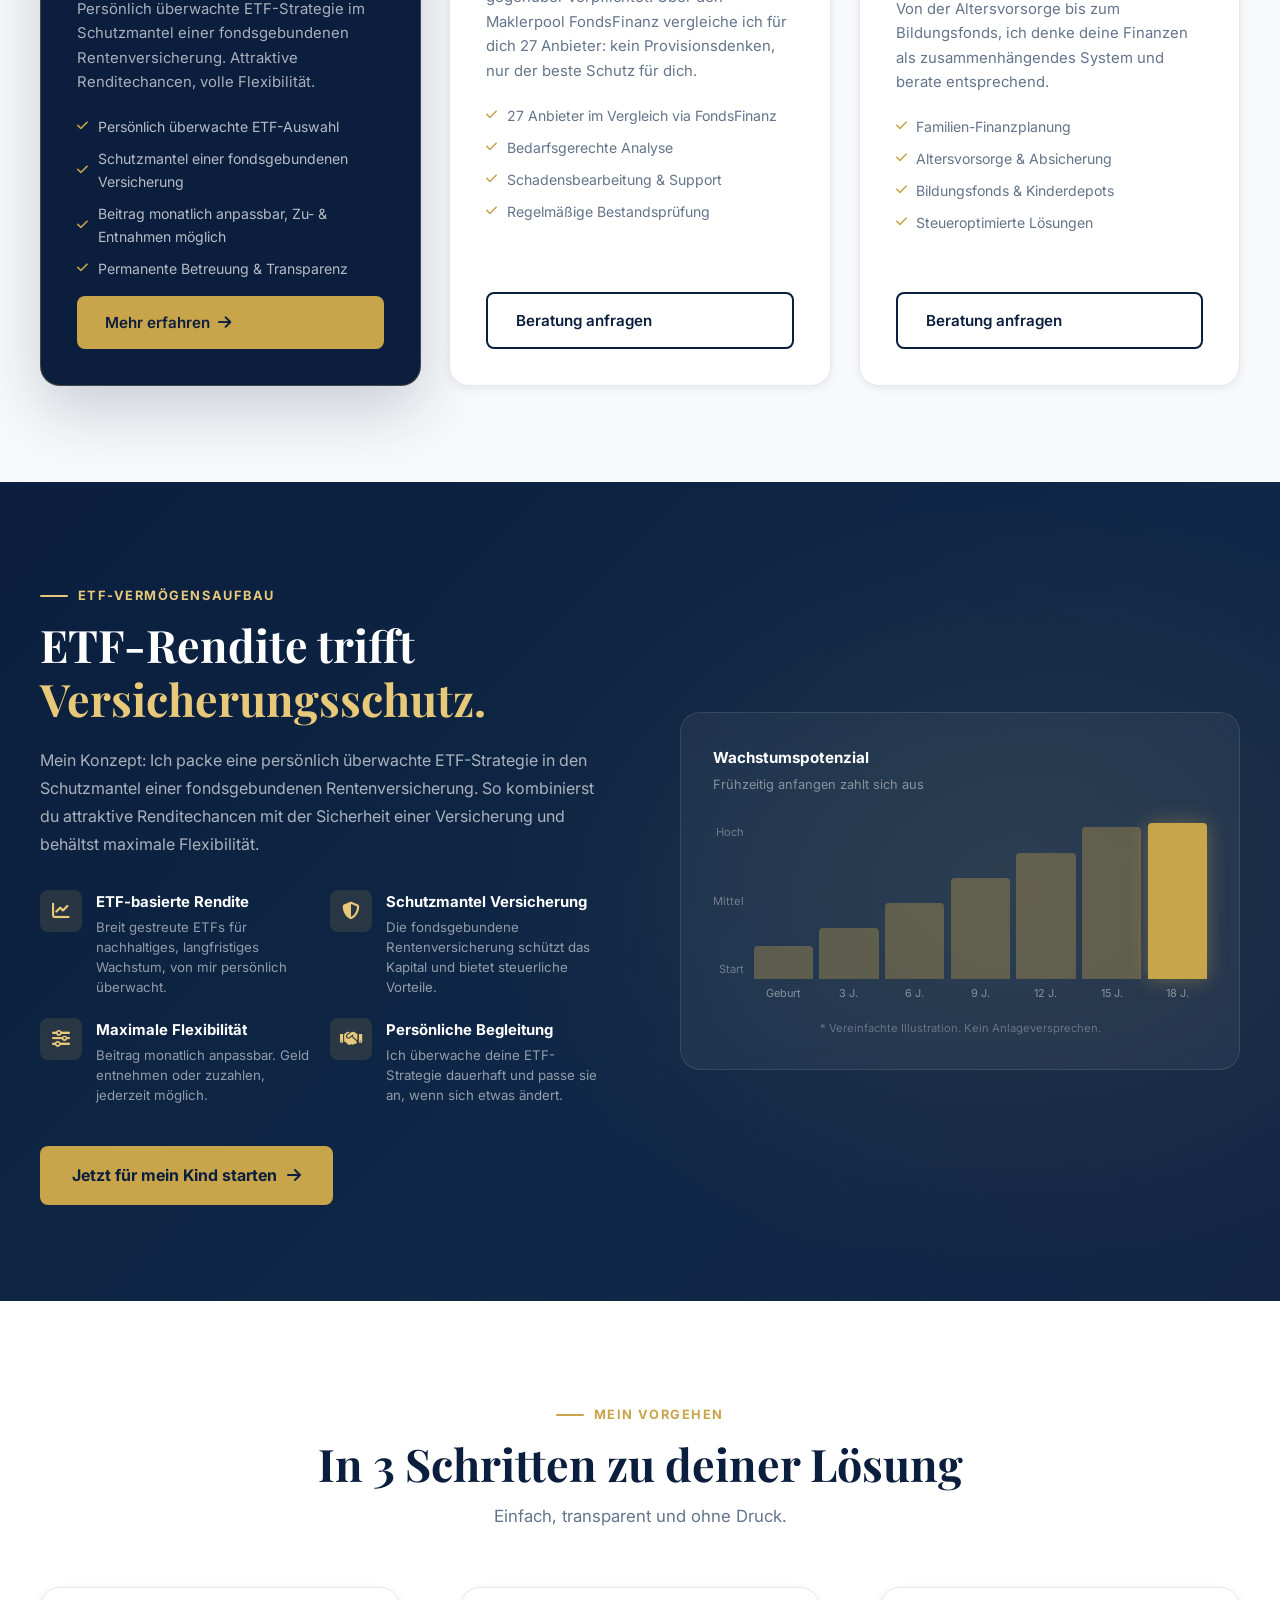
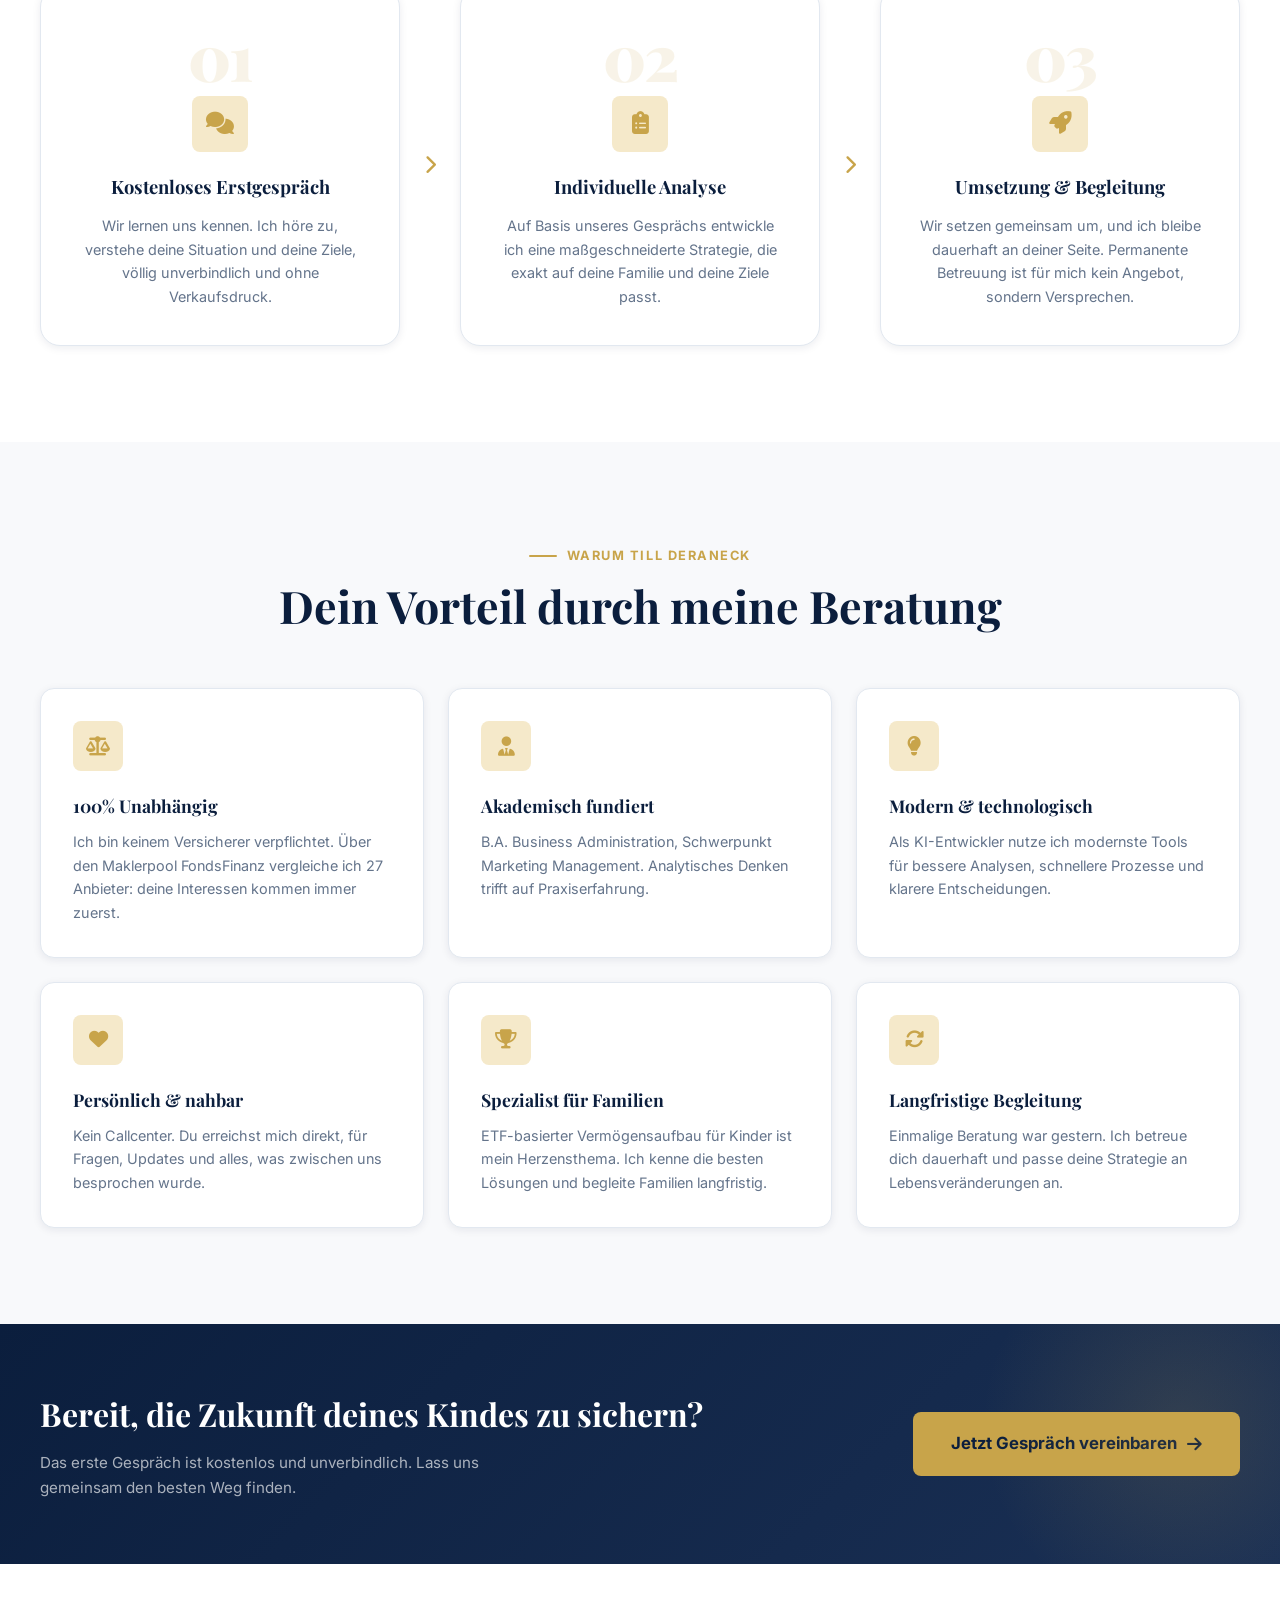
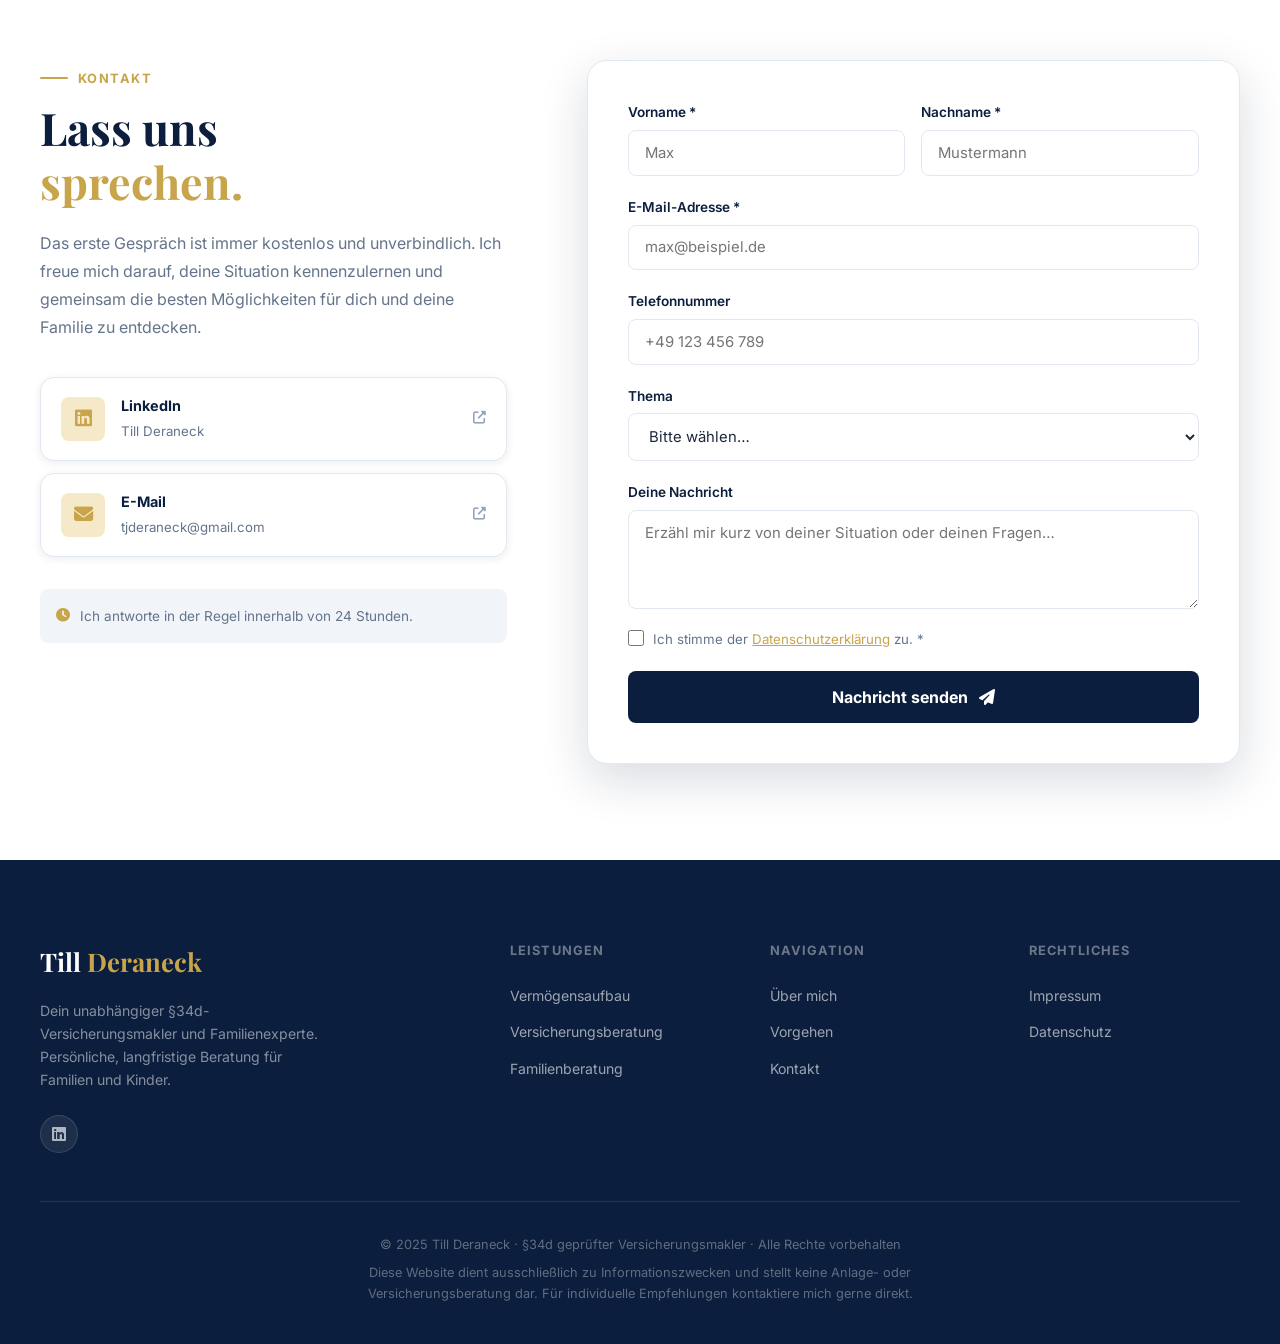
==== commit 2e31cd4d: "fix: Vermittlerregister-Nummer D-41JM-5YBH0-62 im Impressum ergaenzt Co-Authored-By: Claude Opus 4.6" ====
--- a/index.html
+++ b/index.html
@@ -783,7 +783,7 @@
         <h3>Registereintrag</h3>
         <p>
           Vermittlerregister der DIHK Deutsche Industrie- und Handelskammer<br />
-          Registernummer: <strong>[Deine DIHK-Registernummer eintragen]</strong><br />
+          Registernummer: <strong>D-41JM-5YBH0-62</strong><br />
           Einsehbar unter: <a href="https://www.vermittlerregister.info" target="_blank" rel="noopener">www.vermittlerregister.info</a>
         </p>
       </div>
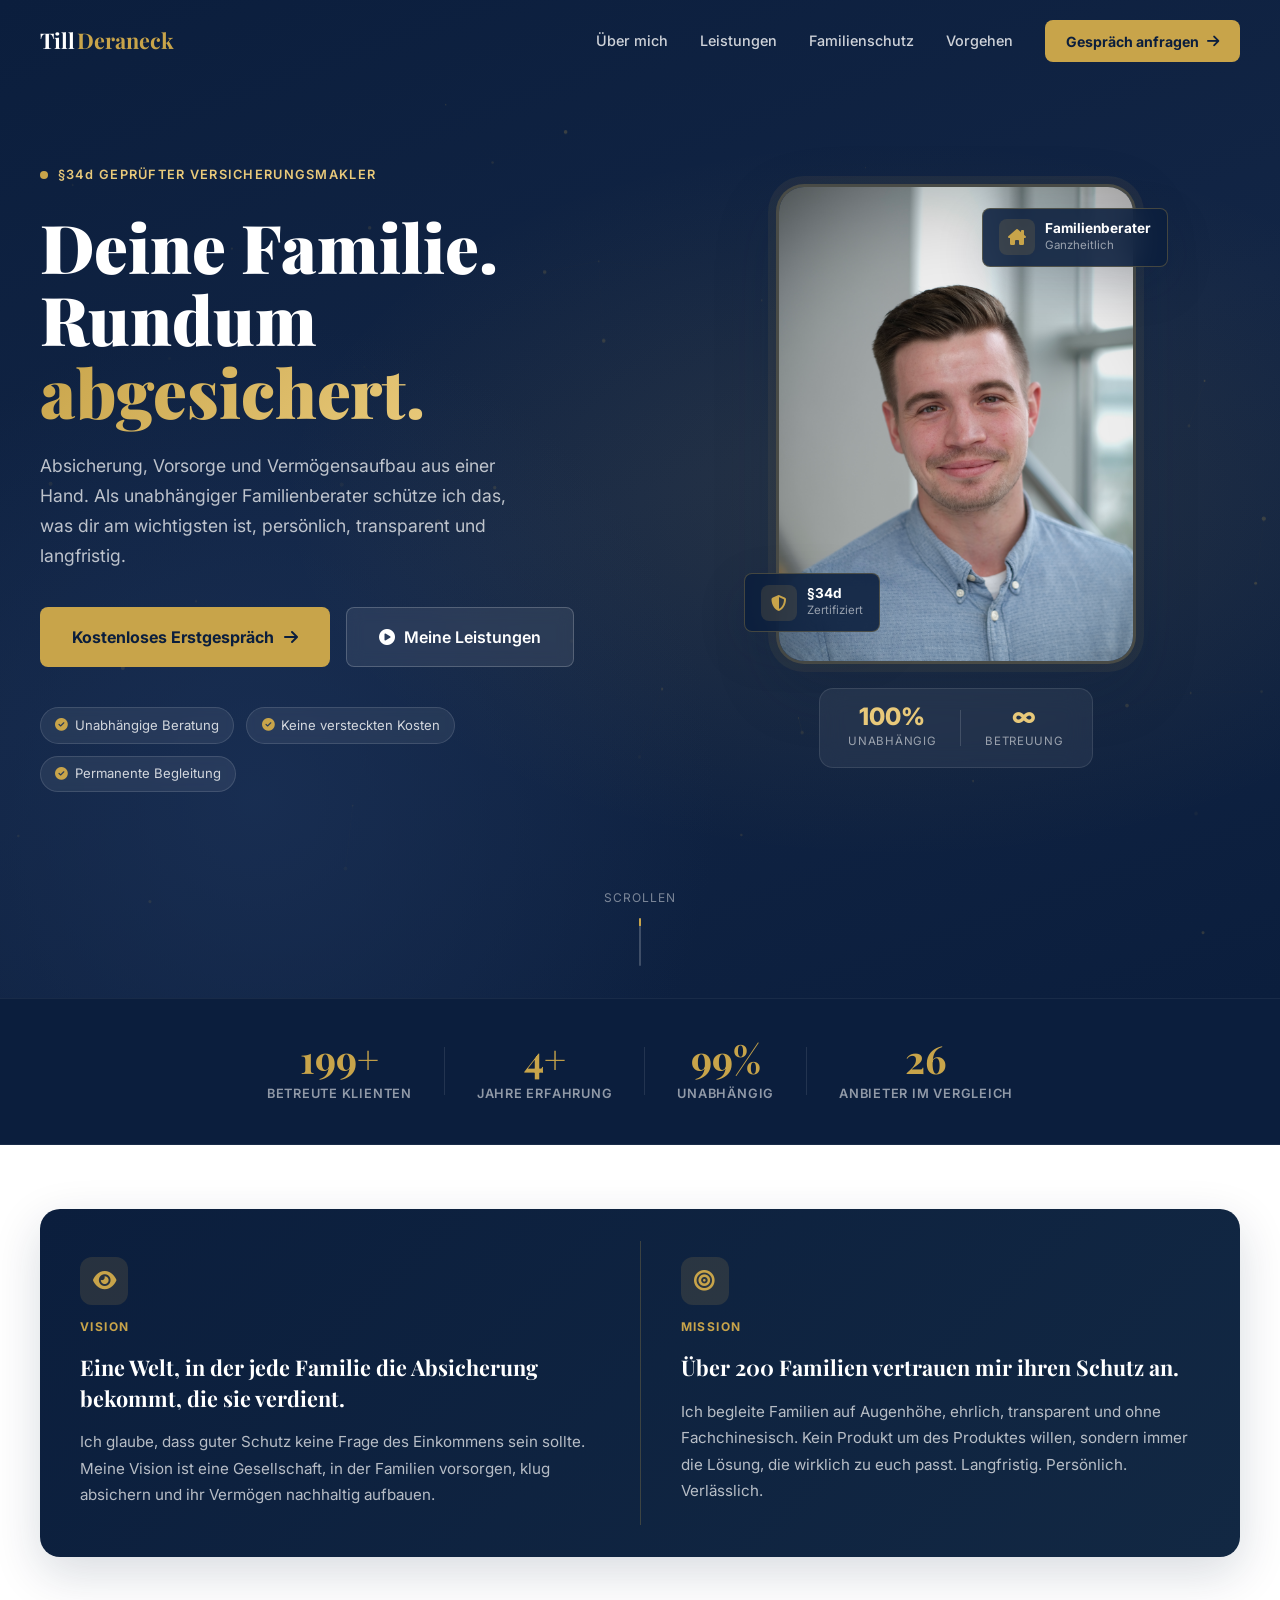
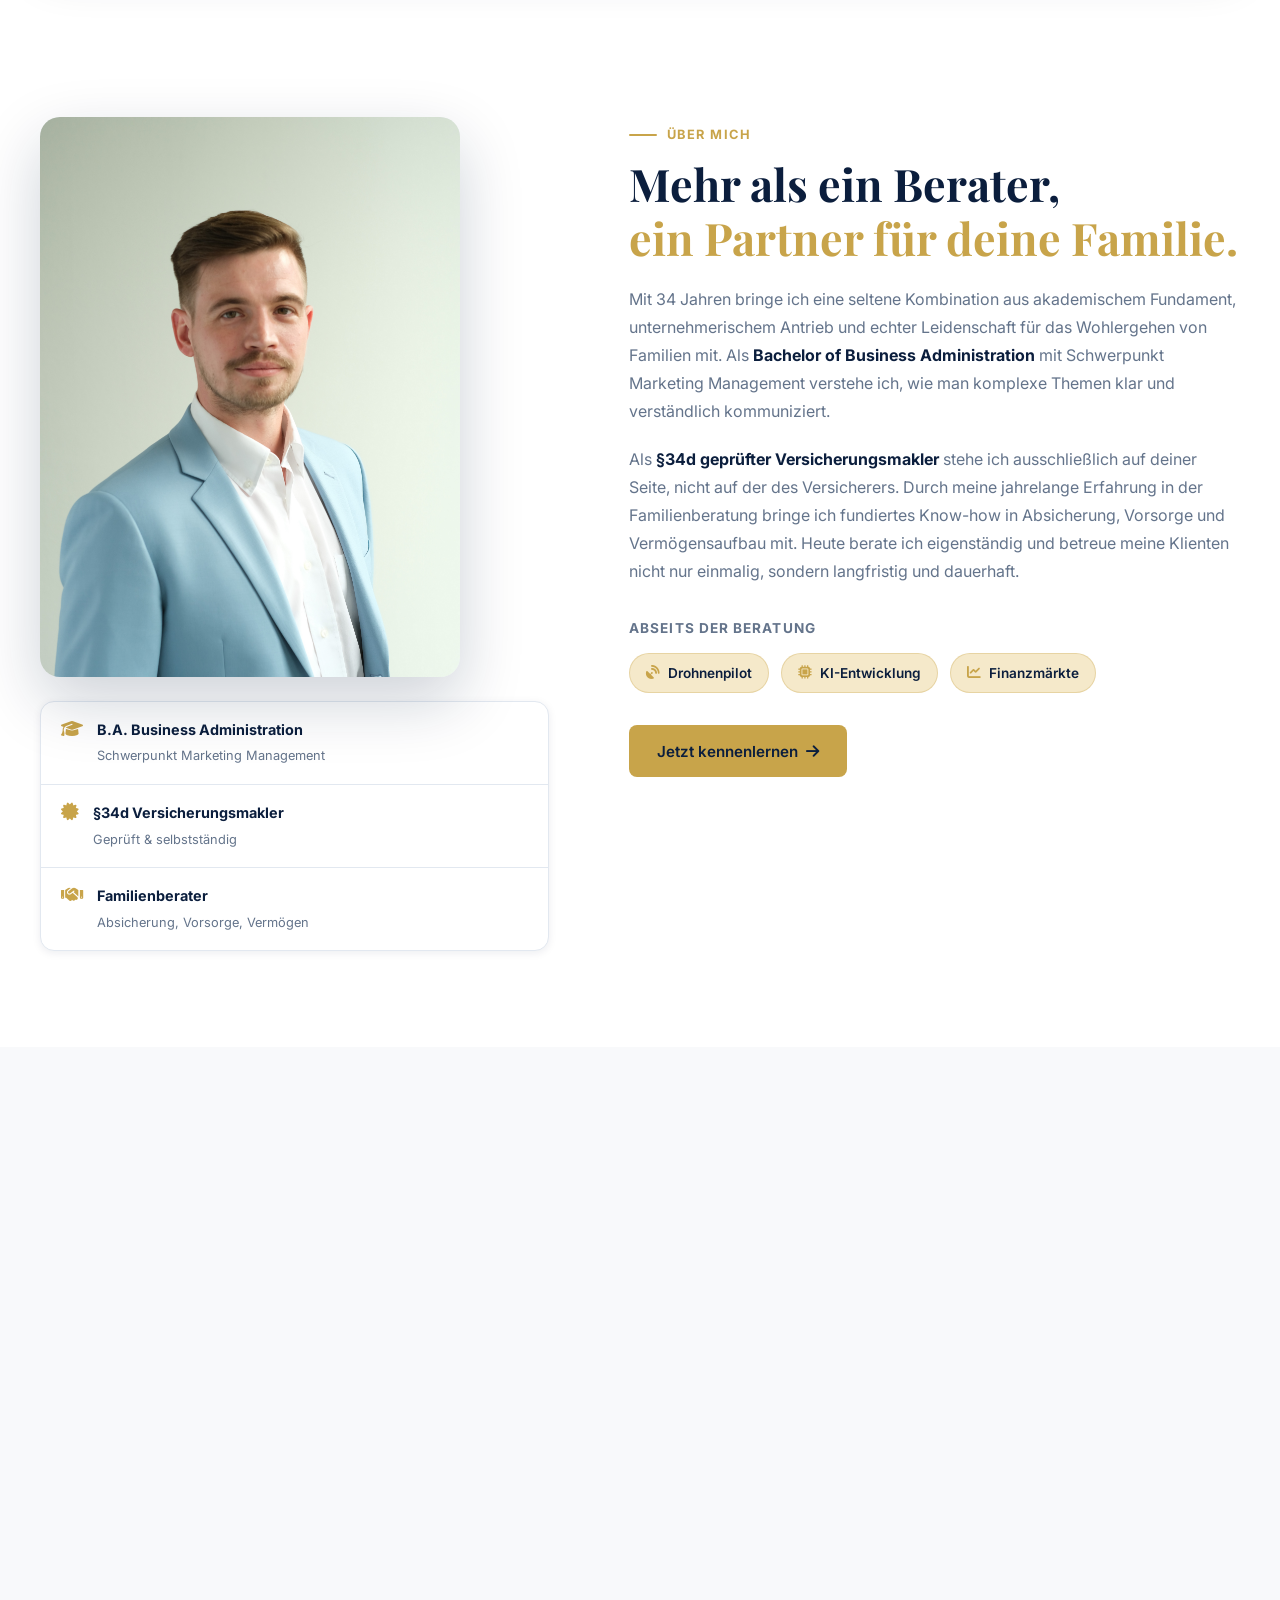
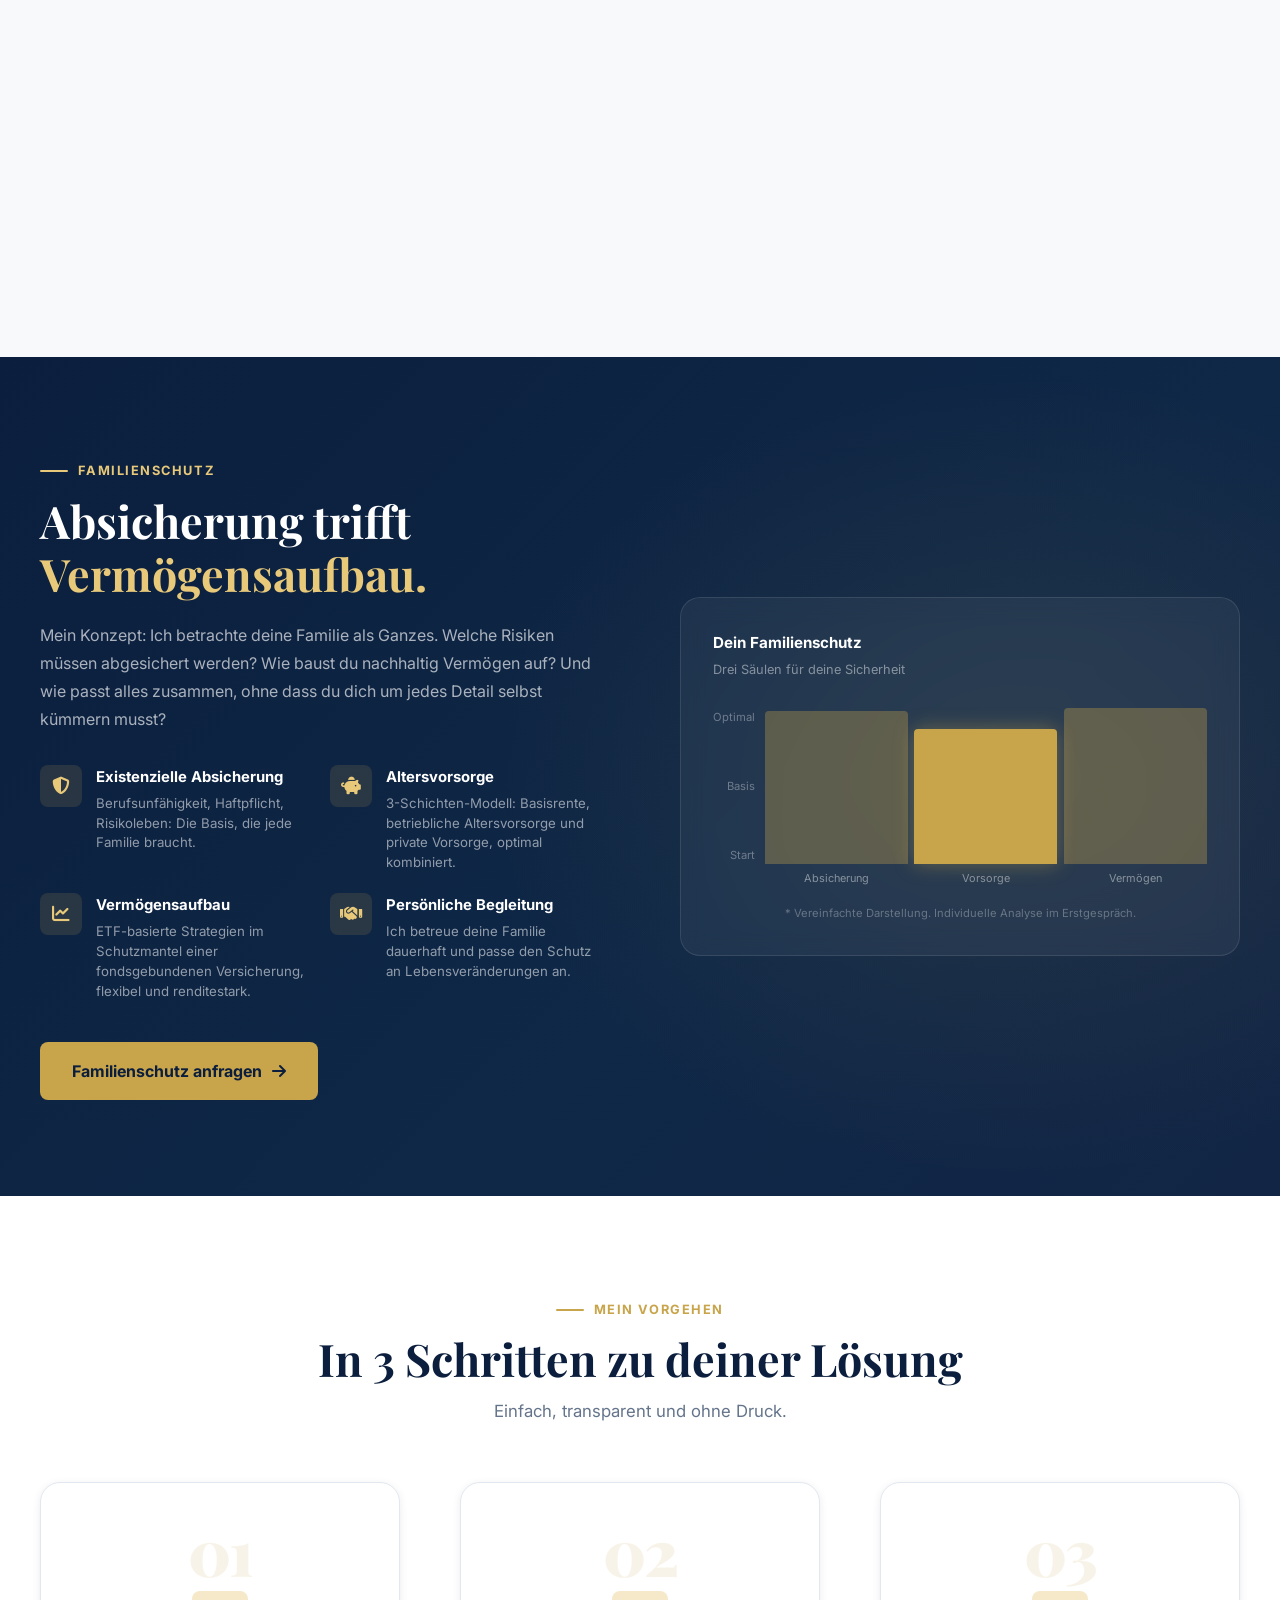
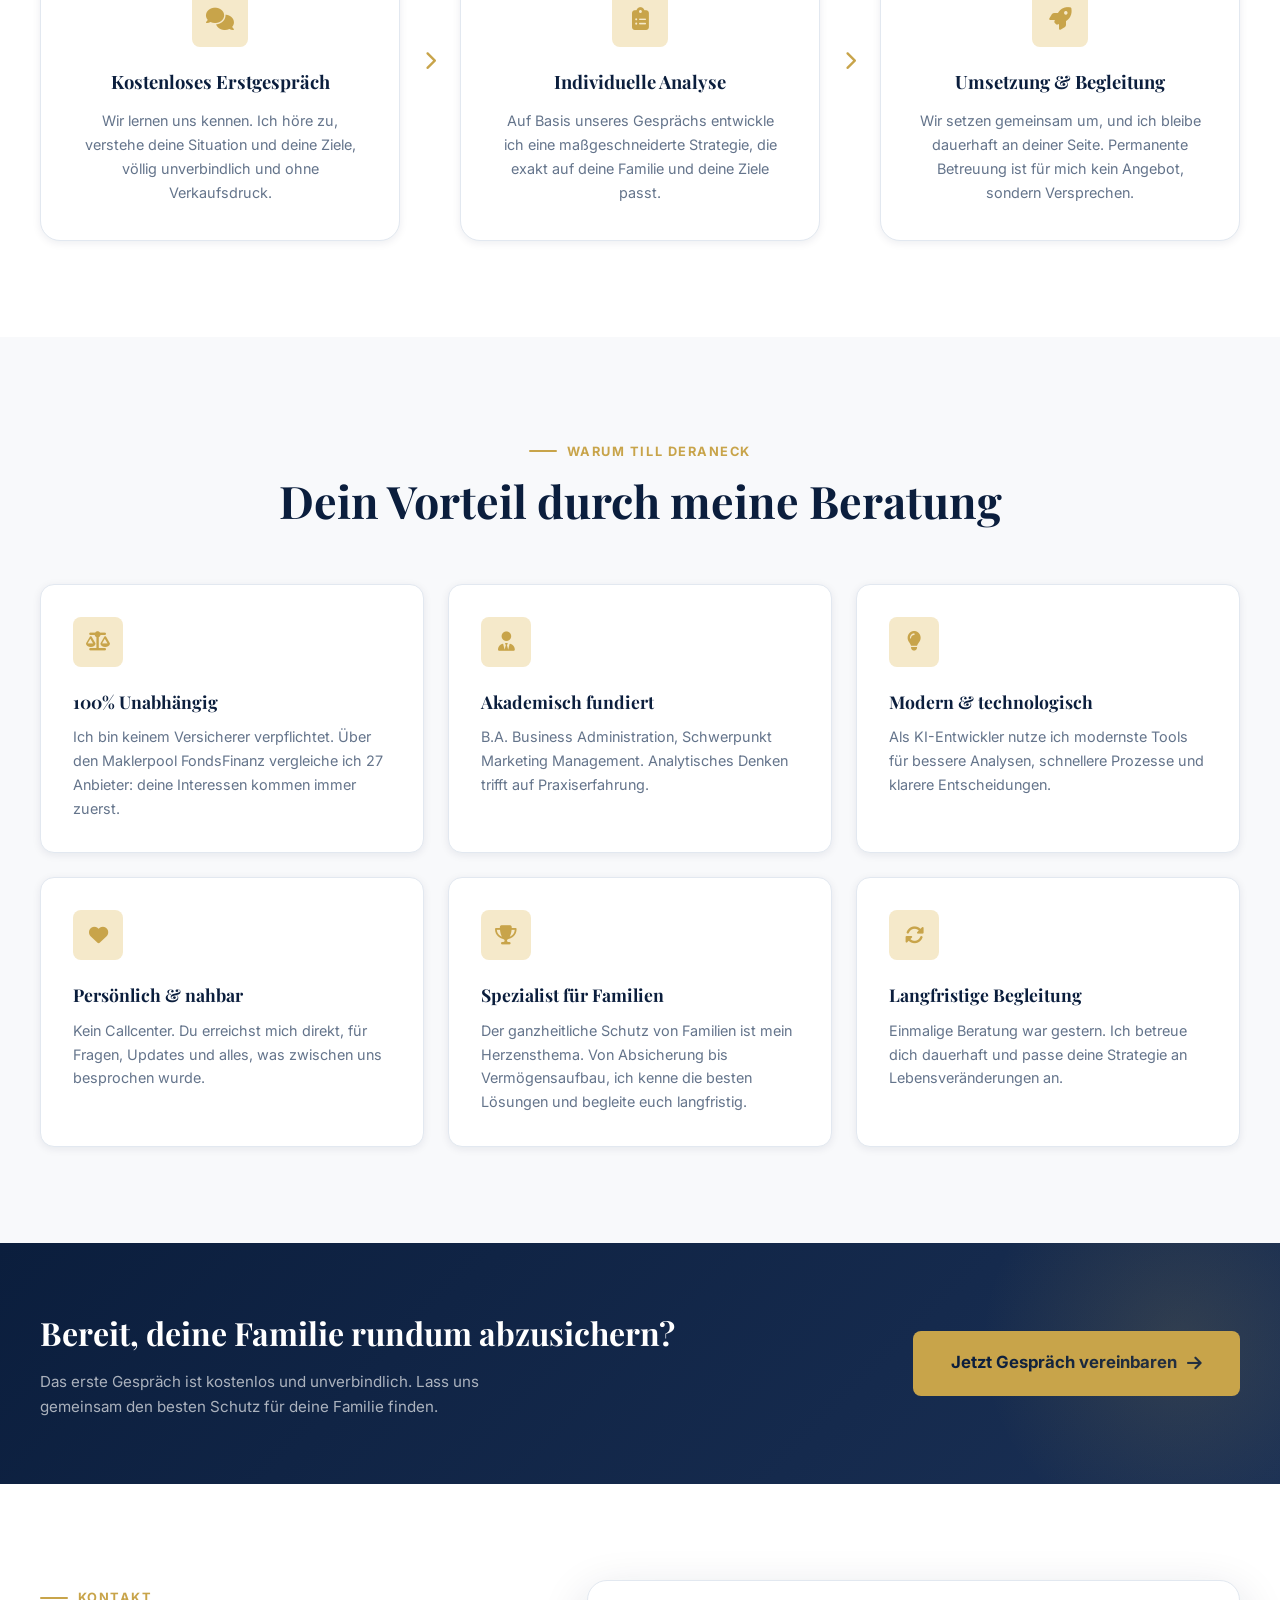
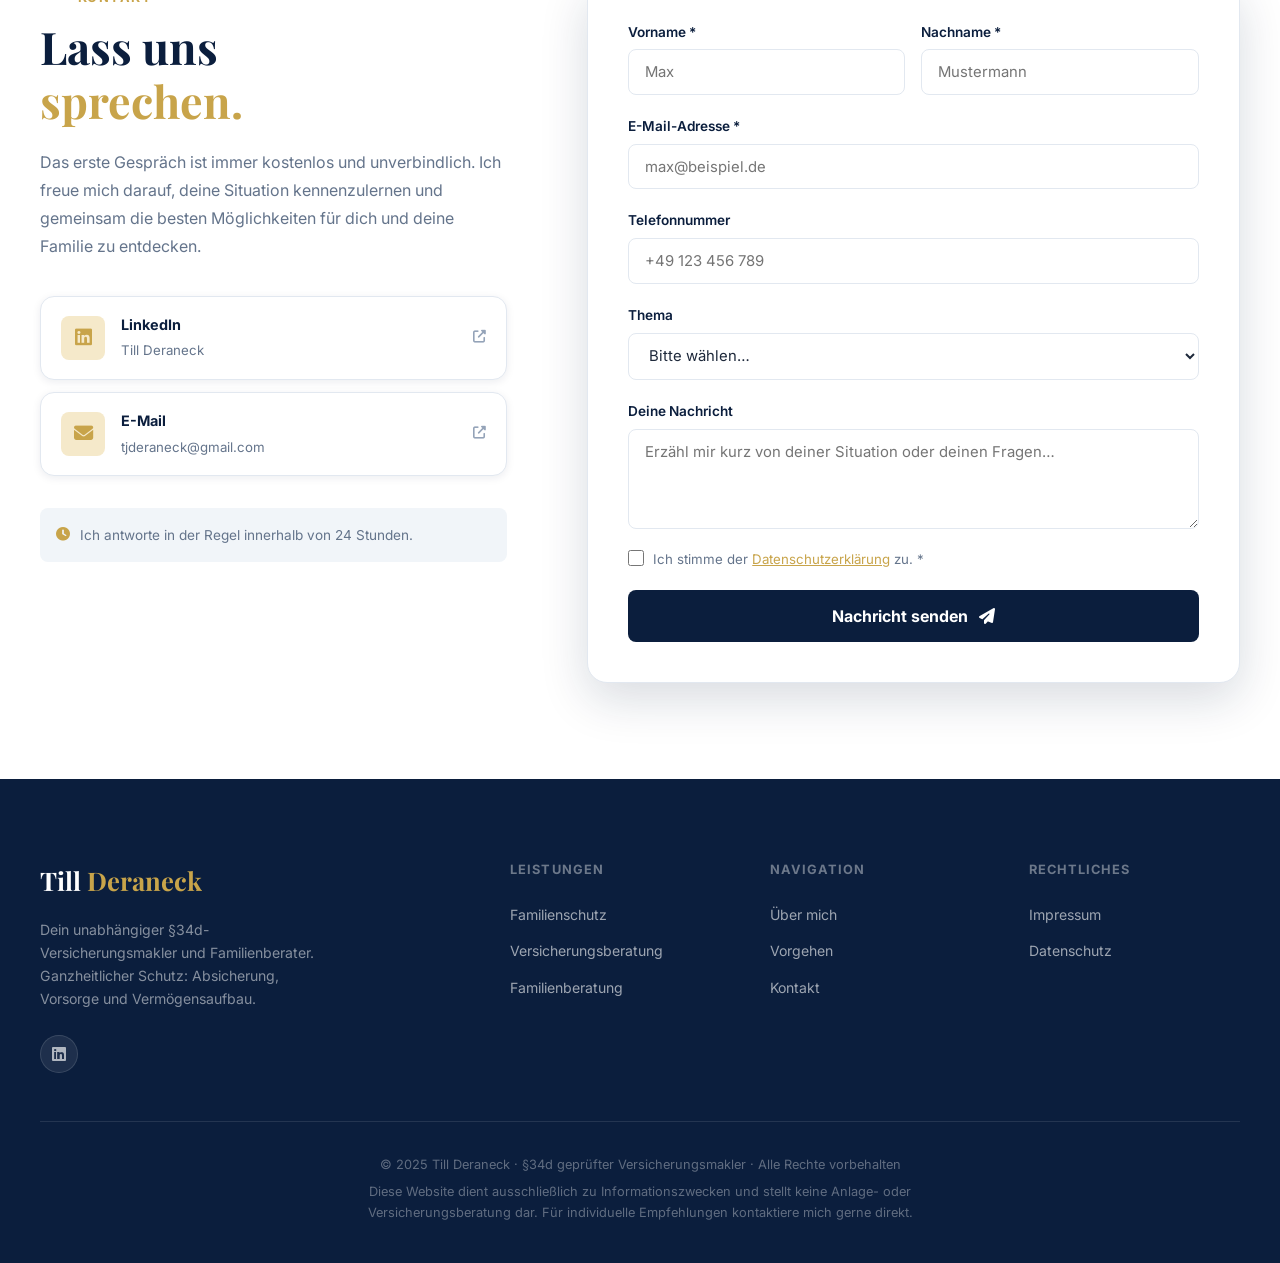
==== commit 1760e937: "Rebrand: Kinderinvestment-Spezialist → Familienberater - Hero: "Deine Familie. Rundum abgesichert." " ====
--- a/index.html
+++ b/index.html
@@ -3,13 +3,13 @@
 <head>
   <meta charset="UTF-8" />
   <meta name="viewport" content="width=device-width, initial-scale=1.0" />
-  <title>Till Johan Deraneck | Versicherungsmakler & Familienexperte</title>
-  <meta name="description" content="Till Johan Deraneck, dein unabhängiger §34d-Versicherungsmakler. ETF-Strategie im Schutzmantel einer fondsgebundenen Rentenversicherung. Vermögensaufbau für Familien und Kinder." />
-  <meta name="keywords" content="Versicherungsmakler, ETF Kinder, Vermögensaufbau Kinder, fondsgebundene Rentenversicherung, Familienberatung, Till Johan Deraneck, Kiel" />
+  <title>Till Johan Deraneck | Familienberater &amp; Versicherungsmakler</title>
+  <meta name="description" content="Till Johan Deraneck, dein unabhängiger §34d-Versicherungsmakler. Ganzheitlicher Schutz für deine Familie: Absicherung, Vorsorge und Vermögensaufbau aus einer Hand." />
+  <meta name="keywords" content="Versicherungsmakler, Familienberater, Absicherung Familie, Altersvorsorge, Berufsunfähigkeit, Vermögensaufbau, Till Johan Deraneck, Kiel" />
 
   <!-- Open Graph -->
-  <meta property="og:title" content="Till Johan Deraneck | Vermögensaufbau & Versicherungsberatung" />
-  <meta property="og:description" content="Ich helfe Familien, das richtige Investment für ihr Kind zu finden, persönlich, transparent, langfristig." />
+  <meta property="og:title" content="Till Johan Deraneck | Familienberater &amp; Versicherungsmakler" />
+  <meta property="og:description" content="Ganzheitlicher Schutz für deine Familie: Absicherung, Vorsorge und Vermögensaufbau. Persönlich, transparent, langfristig." />
   <meta property="og:type" content="website" />
 
   <!-- Fonts -->
@@ -35,7 +35,7 @@
       <div class="nav-menu" id="navMenu">
         <a href="#ueber-mich" class="nav-link">Über mich</a>
         <a href="#leistungen" class="nav-link">Leistungen</a>
-        <a href="#vermoegensaufbau" class="nav-link">Vermögensaufbau</a>
+        <a href="#familienschutz" class="nav-link">Familienschutz</a>
         <a href="#prozess" class="nav-link">Vorgehen</a>
         <a href="#kontakt" class="nav-cta-btn">
           Gespräch anfragen
@@ -64,14 +64,14 @@
         </div>
 
         <h1 class="hero-headline reveal-up delay-1">
-          Die Zukunft<br />
-          deines Kindes<br />
-          <span class="headline-accent">beginnt heute.</span>
+          Deine Familie.<br />
+          Rundum<br />
+          <span class="headline-accent">abgesichert.</span>
         </h1>
 
         <p class="hero-sub reveal-up delay-2">
-          ETF-Strategie im Schutzmantel einer Versicherung: Ich helfe Familien,
-          das richtige Investment für ihr Kind zu finden, persönlich überwacht, flexibel und transparent.
+          Absicherung, Vorsorge und Vermögensaufbau aus einer Hand. Als unabhängiger Familienberater
+          schütze ich das, was dir am wichtigsten ist, persönlich, transparent und langfristig.
         </p>
 
         <div class="hero-actions reveal-up delay-3">
@@ -79,9 +79,9 @@
             Kostenloses Erstgespräch
             <i class="fas fa-arrow-right"></i>
           </a>
-          <a href="#vermoegensaufbau" class="btn-hero-ghost">
+          <a href="#leistungen" class="btn-hero-ghost">
             <i class="fas fa-play-circle"></i>
-            Vermögensaufbau entdecken
+            Meine Leistungen
           </a>
         </div>
 
@@ -110,10 +110,10 @@
           </div>
 
           <div class="profile-badge badge-top">
-            <div class="badge-icon"><i class="fas fa-seedling"></i></div>
+            <div class="badge-icon"><i class="fas fa-house-chimney"></i></div>
             <div class="badge-text">
-              <strong>Kinder-Investment</strong>
-              <span>Spezialist</span>
+              <strong>Familienberater</strong>
+              <span>Ganzheitlich</span>
             </div>
           </div>
 
@@ -183,8 +183,8 @@
         <div class="vision-card reveal-up">
           <div class="vision-icon"><i class="fas fa-eye"></i></div>
           <div class="vision-label">Vision</div>
-          <h3 class="vision-heading">Eine Welt, in der jedes Kind mit finanzieller Sicherheit aufwächst.</h3>
-          <p class="vision-body">Ich glaube, dass Vorsorge keine Frage des Einkommens sein sollte. Meine Vision ist eine Gesellschaft, in der Eltern früh handeln, und ihre Kinder deshalb unabhängig und selbstbestimmt ins Erwachsenenleben starten.</p>
+          <h3 class="vision-heading">Eine Welt, in der jede Familie die Absicherung bekommt, die sie verdient.</h3>
+          <p class="vision-body">Ich glaube, dass guter Schutz keine Frage des Einkommens sein sollte. Meine Vision ist eine Gesellschaft, in der Familien vorsorgen, klug absichern und ihr Vermögen nachhaltig aufbauen.</p>
         </div>
 
         <div class="vision-divider"></div>
@@ -192,7 +192,7 @@
         <div class="vision-card reveal-up" style="--delay:.15s">
           <div class="vision-icon"><i class="fas fa-bullseye"></i></div>
           <div class="vision-label">Mission</div>
-          <h3 class="vision-heading">Über 200 Familien zeigen: Mit dem richtigen Partner macht Vorsorge Spaß.</h3>
+          <h3 class="vision-heading">Über 200 Familien vertrauen mir ihren Schutz an.</h3>
           <p class="vision-body">Ich begleite Familien auf Augenhöhe, ehrlich, transparent und ohne Fachchinesisch. Kein Produkt um des Produktes willen, sondern immer die Lösung, die wirklich zu euch passt. Langfristig. Persönlich. Verlässlich.</p>
         </div>
 
@@ -240,8 +240,8 @@
             <div class="cred-item">
               <i class="fas fa-handshake"></i>
               <div>
-                <strong>Familien-Vermögensexperte</strong>
-                <span>Kinder- & Familieninvestment</span>
+                <strong>Familienberater</strong>
+                <span>Absicherung, Vorsorge, Vermögen</span>
               </div>
             </div>
           </div>
@@ -264,8 +264,8 @@
           <p class="about-p">
             Als <strong>§34d geprüfter Versicherungsmakler</strong> stehe ich ausschließlich auf
             deiner Seite, nicht auf der des Versicherers. Durch meine jahrelange Erfahrung
-            im Bereich Invest4Kids bringe ich fundiertes Know-how im Vermögensaufbau
-            für Familien und Kinder mit. Heute berate ich eigenständig und betreue meine
+            in der Familienberatung bringe ich fundiertes Know-how in Absicherung,
+            Vorsorge und Vermögensaufbau mit. Heute berate ich eigenständig und betreue meine
             Klienten nicht nur einmalig, sondern langfristig und dauerhaft.
           </p>
 
@@ -308,24 +308,24 @@
 
       <div class="services-grid">
 
-        <!-- Kinder-Vermögensaufbau – featured -->
+        <!-- Familienschutz – featured -->
         <div class="service-card service-featured fade-in">
           <div class="service-badge-label">Hauptleistung</div>
           <div class="service-icon-wrap featured-icon">
-            <i class="fas fa-seedling"></i>
-          </div>
-          <h3 class="service-title">Kinder-Vermögensaufbau mit ETFs</h3>
+            <i class="fas fa-house-chimney-medical"></i>
+          </div>
+          <h3 class="service-title">Ganzheitlicher Familienschutz</h3>
           <p class="service-desc">
-            Persönlich überwachte ETF-Strategie im Schutzmantel einer fondsgebundenen
-            Rentenversicherung. Attraktive Renditechancen, volle Flexibilität.
+            Ich analysiere den kompletten Absicherungsbedarf deiner Familie und
+            finde die optimale Kombination aus Schutz, Vorsorge und Vermögensaufbau.
           </p>
           <ul class="service-list">
-            <li><i class="fas fa-check"></i> Persönlich überwachte ETF-Auswahl</li>
-            <li><i class="fas fa-check"></i> Schutzmantel einer fondsgebundenen Versicherung</li>
-            <li><i class="fas fa-check"></i> Beitrag monatlich anpassbar, Zu- & Entnahmen möglich</li>
-            <li><i class="fas fa-check"></i> Permanente Betreuung & Transparenz</li>
+            <li><i class="fas fa-check"></i> Lückenanalyse: Was fehlt eurer Familie?</li>
+            <li><i class="fas fa-check"></i> Berufsunfähigkeit, Haftpflicht, Rechtsschutz</li>
+            <li><i class="fas fa-check"></i> Altersvorsorge & Vermögensaufbau</li>
+            <li><i class="fas fa-check"></i> Permanente Betreuung & Anpassung</li>
           </ul>
-          <a href="#vermoegensaufbau" class="btn-primary">
+          <a href="#familienschutz" class="btn-primary">
             Mehr erfahren <i class="fas fa-arrow-right"></i>
           </a>
         </div>
@@ -350,81 +350,81 @@
           <a href="#kontakt" class="btn-outline">Beratung anfragen</a>
         </div>
 
-        <!-- Familienberatung -->
+        <!-- Angebotsanalyse -->
         <div class="service-card fade-in">
           <div class="service-icon-wrap">
-            <i class="fas fa-users"></i>
-          </div>
-          <h3 class="service-title">Ganzheitliche Familienberatung</h3>
+            <i class="fas fa-magnifying-glass-chart"></i>
+          </div>
+          <h3 class="service-title">Kostenlose Angebotsanalyse</h3>
           <p class="service-desc">
-            Von der Altersvorsorge bis zum Bildungsfonds, ich denke deine Finanzen
-            als zusammenhängendes System und berate entsprechend.
+            Du hast ein Versicherungsangebot erhalten? Ich analysiere es fuer dich
+            und zeige dir, was es wirklich kostet, transparent und verstaendlich.
           </p>
           <ul class="service-list">
-            <li><i class="fas fa-check"></i> Familien-Finanzplanung</li>
-            <li><i class="fas fa-check"></i> Altersvorsorge & Absicherung</li>
-            <li><i class="fas fa-check"></i> Bildungsfonds & Kinderdepots</li>
-            <li><i class="fas fa-check"></i> Steueroptimierte Lösungen</li>
+            <li><i class="fas fa-check"></i> Kostenvergleich mit Marktstandard</li>
+            <li><i class="fas fa-check"></i> Hochrechnung über die Laufzeit</li>
+            <li><i class="fas fa-check"></i> Versteckte Kosten aufdecken</li>
+            <li><i class="fas fa-check"></i> Unverbindlich & kostenlos</li>
           </ul>
-          <a href="#kontakt" class="btn-outline">Beratung anfragen</a>
-        </div>
-
-      </div>
-    </div>
-  </section>
-
-  <!-- ===== VERMÖGENSAUFBAU DEEP DIVE ===== -->
-  <section class="invest4kids-section" id="vermoegensaufbau">
+          <a href="#kontakt" class="btn-outline">Angebot prüfen lassen</a>
+        </div>
+
+      </div>
+    </div>
+  </section>
+
+  <!-- ===== FAMILIENSCHUTZ DEEP DIVE ===== -->
+  <section class="invest4kids-section" id="familienschutz">
     <div class="i4k-bg"></div>
     <div class="container">
       <div class="i4k-grid">
 
         <div class="i4k-text fade-in">
-          <div class="section-eyebrow light">ETF-Vermögensaufbau</div>
+          <div class="section-eyebrow light">Familienschutz</div>
           <h2 class="section-heading light">
-            ETF-Rendite trifft
-            <span class="heading-accent-light">Versicherungsschutz.</span>
+            Absicherung trifft
+            <span class="heading-accent-light">Vermögensaufbau.</span>
           </h2>
           <p class="i4k-desc">
-            Mein Konzept: Ich packe eine persönlich überwachte ETF-Strategie in den
-            Schutzmantel einer fondsgebundenen Rentenversicherung. So kombinierst du
-            attraktive Renditechancen mit der Sicherheit einer Versicherung und
-            behältst maximale Flexibilität.
+            Mein Konzept: Ich betrachte deine Familie als Ganzes. Welche Risiken
+            müssen abgesichert werden? Wie baust du nachhaltig Vermögen auf?
+            Und wie passt alles zusammen, ohne dass du dich um jedes Detail
+            selbst kümmern musst?
           </p>
 
           <div class="i4k-features">
+            <div class="i4k-feature">
+              <div class="i4k-feature-icon"><i class="fas fa-shield-halved"></i></div>
+              <div class="i4k-feature-text">
+                <h4>Existenzielle Absicherung</h4>
+                <p>Berufsunfähigkeit, Haftpflicht, Risikoleben: Die Basis, die jede Familie braucht.</p>
+              </div>
+            </div>
+            <div class="i4k-feature">
+              <div class="i4k-feature-icon"><i class="fas fa-piggy-bank"></i></div>
+              <div class="i4k-feature-text">
+                <h4>Altersvorsorge</h4>
+                <p>3-Schichten-Modell: Basisrente, betriebliche Altersvorsorge und private Vorsorge, optimal kombiniert.</p>
+              </div>
+            </div>
             <div class="i4k-feature">
               <div class="i4k-feature-icon"><i class="fas fa-chart-line"></i></div>
               <div class="i4k-feature-text">
-                <h4>ETF-basierte Rendite</h4>
-                <p>Breit gestreute ETFs für nachhaltiges, langfristiges Wachstum, von mir persönlich überwacht.</p>
-              </div>
-            </div>
-            <div class="i4k-feature">
-              <div class="i4k-feature-icon"><i class="fas fa-shield-halved"></i></div>
-              <div class="i4k-feature-text">
-                <h4>Schutzmantel Versicherung</h4>
-                <p>Die fondsgebundene Rentenversicherung schützt das Kapital und bietet steuerliche Vorteile.</p>
-              </div>
-            </div>
-            <div class="i4k-feature">
-              <div class="i4k-feature-icon"><i class="fas fa-sliders"></i></div>
-              <div class="i4k-feature-text">
-                <h4>Maximale Flexibilität</h4>
-                <p>Beitrag monatlich anpassbar. Geld entnehmen oder zuzahlen, jederzeit möglich.</p>
+                <h4>Vermögensaufbau</h4>
+                <p>ETF-basierte Strategien im Schutzmantel einer fondsgebundenen Versicherung, flexibel und renditestark.</p>
               </div>
             </div>
             <div class="i4k-feature">
               <div class="i4k-feature-icon"><i class="fas fa-handshake"></i></div>
               <div class="i4k-feature-text">
                 <h4>Persönliche Begleitung</h4>
-                <p>Ich überwache deine ETF-Strategie dauerhaft und passe sie an, wenn sich etwas ändert.</p>
+                <p>Ich betreue deine Familie dauerhaft und passe den Schutz an Lebensveränderungen an.</p>
               </div>
             </div>
           </div>
 
           <a href="#kontakt" class="btn-gold">
-            Jetzt für mein Kind starten
+            Familienschutz anfragen
             <i class="fas fa-arrow-right"></i>
           </a>
         </div>
@@ -432,47 +432,31 @@
         <div class="i4k-visual fade-in">
           <div class="growth-card">
             <div class="growth-card-header">
-              <span>Wachstumspotenzial</span>
-              <span class="growth-subtitle">Frühzeitig anfangen zahlt sich aus</span>
+              <span>Dein Familienschutz</span>
+              <span class="growth-subtitle">Drei Säulen für deine Sicherheit</span>
             </div>
             <div class="growth-chart">
               <div class="chart-y-labels">
-                <span>Hoch</span>
-                <span>Mittel</span>
+                <span>Optimal</span>
+                <span>Basis</span>
                 <span>Start</span>
               </div>
               <div class="chart-bars-wrap">
                 <div class="chart-bar-item">
-                  <div class="chart-bar-col" style="--h:18%"></div>
-                  <span class="chart-bar-label">Geburt</span>
+                  <div class="chart-bar-col" style="--h:85%"></div>
+                  <span class="chart-bar-label">Absicherung</span>
+                </div>
+                <div class="chart-bar-item chart-bar-highlight">
+                  <div class="chart-bar-col" style="--h:75%"></div>
+                  <span class="chart-bar-label">Vorsorge</span>
                 </div>
                 <div class="chart-bar-item">
-                  <div class="chart-bar-col" style="--h:28%"></div>
-                  <span class="chart-bar-label">3 J.</span>
+                  <div class="chart-bar-col" style="--h:90%"></div>
+                  <span class="chart-bar-label">Vermögen</span>
                 </div>
-                <div class="chart-bar-item">
-                  <div class="chart-bar-col" style="--h:42%"></div>
-                  <span class="chart-bar-label">6 J.</span>
-                </div>
-                <div class="chart-bar-item">
-                  <div class="chart-bar-col" style="--h:56%"></div>
-                  <span class="chart-bar-label">9 J.</span>
-                </div>
-                <div class="chart-bar-item">
-                  <div class="chart-bar-col" style="--h:70%"></div>
-                  <span class="chart-bar-label">12 J.</span>
-                </div>
-                <div class="chart-bar-item">
-                  <div class="chart-bar-col" style="--h:84%"></div>
-                  <span class="chart-bar-label">15 J.</span>
-                </div>
-                <div class="chart-bar-item chart-bar-highlight">
-                  <div class="chart-bar-col" style="--h:100%"></div>
-                  <span class="chart-bar-label">18 J.</span>
-                </div>
-              </div>
-            </div>
-            <p class="chart-disclaimer">* Vereinfachte Illustration. Kein Anlageversprechen.</p>
+              </div>
+            </div>
+            <p class="chart-disclaimer">* Vereinfachte Darstellung. Individuelle Analyse im Erstgespräch.</p>
           </div>
         </div>
 
@@ -563,7 +547,7 @@
         <div class="why-card fade-in">
           <div class="why-icon"><i class="fas fa-trophy"></i></div>
           <h3>Spezialist für Familien</h3>
-          <p>ETF-basierter Vermögensaufbau für Kinder ist mein Herzensthema. Ich kenne die besten Lösungen und begleite Familien langfristig.</p>
+          <p>Der ganzheitliche Schutz von Familien ist mein Herzensthema. Von Absicherung bis Vermögensaufbau, ich kenne die besten Lösungen und begleite euch langfristig.</p>
         </div>
         <div class="why-card fade-in">
           <div class="why-icon"><i class="fas fa-rotate"></i></div>
@@ -579,8 +563,8 @@
     <div class="container">
       <div class="cta-banner-inner fade-in">
         <div class="cta-banner-text">
-          <h2>Bereit, die Zukunft deines Kindes zu sichern?</h2>
-          <p>Das erste Gespräch ist kostenlos und unverbindlich. Lass uns gemeinsam den besten Weg finden.</p>
+          <h2>Bereit, deine Familie rundum abzusichern?</h2>
+          <p>Das erste Gespräch ist kostenlos und unverbindlich. Lass uns gemeinsam den besten Schutz für deine Familie finden.</p>
         </div>
         <a href="#kontakt" class="btn-gold btn-large">
           Jetzt Gespräch vereinbaren
@@ -656,7 +640,7 @@
               <label for="topic">Thema</label>
               <select id="topic" name="topic">
                 <option value="">Bitte wählen…</option>
-                <option value="kinder-investment">Vermögensaufbau für mein Kind</option>
+                <option value="familienschutz">Ganzheitlicher Familienschutz</option>
                 <option value="versicherung">Versicherungsberatung</option>
                 <option value="familienberatung">Ganzheitliche Familienberatung</option>
                 <option value="sonstiges">Sonstiges</option>
@@ -697,8 +681,8 @@
             <span class="brand-last">Deraneck</span>
           </div>
           <p class="footer-tagline">
-            Dein unabhängiger §34d-Versicherungsmakler und Familienexperte.
-            Persönliche, langfristige Beratung für Familien und Kinder.
+            Dein unabhängiger §34d-Versicherungsmakler und Familienberater.
+            Ganzheitlicher Schutz: Absicherung, Vorsorge und Vermögensaufbau.
           </p>
           <div class="footer-social">
             <a href="https://www.linkedin.com/in/till-deraneck/" target="_blank" rel="noopener" aria-label="LinkedIn" class="social-icon">
@@ -710,7 +694,7 @@
         <div class="footer-links-col">
           <h4>Leistungen</h4>
           <ul>
-            <li><a href="#vermoegensaufbau">Vermögensaufbau</a></li>
+            <li><a href="#familienschutz">Familienschutz</a></li>
             <li><a href="#leistungen">Versicherungsberatung</a></li>
             <li><a href="#leistungen">Familienberatung</a></li>
           </ul>
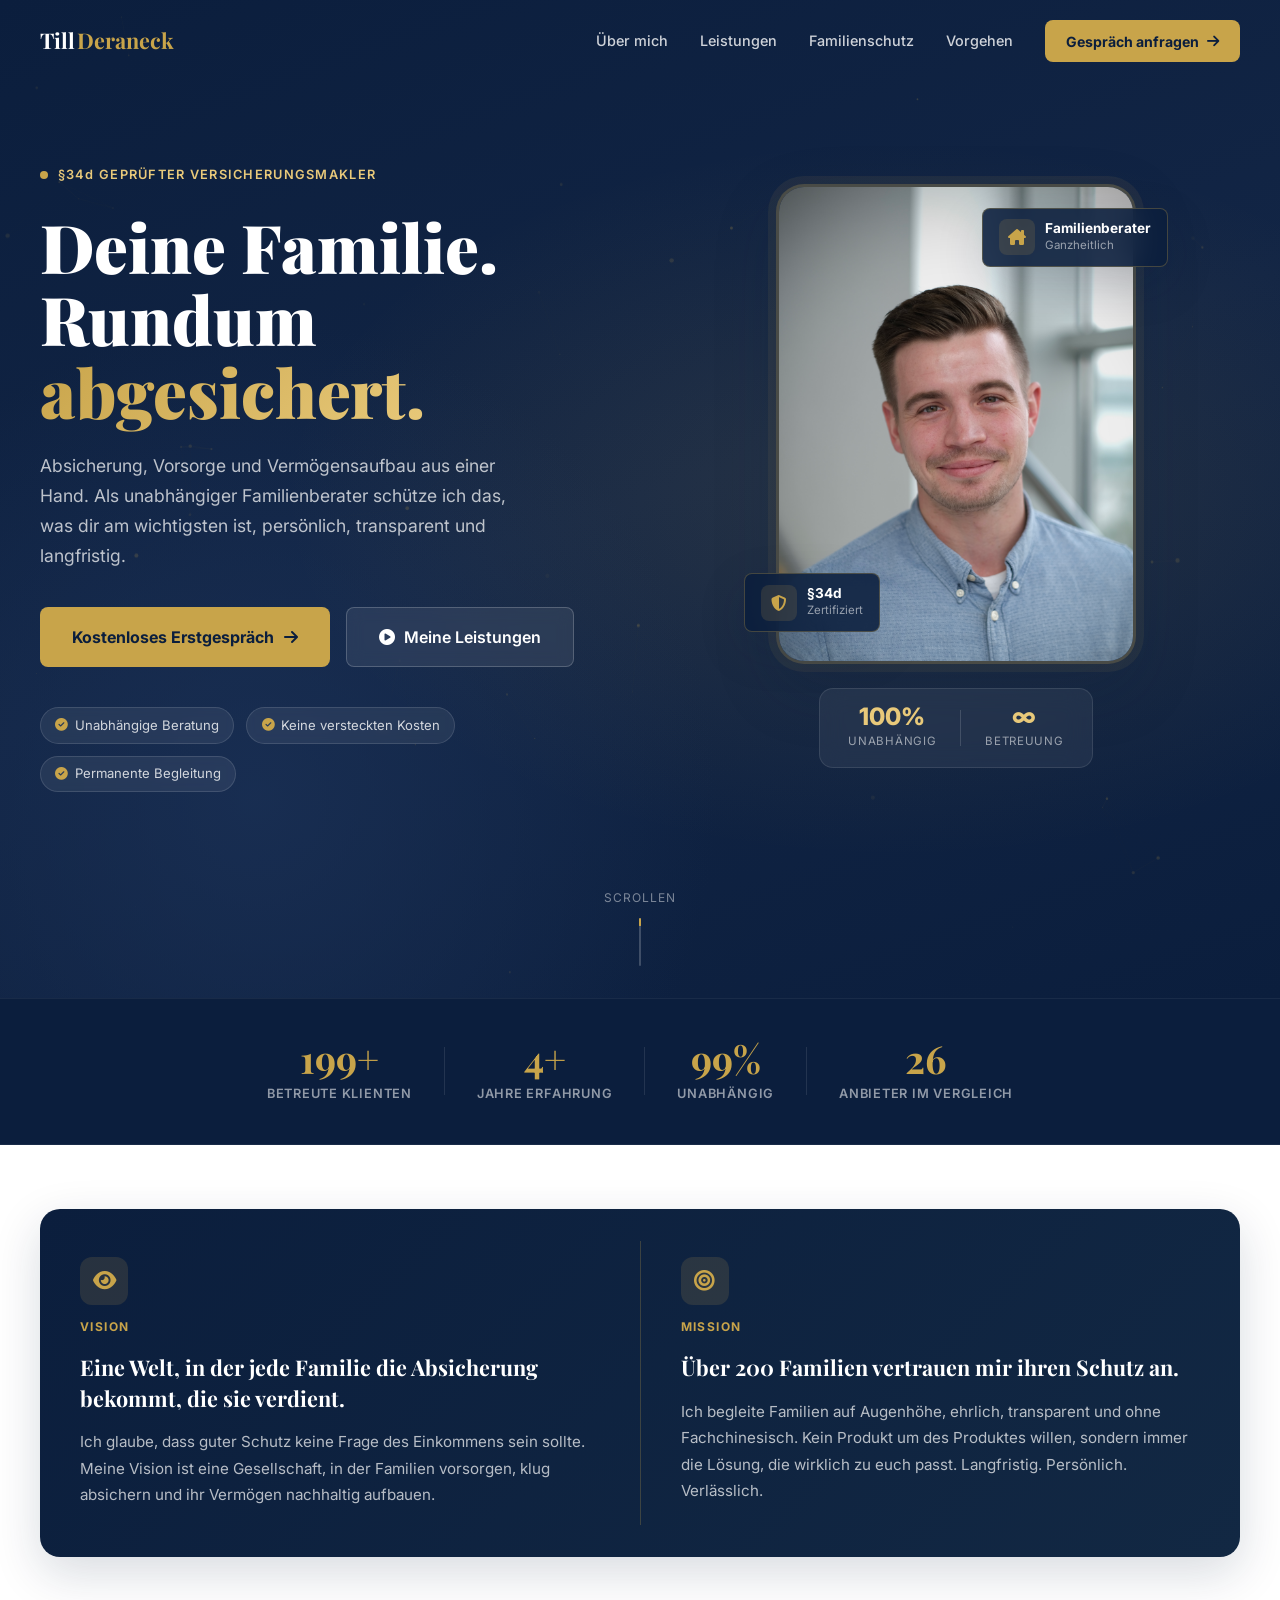
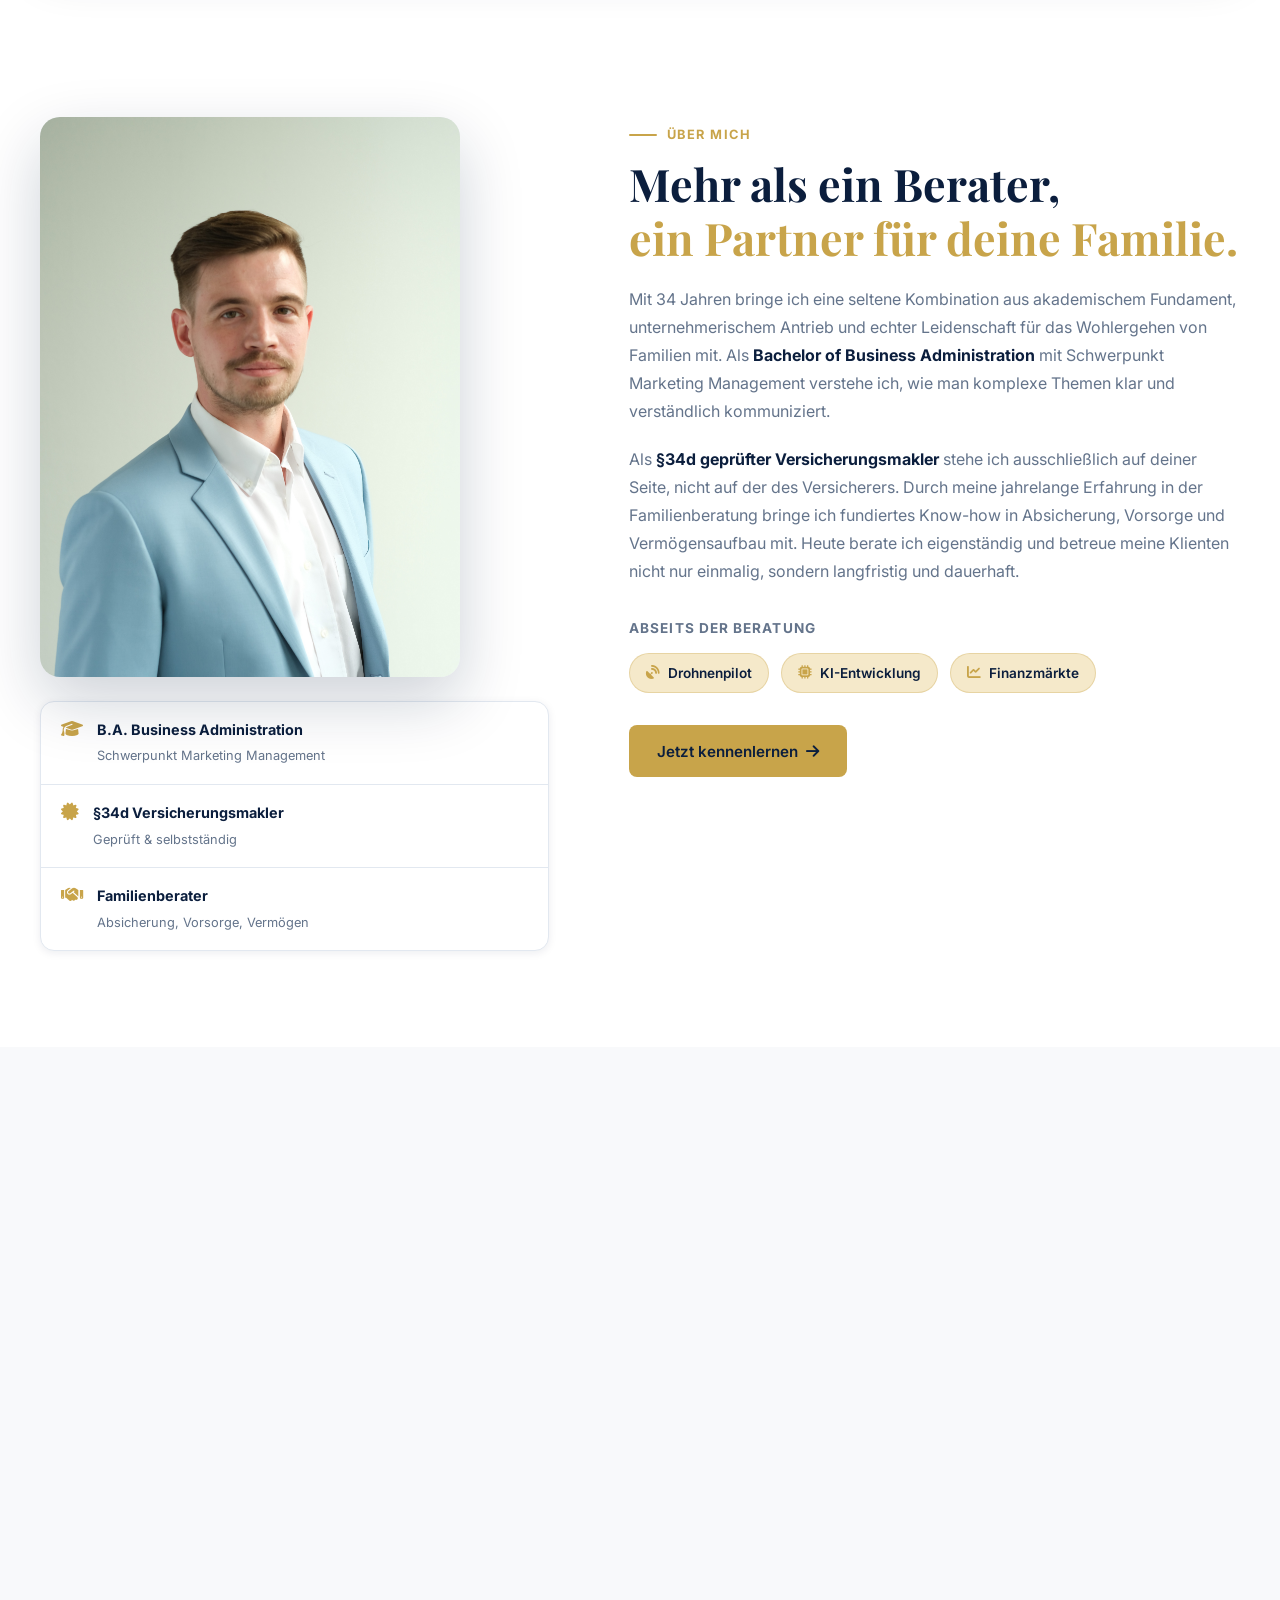
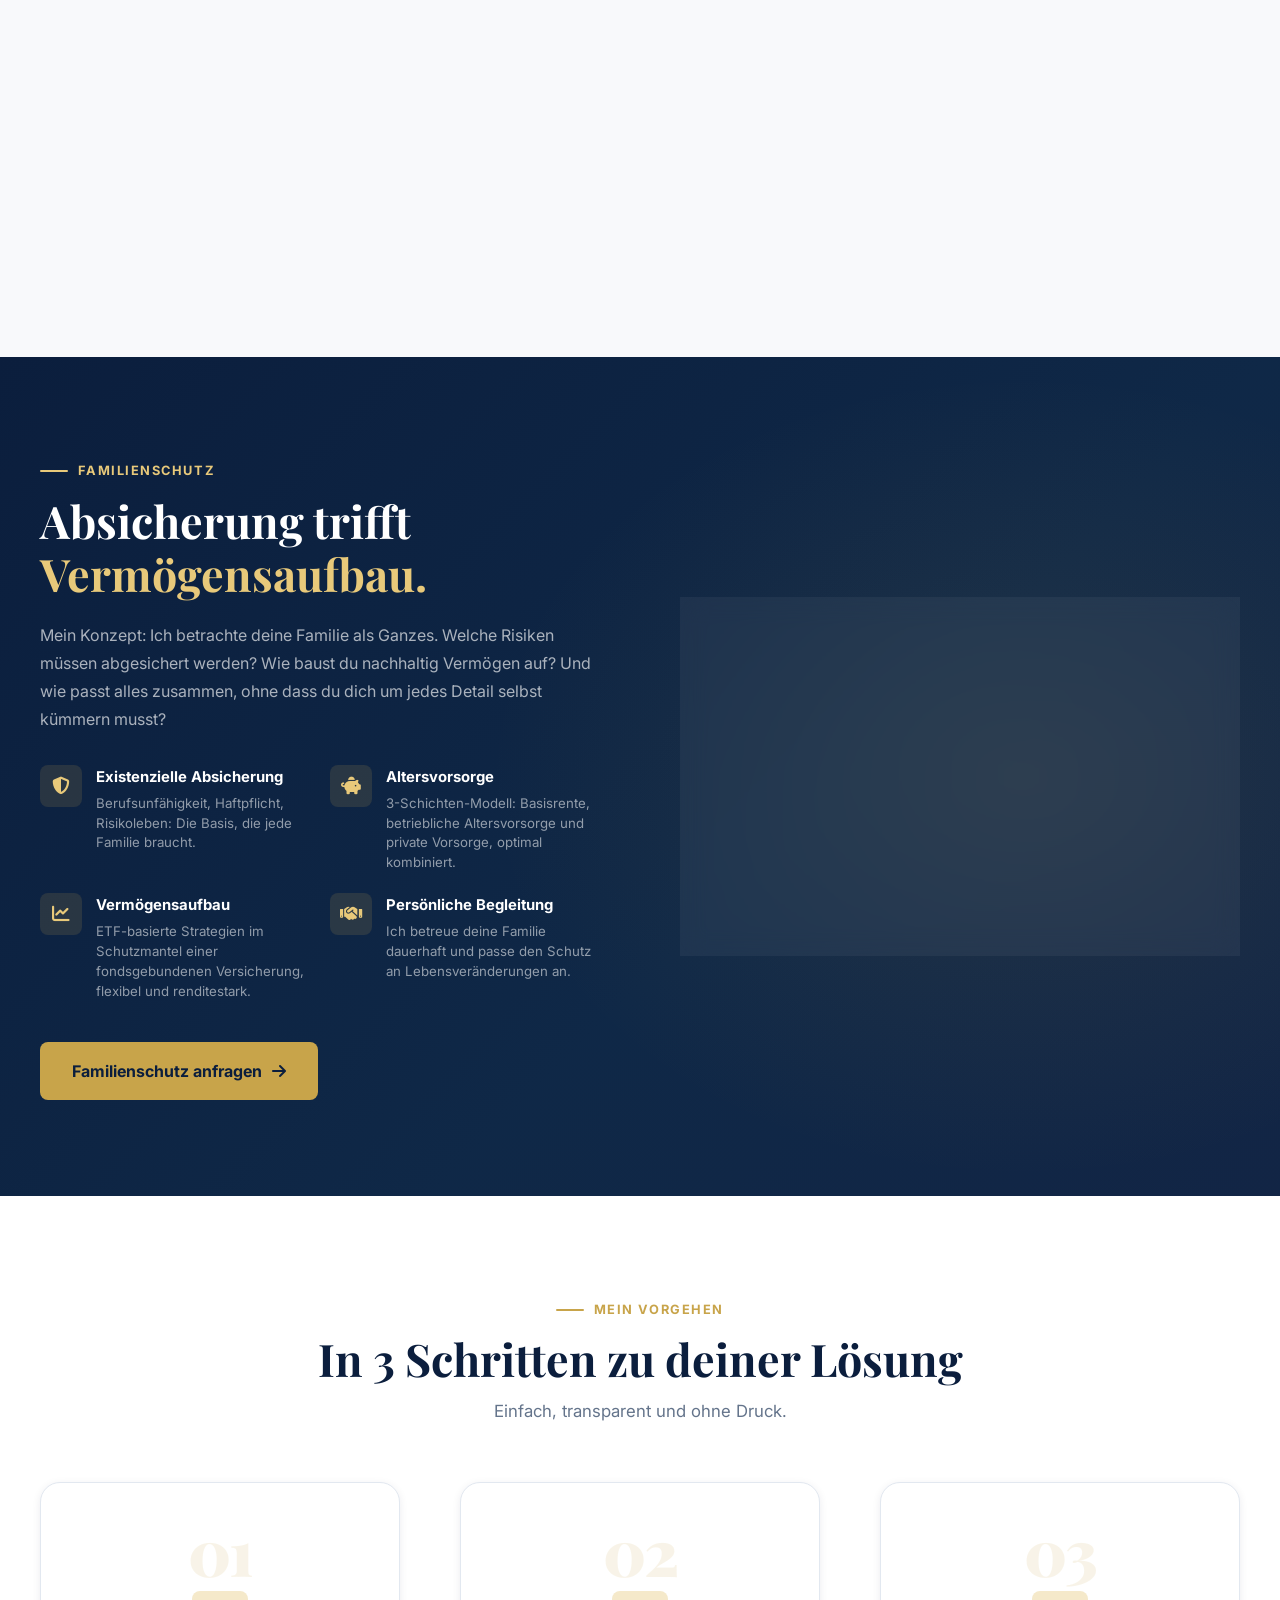
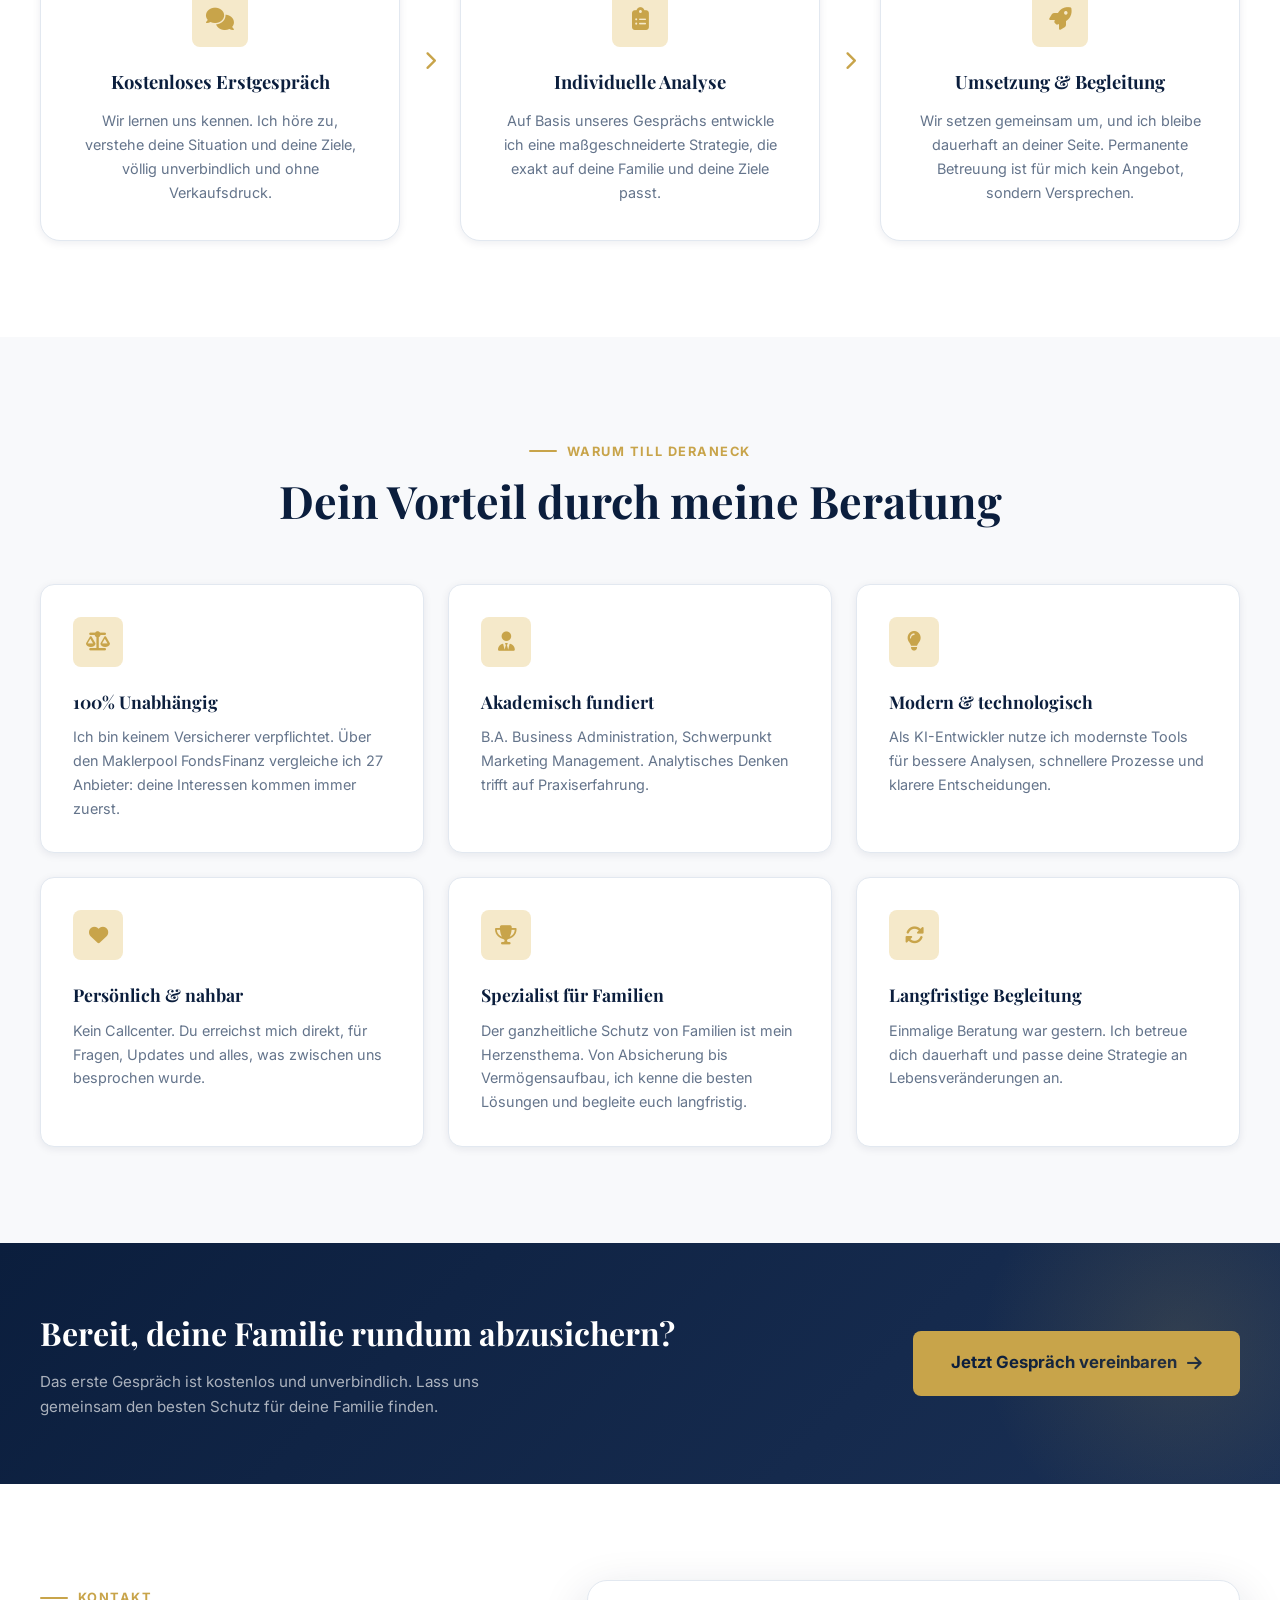
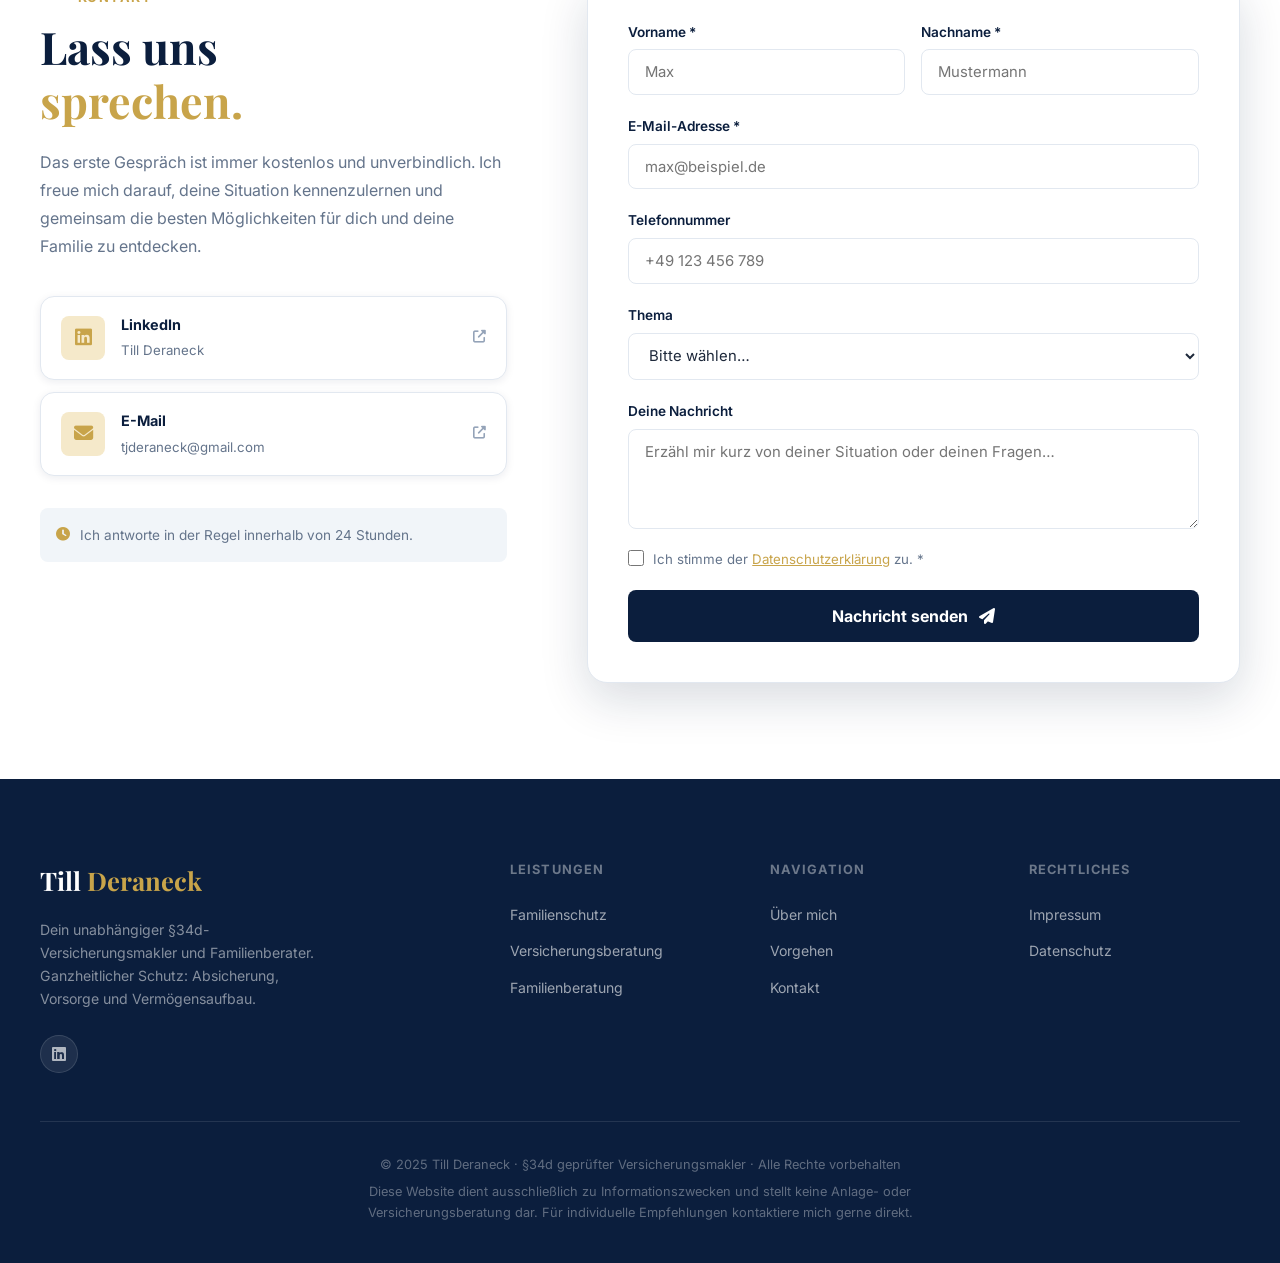
==== commit ecb3d76d: "revert: Finanzmakler-Seite bleibt online, Weiterleitung zurueckgenommen Die Standalone-Seite wird do" ====
--- a/index.html
+++ b/index.html
@@ -357,8 +357,8 @@
           </div>
           <h3 class="service-title">Kostenlose Angebotsanalyse</h3>
           <p class="service-desc">
-            Du hast ein Versicherungsangebot erhalten? Ich analysiere es fuer dich
-            und zeige dir, was es wirklich kostet, transparent und verstaendlich.
+            Du hast ein Versicherungsangebot erhalten? Ich analysiere es für dich
+            und zeige dir, was es wirklich kostet, transparent und verständlich.
           </p>
           <ul class="service-list">
             <li><i class="fas fa-check"></i> Kostenvergleich mit Marktstandard</li>
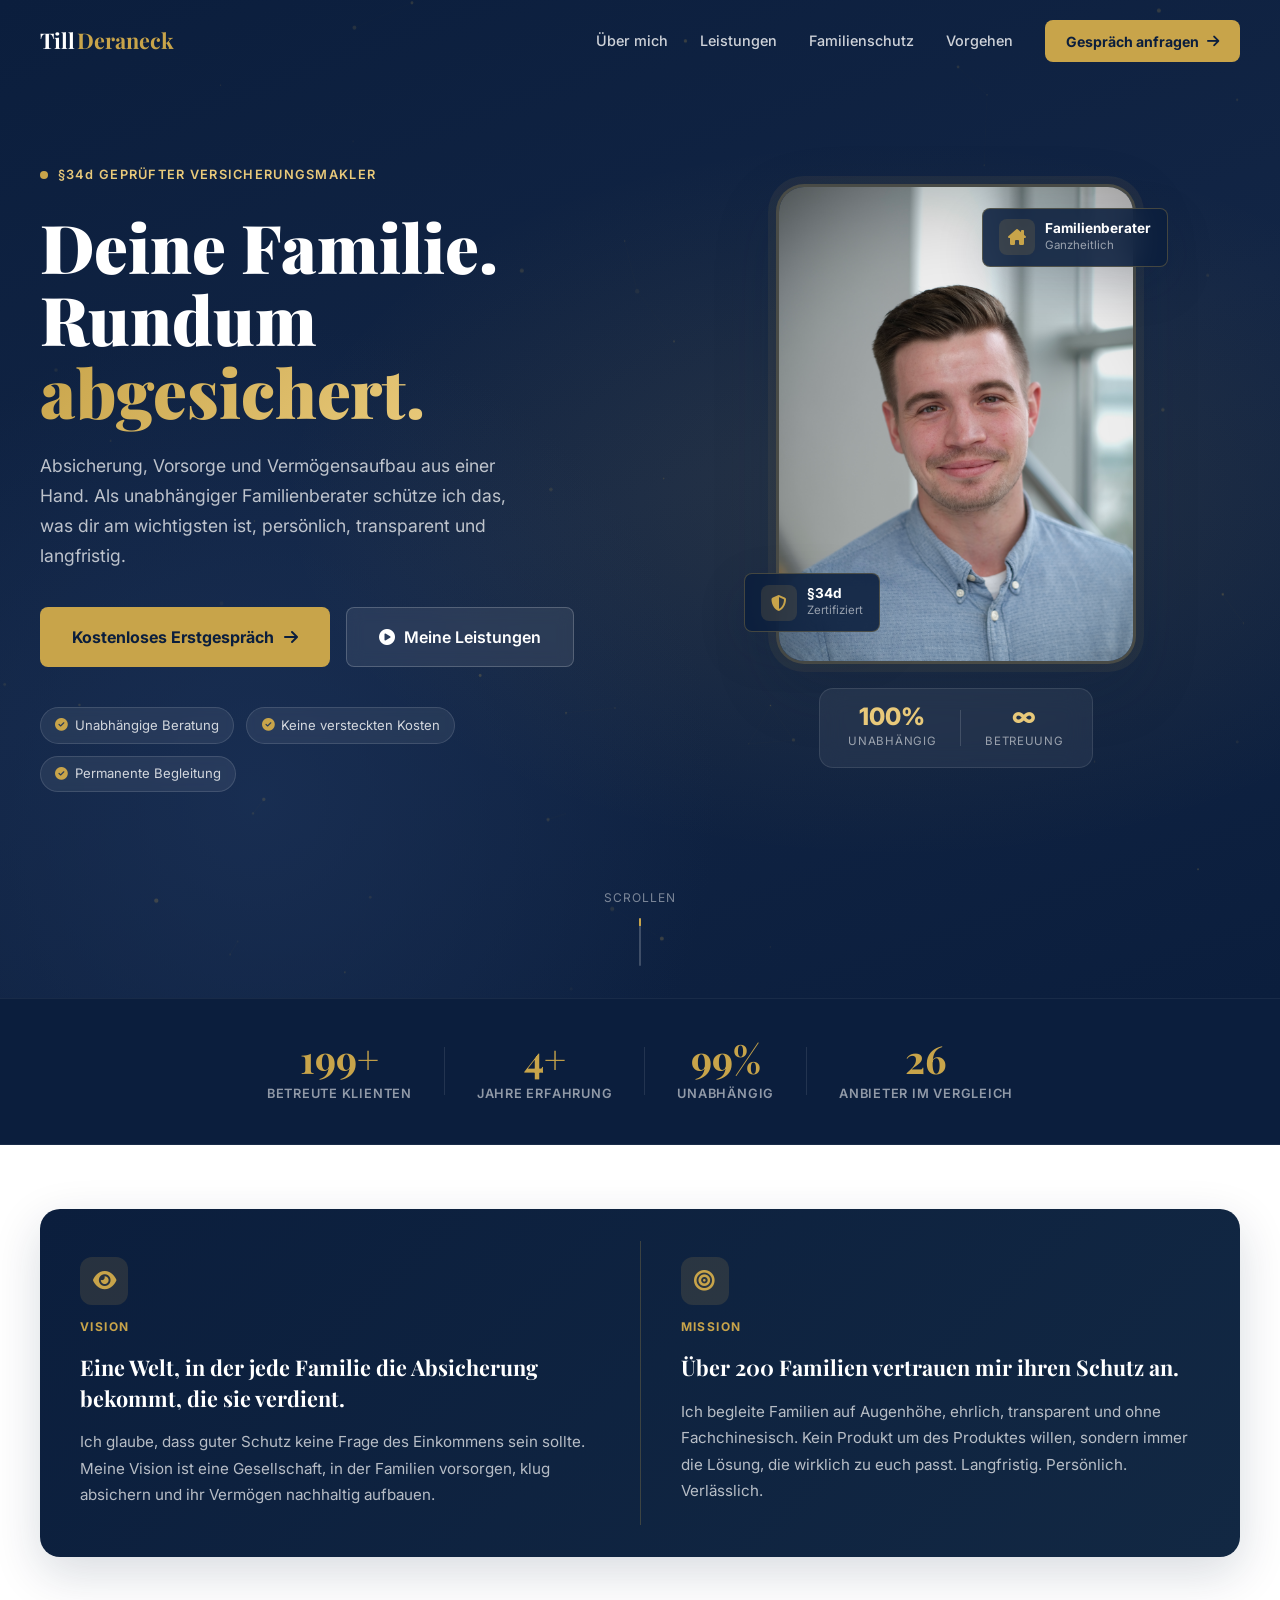
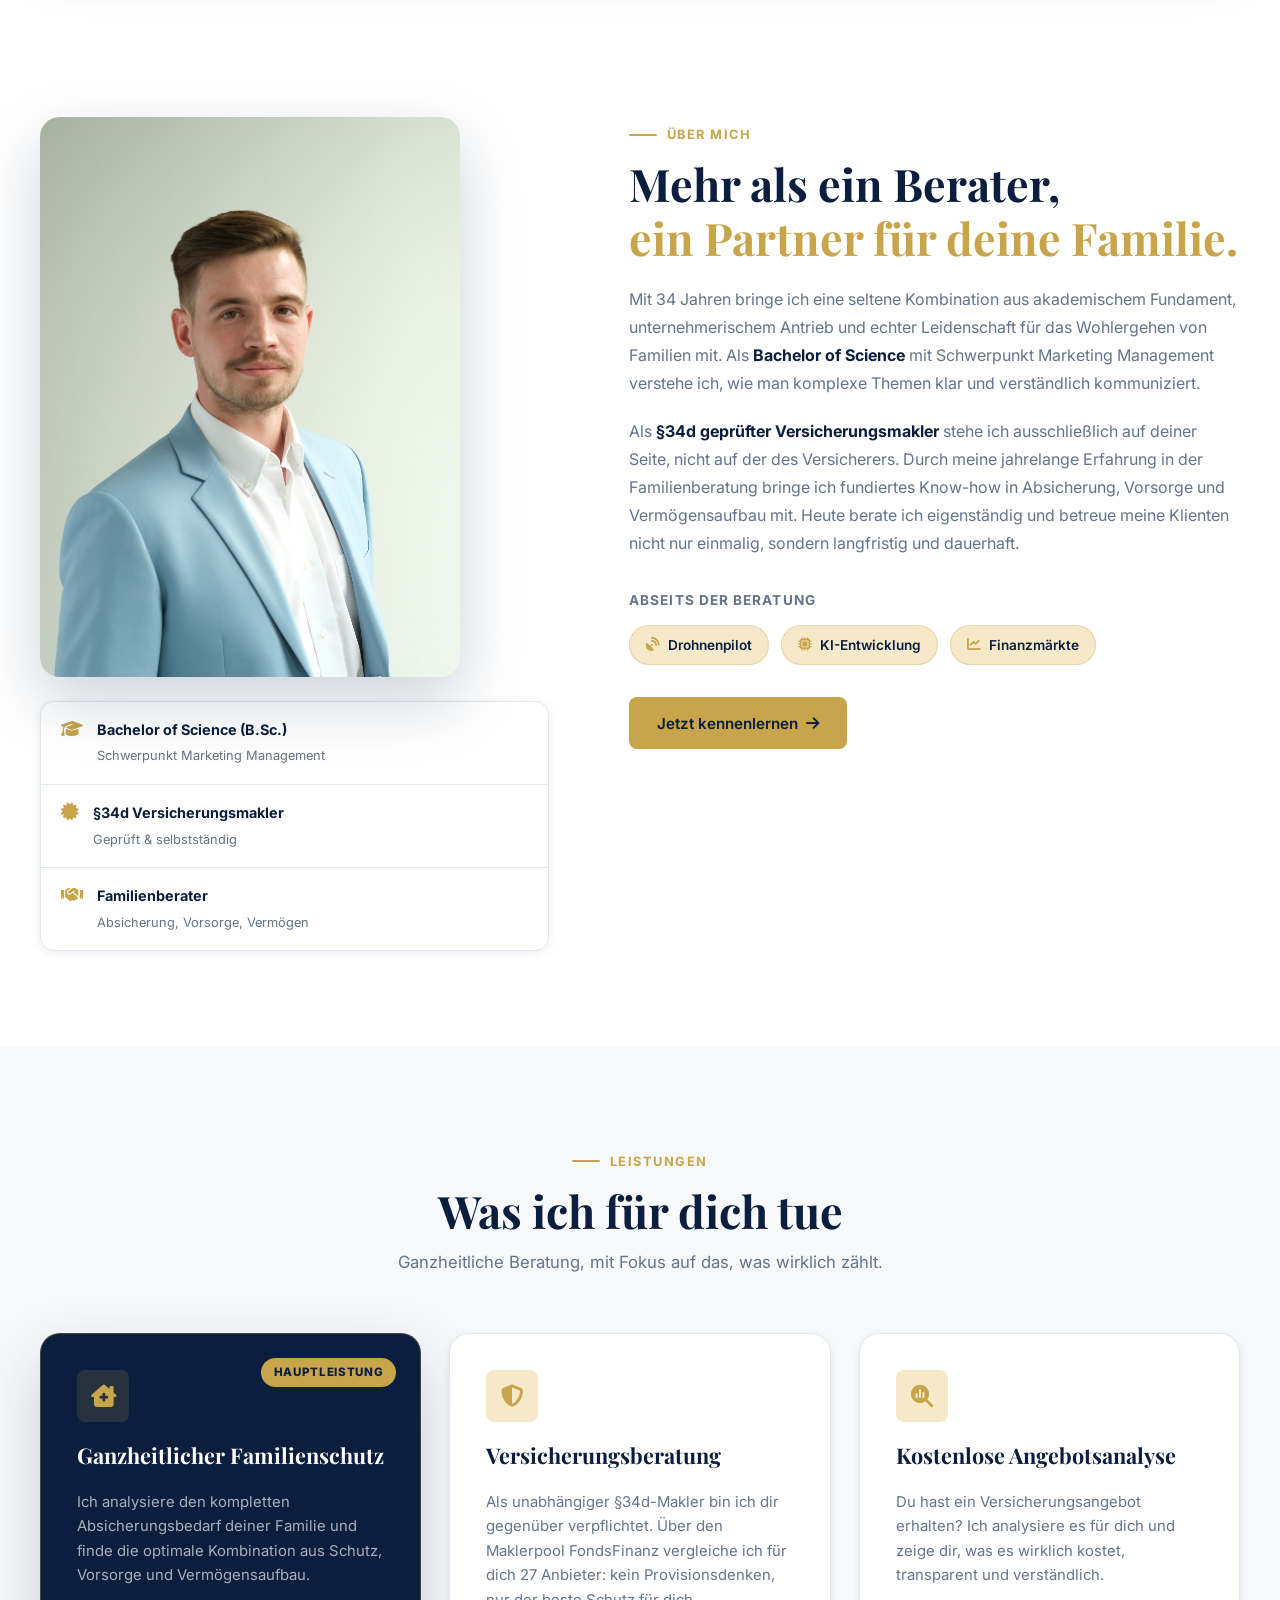
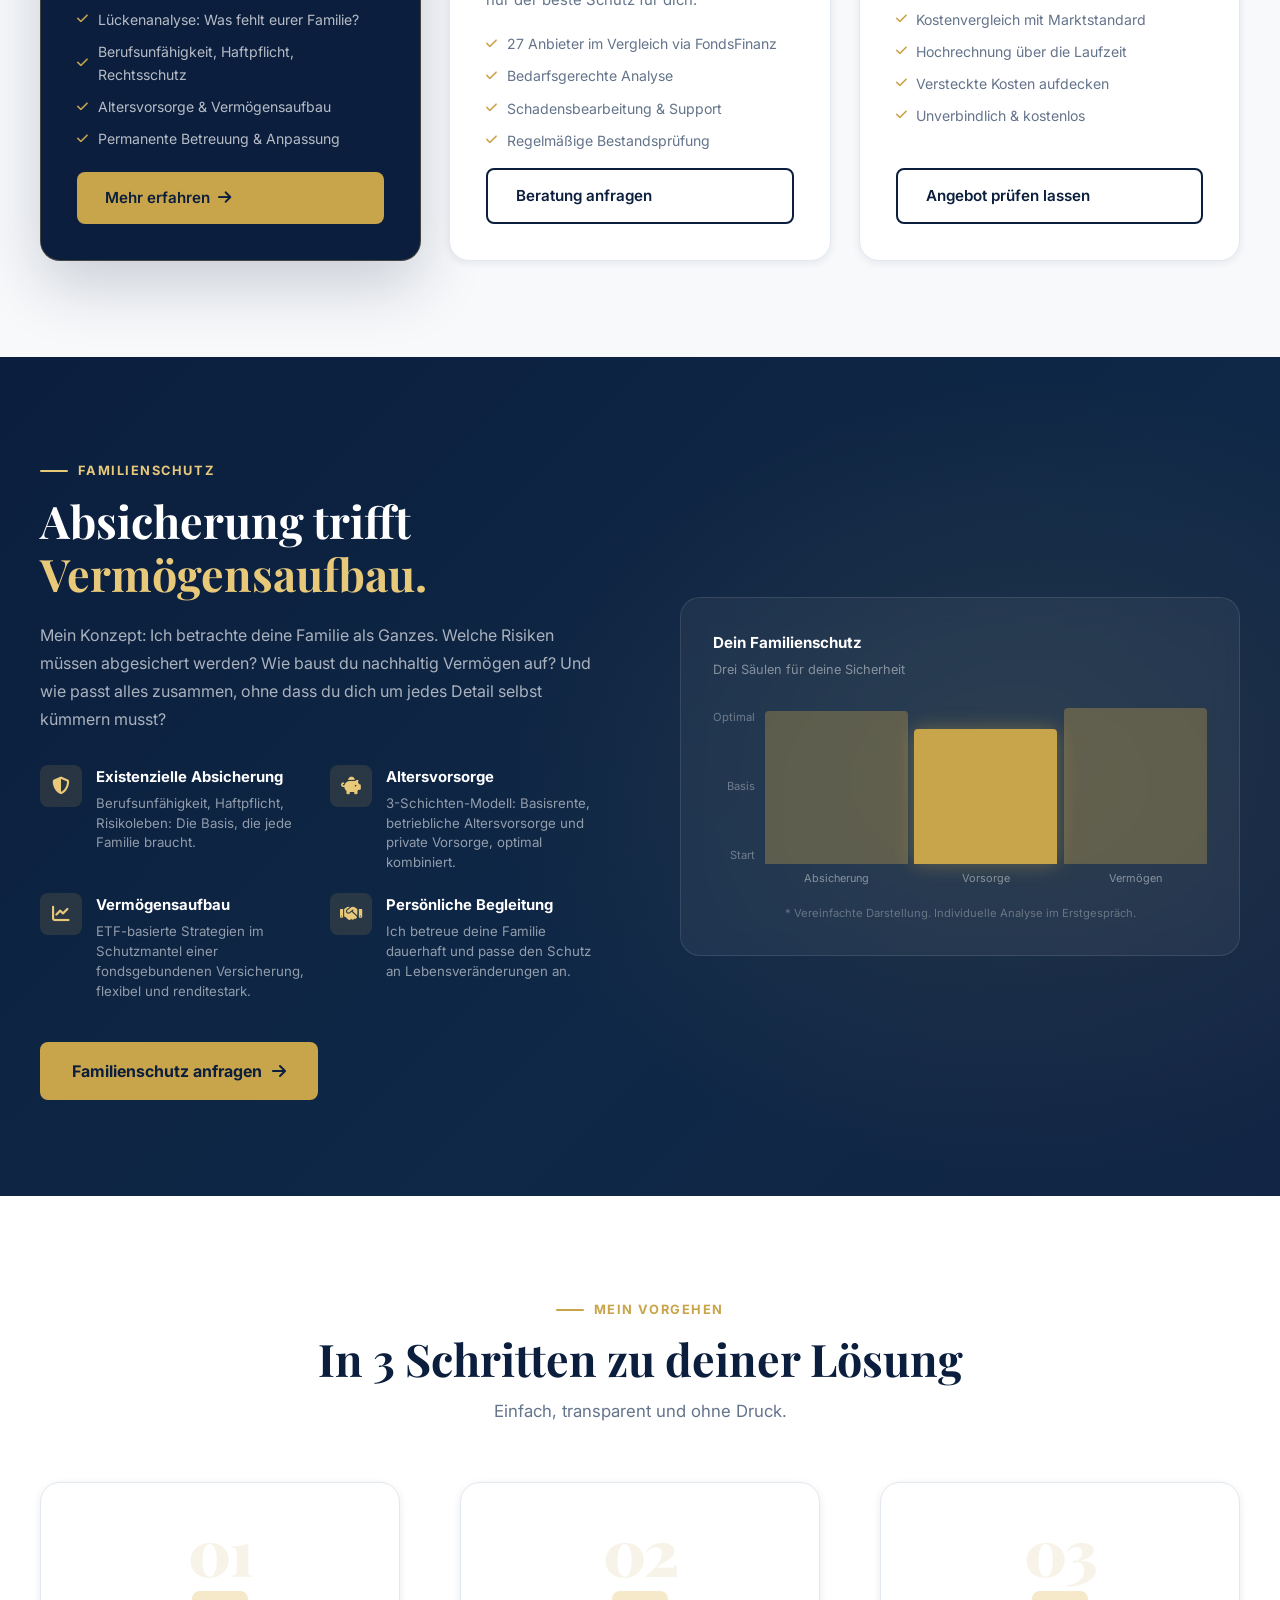
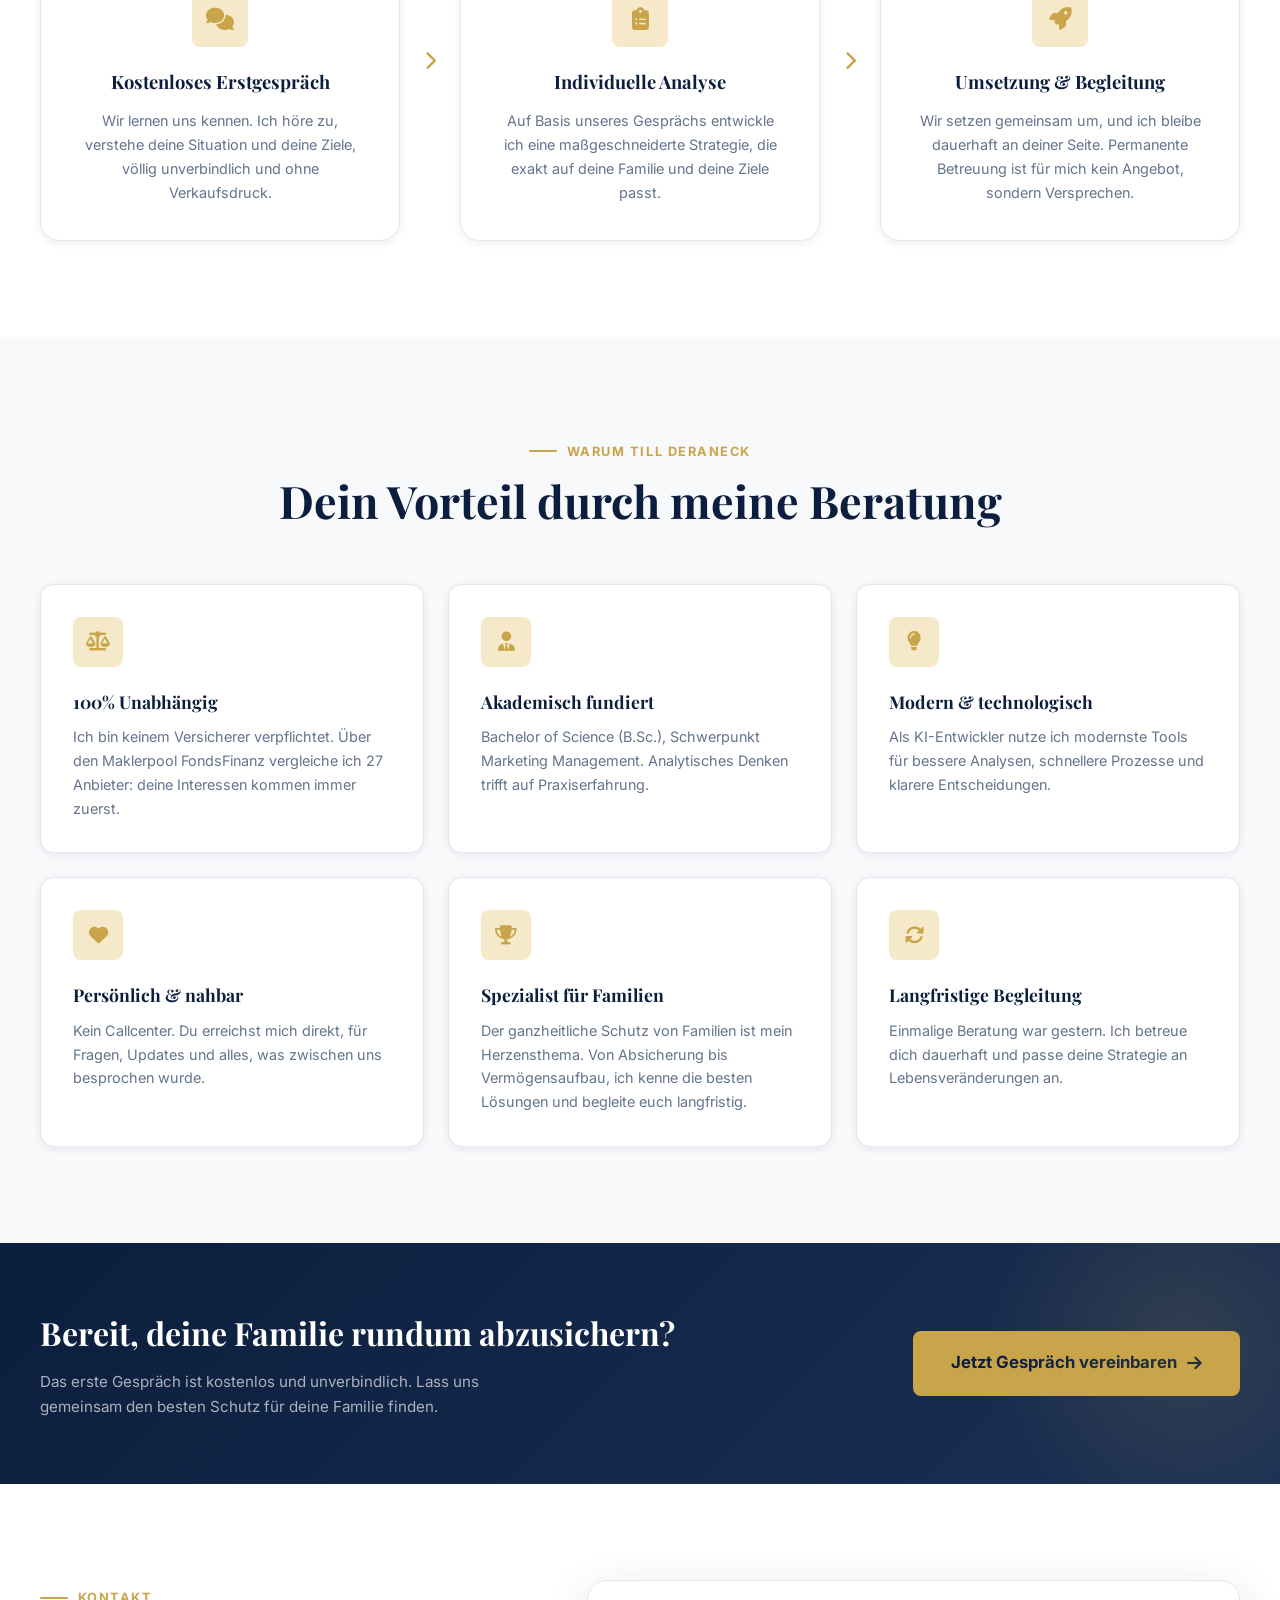
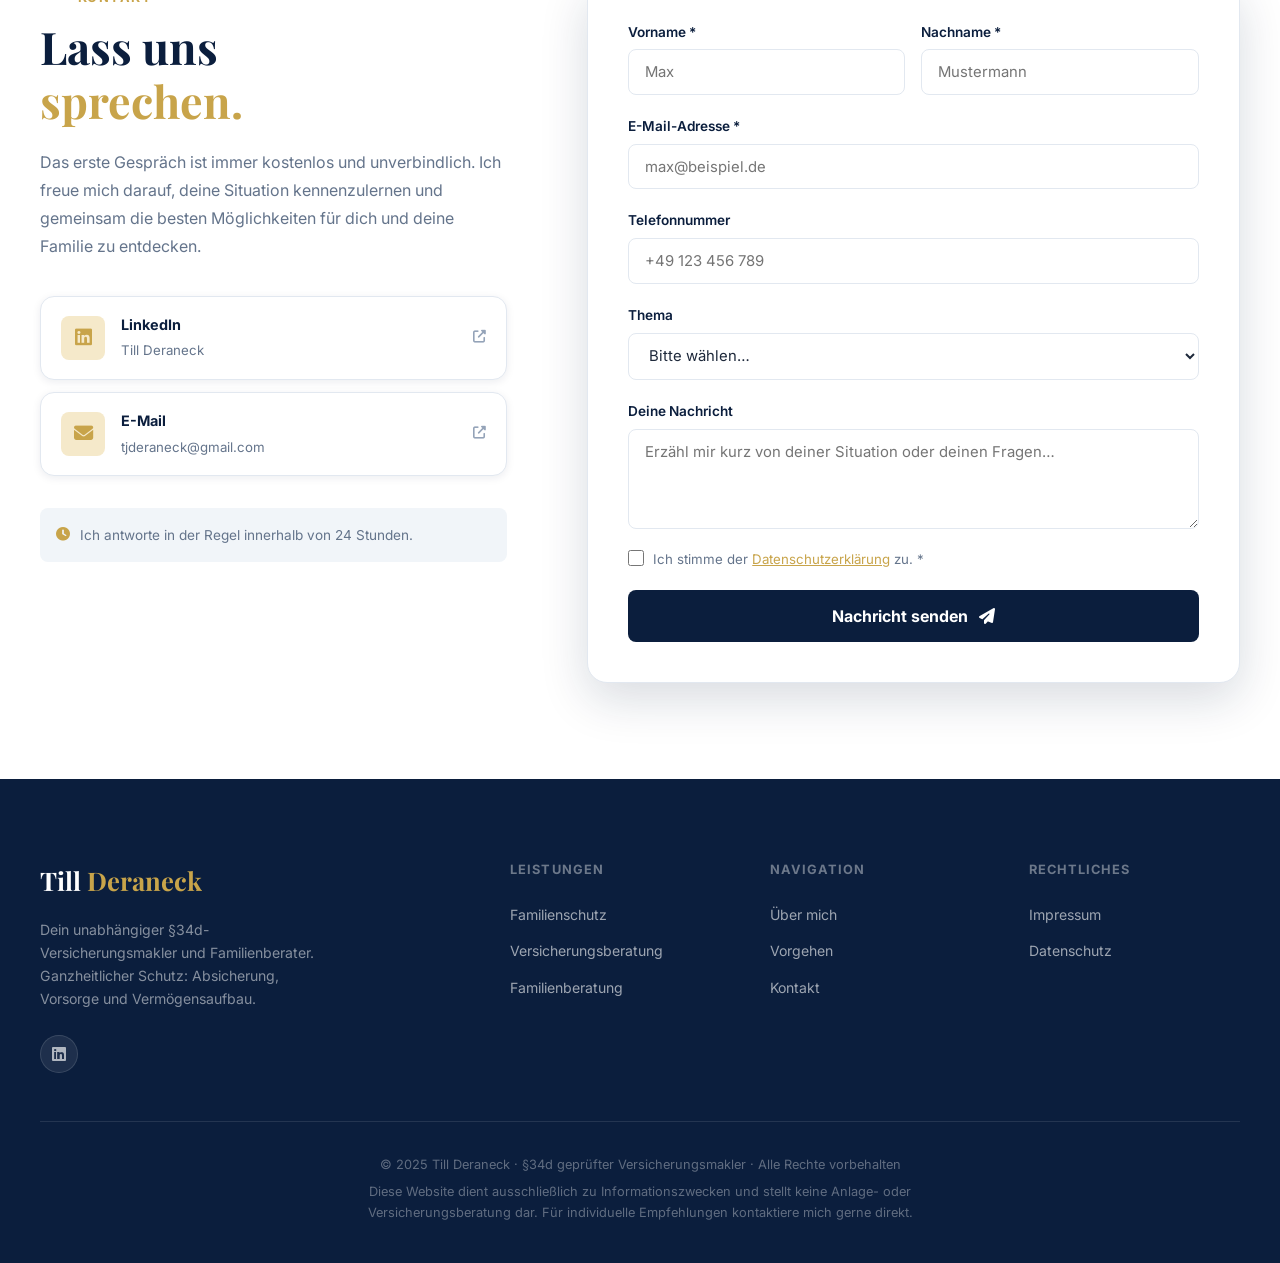
==== commit 8c0b5d84: "fix: Abschluss korrigiert zu Bachelor of Science (B.Sc.) War an 3 Stellen faelschlich als "Bachelor " ====
--- a/index.html
+++ b/index.html
@@ -224,7 +224,7 @@
             <div class="cred-item">
               <i class="fas fa-graduation-cap"></i>
               <div>
-                <strong>B.A. Business Administration</strong>
+                <strong>Bachelor of Science (B.Sc.)</strong>
                 <span>Schwerpunkt Marketing Management</span>
               </div>
             </div>
@@ -257,7 +257,7 @@
           <p class="about-p">
             Mit 34 Jahren bringe ich eine seltene Kombination aus akademischem Fundament,
             unternehmerischem Antrieb und echter Leidenschaft für das Wohlergehen von Familien mit.
-            Als <strong>Bachelor of Business Administration</strong> mit Schwerpunkt Marketing Management
+            Als <strong>Bachelor of Science</strong> mit Schwerpunkt Marketing Management
             verstehe ich, wie man komplexe Themen klar und verständlich kommuniziert.
           </p>
 
@@ -532,7 +532,7 @@
         <div class="why-card fade-in">
           <div class="why-icon"><i class="fas fa-user-tie"></i></div>
           <h3>Akademisch fundiert</h3>
-          <p>B.A. Business Administration, Schwerpunkt Marketing Management. Analytisches Denken trifft auf Praxiserfahrung.</p>
+          <p>Bachelor of Science (B.Sc.), Schwerpunkt Marketing Management. Analytisches Denken trifft auf Praxiserfahrung.</p>
         </div>
         <div class="why-card fade-in">
           <div class="why-icon"><i class="fas fa-lightbulb"></i></div>
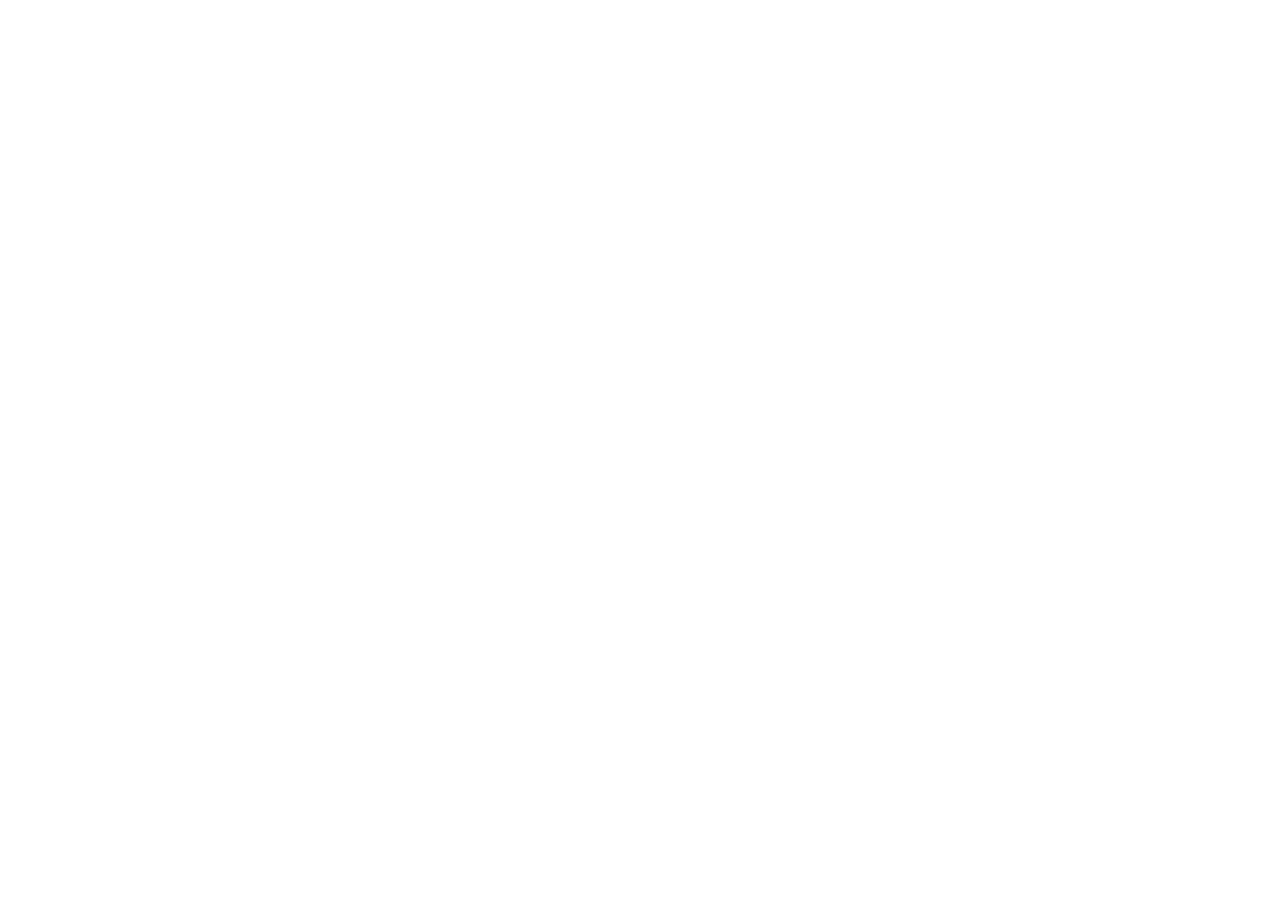
==== commit 38431548: "Seite umgezogen nach deraneck.eu/versicherung Der Inhalt liegt jetzt konsolidiert unter https://dera" ====
--- a/index.html
+++ b/index.html
@@ -3,879 +3,21 @@
 <head>
   <meta charset="UTF-8" />
   <meta name="viewport" content="width=device-width, initial-scale=1.0" />
-  <title>Till Johan Deraneck | Familienberater &amp; Versicherungsmakler</title>
-  <meta name="description" content="Till Johan Deraneck, dein unabhängiger §34d-Versicherungsmakler. Ganzheitlicher Schutz für deine Familie: Absicherung, Vorsorge und Vermögensaufbau aus einer Hand." />
-  <meta name="keywords" content="Versicherungsmakler, Familienberater, Absicherung Familie, Altersvorsorge, Berufsunfähigkeit, Vermögensaufbau, Till Johan Deraneck, Kiel" />
-
-  <!-- Open Graph -->
-  <meta property="og:title" content="Till Johan Deraneck | Familienberater &amp; Versicherungsmakler" />
-  <meta property="og:description" content="Ganzheitlicher Schutz für deine Familie: Absicherung, Vorsorge und Vermögensaufbau. Persönlich, transparent, langfristig." />
-  <meta property="og:type" content="website" />
-
-  <!-- Fonts -->
-  <link rel="preconnect" href="https://fonts.googleapis.com" />
-  <link rel="preconnect" href="https://fonts.gstatic.com" crossorigin />
-  <link href="https://fonts.googleapis.com/css2?family=Playfair+Display:wght@400;600;700;900&family=Inter:wght@300;400;500;600;700&display=swap" rel="stylesheet" />
-
-  <!-- Icons -->
-  <link rel="stylesheet" href="https://cdnjs.cloudflare.com/ajax/libs/font-awesome/6.5.0/css/all.min.css" />
-
-  <link rel="stylesheet" href="css/style.css" />
+  <meta http-equiv="refresh" content="0; url=https://deraneck.eu/versicherung/" />
+  <link rel="canonical" href="https://deraneck.eu/versicherung/" />
+  <meta name="robots" content="noindex, follow" />
+  <title>Umgezogen: Till Johan Deraneck, Versicherungsmakler</title>
+  <style>
+    body { background:#0a0a0a; color:#e8eaed; font-family:system-ui,-apple-system,sans-serif;
+           display:flex; align-items:center; justify-content:center; min-height:100vh;
+           margin:0; text-align:center; line-height:1.7; padding:1.5rem; }
+    a { color:#c8a44a; }
+  </style>
 </head>
 <body>
-
-  <!-- ===== NAVIGATION ===== -->
-  <nav class="navbar" id="navbar">
-    <div class="nav-container">
-      <a href="#home" class="nav-brand">
-        <span class="brand-first">Till</span>
-        <span class="brand-last">Deraneck</span>
-      </a>
-
-      <div class="nav-menu" id="navMenu">
-        <a href="#ueber-mich" class="nav-link">Über mich</a>
-        <a href="#leistungen" class="nav-link">Leistungen</a>
-        <a href="#familienschutz" class="nav-link">Familienschutz</a>
-        <a href="#prozess" class="nav-link">Vorgehen</a>
-        <a href="#kontakt" class="nav-cta-btn">
-          Gespräch anfragen
-          <i class="fas fa-arrow-right"></i>
-        </a>
-      </div>
-
-      <button class="nav-toggle" id="navToggle" aria-label="Menü öffnen">
-        <span class="toggle-bar"></span>
-        <span class="toggle-bar"></span>
-        <span class="toggle-bar"></span>
-      </button>
-    </div>
-  </nav>
-
-  <!-- ===== HERO ===== -->
-  <section class="hero" id="home">
-    <div class="hero-bg-gradient"></div>
-    <canvas class="hero-canvas" id="heroCanvas"></canvas>
-
-    <div class="hero-inner">
-      <div class="hero-text">
-        <div class="hero-eyebrow reveal-up" style="text-transform:none">
-          <span class="eyebrow-dot"></span>
-          §34d GEPRÜFTER VERSICHERUNGSMAKLER
-        </div>
-
-        <h1 class="hero-headline reveal-up delay-1">
-          Deine Familie.<br />
-          Rundum<br />
-          <span class="headline-accent">abgesichert.</span>
-        </h1>
-
-        <p class="hero-sub reveal-up delay-2">
-          Absicherung, Vorsorge und Vermögensaufbau aus einer Hand. Als unabhängiger Familienberater
-          schütze ich das, was dir am wichtigsten ist, persönlich, transparent und langfristig.
-        </p>
-
-        <div class="hero-actions reveal-up delay-3">
-          <a href="#kontakt" class="btn-hero-primary">
-            Kostenloses Erstgespräch
-            <i class="fas fa-arrow-right"></i>
-          </a>
-          <a href="#leistungen" class="btn-hero-ghost">
-            <i class="fas fa-play-circle"></i>
-            Meine Leistungen
-          </a>
-        </div>
-
-        <div class="hero-trust reveal-up delay-4">
-          <div class="trust-pill"><i class="fas fa-circle-check"></i> Unabhängige Beratung</div>
-          <div class="trust-pill"><i class="fas fa-circle-check"></i> Keine versteckten Kosten</div>
-          <div class="trust-pill"><i class="fas fa-circle-check"></i> Permanente Begleitung</div>
-        </div>
-      </div>
-
-      <div class="hero-visual reveal-right delay-2">
-        <div class="profile-frame">
-          <div class="profile-img-wrapper">
-            <img
-              src="images/hero.jpg"
-              alt="Till Johan Deraneck, Versicherungsmakler &amp; Familienexperte"
-              class="profile-img"
-              id="heroImg"
-              onerror="document.getElementById('heroImg').style.display='none'; document.getElementById('heroPh').style.display='flex';"
-            />
-            <div class="profile-placeholder" id="heroPh">
-              <i class="fas fa-user"></i>
-              <p>Dein Foto hier</p>
-              <small>Datei: images/hero.jpg</small>
-            </div>
-          </div>
-
-          <div class="profile-badge badge-top">
-            <div class="badge-icon"><i class="fas fa-house-chimney"></i></div>
-            <div class="badge-text">
-              <strong>Familienberater</strong>
-              <span>Ganzheitlich</span>
-            </div>
-          </div>
-
-          <div class="profile-badge badge-bottom">
-            <div class="badge-icon"><i class="fas fa-shield-halved"></i></div>
-            <div class="badge-text">
-              <strong>§34d</strong>
-              <span>Zertifiziert</span>
-            </div>
-          </div>
-        </div>
-
-        <div class="hero-stats-float">
-          <div class="stat-float">
-            <span class="stat-float-num">100%</span>
-            <span class="stat-float-label">Unabhängig</span>
-          </div>
-          <div class="stat-divider"></div>
-          <div class="stat-float">
-            <span class="stat-float-num">∞</span>
-            <span class="stat-float-label">Betreuung</span>
-          </div>
-        </div>
-      </div>
-    </div>
-
-    <a href="#ueber-mich" class="hero-scroll-hint" aria-label="Scrollen">
-      <span class="scroll-text">Scrollen</span>
-      <div class="scroll-line">
-        <div class="scroll-dot"></div>
-      </div>
-    </a>
-  </section>
-
-  <!-- ===== TRUST BAR ===== -->
-  <section class="trust-bar">
-    <div class="container">
-      <div class="trust-bar-grid">
-        <div class="trust-bar-item">
-          <div class="counter" data-target="200" data-suffix="+">0</div>
-          <div class="counter-label">Betreute Klienten</div>
-        </div>
-        <div class="trust-bar-divider"></div>
-        <div class="trust-bar-item">
-          <div class="counter" data-target="5" data-suffix="+">0</div>
-          <div class="counter-label">Jahre Erfahrung</div>
-        </div>
-        <div class="trust-bar-divider"></div>
-        <div class="trust-bar-item">
-          <div class="counter" data-target="100" data-suffix="%">0</div>
-          <div class="counter-label">Unabhängig</div>
-        </div>
-        <div class="trust-bar-divider"></div>
-        <div class="trust-bar-item">
-          <div class="counter" data-target="27" data-suffix="">0</div>
-          <div class="counter-label">Anbieter im Vergleich</div>
-        </div>
-      </div>
-    </div>
-  </section>
-
-  <!-- ===== VISION & MISSION ===== -->
-  <section class="section vision-section">
-    <div class="container">
-      <div class="vision-grid">
-
-        <div class="vision-card reveal-up">
-          <div class="vision-icon"><i class="fas fa-eye"></i></div>
-          <div class="vision-label">Vision</div>
-          <h3 class="vision-heading">Eine Welt, in der jede Familie die Absicherung bekommt, die sie verdient.</h3>
-          <p class="vision-body">Ich glaube, dass guter Schutz keine Frage des Einkommens sein sollte. Meine Vision ist eine Gesellschaft, in der Familien vorsorgen, klug absichern und ihr Vermögen nachhaltig aufbauen.</p>
-        </div>
-
-        <div class="vision-divider"></div>
-
-        <div class="vision-card reveal-up" style="--delay:.15s">
-          <div class="vision-icon"><i class="fas fa-bullseye"></i></div>
-          <div class="vision-label">Mission</div>
-          <h3 class="vision-heading">Über 200 Familien vertrauen mir ihren Schutz an.</h3>
-          <p class="vision-body">Ich begleite Familien auf Augenhöhe, ehrlich, transparent und ohne Fachchinesisch. Kein Produkt um des Produktes willen, sondern immer die Lösung, die wirklich zu euch passt. Langfristig. Persönlich. Verlässlich.</p>
-        </div>
-
-      </div>
-    </div>
-  </section>
-
-  <!-- ===== ABOUT ===== -->
-  <section class="section about-section" id="ueber-mich">
-    <div class="container">
-      <div class="about-grid">
-
-        <div class="about-image-col fade-in">
-          <div class="about-img-frame">
-            <img
-              src="images/about.jpg"
-              alt="Till Deraneck"
-              class="about-img"
-              id="aboutImg"
-              onerror="document.getElementById('aboutImg').style.display='none'; document.getElementById('aboutPh').style.display='flex';"
-            />
-            <div class="about-placeholder" id="aboutPh">
-              <i class="fas fa-user-tie"></i>
-              <small>Datei: images/about.jpg</small>
-            </div>
-          </div>
-
-          <div class="about-credentials-card">
-            <div class="cred-item">
-              <i class="fas fa-graduation-cap"></i>
-              <div>
-                <strong>Bachelor of Science (B.Sc.)</strong>
-                <span>Schwerpunkt Marketing Management</span>
-              </div>
-            </div>
-            <div class="cred-divider"></div>
-            <div class="cred-item">
-              <i class="fas fa-certificate"></i>
-              <div>
-                <strong>§34d Versicherungsmakler</strong>
-                <span>Geprüft & selbstständig</span>
-              </div>
-            </div>
-            <div class="cred-divider"></div>
-            <div class="cred-item">
-              <i class="fas fa-handshake"></i>
-              <div>
-                <strong>Familienberater</strong>
-                <span>Absicherung, Vorsorge, Vermögen</span>
-              </div>
-            </div>
-          </div>
-        </div>
-
-        <div class="about-content-col fade-in">
-          <div class="section-eyebrow">Über mich</div>
-          <h2 class="section-heading">
-            Mehr als ein Berater,<br />
-            <span class="heading-accent">ein Partner für deine Familie.</span>
-          </h2>
-
-          <p class="about-p">
-            Mit 34 Jahren bringe ich eine seltene Kombination aus akademischem Fundament,
-            unternehmerischem Antrieb und echter Leidenschaft für das Wohlergehen von Familien mit.
-            Als <strong>Bachelor of Science</strong> mit Schwerpunkt Marketing Management
-            verstehe ich, wie man komplexe Themen klar und verständlich kommuniziert.
-          </p>
-
-          <p class="about-p">
-            Als <strong>§34d geprüfter Versicherungsmakler</strong> stehe ich ausschließlich auf
-            deiner Seite, nicht auf der des Versicherers. Durch meine jahrelange Erfahrung
-            in der Familienberatung bringe ich fundiertes Know-how in Absicherung,
-            Vorsorge und Vermögensaufbau mit. Heute berate ich eigenständig und betreue meine
-            Klienten nicht nur einmalig, sondern langfristig und dauerhaft.
-          </p>
-
-          <div class="about-passions">
-            <h3 class="passions-title">Abseits der Beratung</h3>
-            <div class="passions-grid">
-              <div class="passion-chip">
-                <i class="fas fa-satellite-dish"></i>
-                <span>Drohnenpilot</span>
-              </div>
-              <div class="passion-chip">
-                <i class="fas fa-microchip"></i>
-                <span>KI-Entwicklung</span>
-              </div>
-              <div class="passion-chip">
-                <i class="fas fa-chart-line"></i>
-                <span>Finanzmärkte</span>
-              </div>
-            </div>
-          </div>
-
-          <a href="#kontakt" class="btn-primary">
-            Jetzt kennenlernen
-            <i class="fas fa-arrow-right"></i>
-          </a>
-        </div>
-
-      </div>
-    </div>
-  </section>
-
-  <!-- ===== SERVICES ===== -->
-  <section class="section services-section bg-light" id="leistungen">
-    <div class="container">
-      <div class="section-header fade-in">
-        <div class="section-eyebrow">Leistungen</div>
-        <h2 class="section-heading">Was ich für dich tue</h2>
-        <p class="section-sub">Ganzheitliche Beratung, mit Fokus auf das, was wirklich zählt.</p>
-      </div>
-
-      <div class="services-grid">
-
-        <!-- Familienschutz – featured -->
-        <div class="service-card service-featured fade-in">
-          <div class="service-badge-label">Hauptleistung</div>
-          <div class="service-icon-wrap featured-icon">
-            <i class="fas fa-house-chimney-medical"></i>
-          </div>
-          <h3 class="service-title">Ganzheitlicher Familienschutz</h3>
-          <p class="service-desc">
-            Ich analysiere den kompletten Absicherungsbedarf deiner Familie und
-            finde die optimale Kombination aus Schutz, Vorsorge und Vermögensaufbau.
-          </p>
-          <ul class="service-list">
-            <li><i class="fas fa-check"></i> Lückenanalyse: Was fehlt eurer Familie?</li>
-            <li><i class="fas fa-check"></i> Berufsunfähigkeit, Haftpflicht, Rechtsschutz</li>
-            <li><i class="fas fa-check"></i> Altersvorsorge & Vermögensaufbau</li>
-            <li><i class="fas fa-check"></i> Permanente Betreuung & Anpassung</li>
-          </ul>
-          <a href="#familienschutz" class="btn-primary">
-            Mehr erfahren <i class="fas fa-arrow-right"></i>
-          </a>
-        </div>
-
-        <!-- Versicherung -->
-        <div class="service-card fade-in">
-          <div class="service-icon-wrap">
-            <i class="fas fa-shield-halved"></i>
-          </div>
-          <h3 class="service-title">Versicherungsberatung</h3>
-          <p class="service-desc">
-            Als unabhängiger §34d-Makler bin ich dir gegenüber verpflichtet.
-            Über den Maklerpool FondsFinanz vergleiche ich für dich 27 Anbieter:
-            kein Provisionsdenken, nur der beste Schutz für dich.
-          </p>
-          <ul class="service-list">
-            <li><i class="fas fa-check"></i> 27 Anbieter im Vergleich via FondsFinanz</li>
-            <li><i class="fas fa-check"></i> Bedarfsgerechte Analyse</li>
-            <li><i class="fas fa-check"></i> Schadensbearbeitung & Support</li>
-            <li><i class="fas fa-check"></i> Regelmäßige Bestandsprüfung</li>
-          </ul>
-          <a href="#kontakt" class="btn-outline">Beratung anfragen</a>
-        </div>
-
-        <!-- Angebotsanalyse -->
-        <div class="service-card fade-in">
-          <div class="service-icon-wrap">
-            <i class="fas fa-magnifying-glass-chart"></i>
-          </div>
-          <h3 class="service-title">Kostenlose Angebotsanalyse</h3>
-          <p class="service-desc">
-            Du hast ein Versicherungsangebot erhalten? Ich analysiere es für dich
-            und zeige dir, was es wirklich kostet, transparent und verständlich.
-          </p>
-          <ul class="service-list">
-            <li><i class="fas fa-check"></i> Kostenvergleich mit Marktstandard</li>
-            <li><i class="fas fa-check"></i> Hochrechnung über die Laufzeit</li>
-            <li><i class="fas fa-check"></i> Versteckte Kosten aufdecken</li>
-            <li><i class="fas fa-check"></i> Unverbindlich & kostenlos</li>
-          </ul>
-          <a href="#kontakt" class="btn-outline">Angebot prüfen lassen</a>
-        </div>
-
-      </div>
-    </div>
-  </section>
-
-  <!-- ===== FAMILIENSCHUTZ DEEP DIVE ===== -->
-  <section class="invest4kids-section" id="familienschutz">
-    <div class="i4k-bg"></div>
-    <div class="container">
-      <div class="i4k-grid">
-
-        <div class="i4k-text fade-in">
-          <div class="section-eyebrow light">Familienschutz</div>
-          <h2 class="section-heading light">
-            Absicherung trifft
-            <span class="heading-accent-light">Vermögensaufbau.</span>
-          </h2>
-          <p class="i4k-desc">
-            Mein Konzept: Ich betrachte deine Familie als Ganzes. Welche Risiken
-            müssen abgesichert werden? Wie baust du nachhaltig Vermögen auf?
-            Und wie passt alles zusammen, ohne dass du dich um jedes Detail
-            selbst kümmern musst?
-          </p>
-
-          <div class="i4k-features">
-            <div class="i4k-feature">
-              <div class="i4k-feature-icon"><i class="fas fa-shield-halved"></i></div>
-              <div class="i4k-feature-text">
-                <h4>Existenzielle Absicherung</h4>
-                <p>Berufsunfähigkeit, Haftpflicht, Risikoleben: Die Basis, die jede Familie braucht.</p>
-              </div>
-            </div>
-            <div class="i4k-feature">
-              <div class="i4k-feature-icon"><i class="fas fa-piggy-bank"></i></div>
-              <div class="i4k-feature-text">
-                <h4>Altersvorsorge</h4>
-                <p>3-Schichten-Modell: Basisrente, betriebliche Altersvorsorge und private Vorsorge, optimal kombiniert.</p>
-              </div>
-            </div>
-            <div class="i4k-feature">
-              <div class="i4k-feature-icon"><i class="fas fa-chart-line"></i></div>
-              <div class="i4k-feature-text">
-                <h4>Vermögensaufbau</h4>
-                <p>ETF-basierte Strategien im Schutzmantel einer fondsgebundenen Versicherung, flexibel und renditestark.</p>
-              </div>
-            </div>
-            <div class="i4k-feature">
-              <div class="i4k-feature-icon"><i class="fas fa-handshake"></i></div>
-              <div class="i4k-feature-text">
-                <h4>Persönliche Begleitung</h4>
-                <p>Ich betreue deine Familie dauerhaft und passe den Schutz an Lebensveränderungen an.</p>
-              </div>
-            </div>
-          </div>
-
-          <a href="#kontakt" class="btn-gold">
-            Familienschutz anfragen
-            <i class="fas fa-arrow-right"></i>
-          </a>
-        </div>
-
-        <div class="i4k-visual fade-in">
-          <div class="growth-card">
-            <div class="growth-card-header">
-              <span>Dein Familienschutz</span>
-              <span class="growth-subtitle">Drei Säulen für deine Sicherheit</span>
-            </div>
-            <div class="growth-chart">
-              <div class="chart-y-labels">
-                <span>Optimal</span>
-                <span>Basis</span>
-                <span>Start</span>
-              </div>
-              <div class="chart-bars-wrap">
-                <div class="chart-bar-item">
-                  <div class="chart-bar-col" style="--h:85%"></div>
-                  <span class="chart-bar-label">Absicherung</span>
-                </div>
-                <div class="chart-bar-item chart-bar-highlight">
-                  <div class="chart-bar-col" style="--h:75%"></div>
-                  <span class="chart-bar-label">Vorsorge</span>
-                </div>
-                <div class="chart-bar-item">
-                  <div class="chart-bar-col" style="--h:90%"></div>
-                  <span class="chart-bar-label">Vermögen</span>
-                </div>
-              </div>
-            </div>
-            <p class="chart-disclaimer">* Vereinfachte Darstellung. Individuelle Analyse im Erstgespräch.</p>
-          </div>
-        </div>
-
-      </div>
-    </div>
-  </section>
-
-  <!-- ===== PROCESS ===== -->
-  <section class="section process-section" id="prozess">
-    <div class="container">
-      <div class="section-header fade-in">
-        <div class="section-eyebrow">Mein Vorgehen</div>
-        <h2 class="section-heading">In 3 Schritten zu deiner Lösung</h2>
-        <p class="section-sub">Einfach, transparent und ohne Druck.</p>
-      </div>
-
-      <div class="process-grid">
-        <div class="process-step fade-in">
-          <div class="step-num">01</div>
-          <div class="step-icon-wrap"><i class="fas fa-comments"></i></div>
-          <h3 class="step-title">Kostenloses Erstgespräch</h3>
-          <p class="step-desc">
-            Wir lernen uns kennen. Ich höre zu, verstehe deine Situation und deine Ziele,
-            völlig unverbindlich und ohne Verkaufsdruck.
-          </p>
-        </div>
-
-        <div class="process-arrow fade-in">
-          <i class="fas fa-chevron-right"></i>
-        </div>
-
-        <div class="process-step fade-in">
-          <div class="step-num">02</div>
-          <div class="step-icon-wrap"><i class="fas fa-clipboard-list"></i></div>
-          <h3 class="step-title">Individuelle Analyse</h3>
-          <p class="step-desc">
-            Auf Basis unseres Gesprächs entwickle ich eine maßgeschneiderte Strategie,
-            die exakt auf deine Familie und deine Ziele passt.
-          </p>
-        </div>
-
-        <div class="process-arrow fade-in">
-          <i class="fas fa-chevron-right"></i>
-        </div>
-
-        <div class="process-step fade-in">
-          <div class="step-num">03</div>
-          <div class="step-icon-wrap"><i class="fas fa-rocket"></i></div>
-          <h3 class="step-title">Umsetzung & Begleitung</h3>
-          <p class="step-desc">
-            Wir setzen gemeinsam um, und ich bleibe dauerhaft an deiner Seite.
-            Permanente Betreuung ist für mich kein Angebot, sondern Versprechen.
-          </p>
-        </div>
-      </div>
-    </div>
-  </section>
-
-  <!-- ===== WHY ME ===== -->
-  <section class="section why-section bg-light">
-    <div class="container">
-      <div class="section-header fade-in">
-        <div class="section-eyebrow">Warum Till Deraneck</div>
-        <h2 class="section-heading">Dein Vorteil durch meine Beratung</h2>
-      </div>
-
-      <div class="why-grid">
-        <div class="why-card fade-in">
-          <div class="why-icon"><i class="fas fa-scale-balanced"></i></div>
-          <h3>100% Unabhängig</h3>
-          <p>Ich bin keinem Versicherer verpflichtet. Über den Maklerpool FondsFinanz vergleiche ich 27 Anbieter: deine Interessen kommen immer zuerst.</p>
-        </div>
-        <div class="why-card fade-in">
-          <div class="why-icon"><i class="fas fa-user-tie"></i></div>
-          <h3>Akademisch fundiert</h3>
-          <p>Bachelor of Science (B.Sc.), Schwerpunkt Marketing Management. Analytisches Denken trifft auf Praxiserfahrung.</p>
-        </div>
-        <div class="why-card fade-in">
-          <div class="why-icon"><i class="fas fa-lightbulb"></i></div>
-          <h3>Modern & technologisch</h3>
-          <p>Als KI-Entwickler nutze ich modernste Tools für bessere Analysen, schnellere Prozesse und klarere Entscheidungen.</p>
-        </div>
-        <div class="why-card fade-in">
-          <div class="why-icon"><i class="fas fa-heart"></i></div>
-          <h3>Persönlich & nahbar</h3>
-          <p>Kein Callcenter. Du erreichst mich direkt, für Fragen, Updates und alles, was zwischen uns besprochen wurde.</p>
-        </div>
-        <div class="why-card fade-in">
-          <div class="why-icon"><i class="fas fa-trophy"></i></div>
-          <h3>Spezialist für Familien</h3>
-          <p>Der ganzheitliche Schutz von Familien ist mein Herzensthema. Von Absicherung bis Vermögensaufbau, ich kenne die besten Lösungen und begleite euch langfristig.</p>
-        </div>
-        <div class="why-card fade-in">
-          <div class="why-icon"><i class="fas fa-rotate"></i></div>
-          <h3>Langfristige Begleitung</h3>
-          <p>Einmalige Beratung war gestern. Ich betreue dich dauerhaft und passe deine Strategie an Lebensveränderungen an.</p>
-        </div>
-      </div>
-    </div>
-  </section>
-
-  <!-- ===== CTA BANNER ===== -->
-  <section class="cta-banner">
-    <div class="container">
-      <div class="cta-banner-inner fade-in">
-        <div class="cta-banner-text">
-          <h2>Bereit, deine Familie rundum abzusichern?</h2>
-          <p>Das erste Gespräch ist kostenlos und unverbindlich. Lass uns gemeinsam den besten Schutz für deine Familie finden.</p>
-        </div>
-        <a href="#kontakt" class="btn-gold btn-large">
-          Jetzt Gespräch vereinbaren
-          <i class="fas fa-arrow-right"></i>
-        </a>
-      </div>
-    </div>
-  </section>
-
-  <!-- ===== CONTACT ===== -->
-  <section class="section contact-section" id="kontakt">
-    <div class="container">
-      <div class="contact-grid">
-
-        <div class="contact-info fade-in">
-          <div class="section-eyebrow">Kontakt</div>
-          <h2 class="section-heading">
-            Lass uns<br />
-            <span class="heading-accent">sprechen.</span>
-          </h2>
-          <p class="contact-desc">
-            Das erste Gespräch ist immer kostenlos und unverbindlich. Ich freue mich
-            darauf, deine Situation kennenzulernen und gemeinsam die besten Möglichkeiten
-            für dich und deine Familie zu entdecken.
-          </p>
-
-          <div class="contact-channels">
-            <a href="https://www.linkedin.com/in/till-deraneck/" target="_blank" rel="noopener" class="contact-channel">
-              <div class="channel-icon"><i class="fab fa-linkedin"></i></div>
-              <div class="channel-text">
-                <strong>LinkedIn</strong>
-                <span>Till Deraneck</span>
-              </div>
-              <i class="fas fa-external-link-alt channel-arrow"></i>
-            </a>
-            <a href="mailto:tjderaneck@gmail.com" class="contact-channel">
-              <div class="channel-icon"><i class="fas fa-envelope"></i></div>
-              <div class="channel-text">
-                <strong>E-Mail</strong>
-                <span>tjderaneck@gmail.com</span>
-              </div>
-              <i class="fas fa-external-link-alt channel-arrow"></i>
-            </a>
-          </div>
-
-          <div class="contact-promise">
-            <i class="fas fa-clock"></i>
-            <span>Ich antworte in der Regel innerhalb von 24 Stunden.</span>
-          </div>
-        </div>
-
-        <div class="contact-form-col fade-in">
-          <form class="contact-form" id="contactForm" novalidate>
-            <div class="form-row-2">
-              <div class="form-field">
-                <label for="firstName">Vorname *</label>
-                <input type="text" id="firstName" name="firstName" placeholder="Max" required />
-              </div>
-              <div class="form-field">
-                <label for="lastName">Nachname *</label>
-                <input type="text" id="lastName" name="lastName" placeholder="Mustermann" required />
-              </div>
-            </div>
-            <div class="form-field">
-              <label for="email">E-Mail-Adresse *</label>
-              <input type="email" id="email" name="email" placeholder="max@beispiel.de" required />
-            </div>
-            <div class="form-field">
-              <label for="phone">Telefonnummer</label>
-              <input type="tel" id="phone" name="phone" placeholder="+49 123 456 789" />
-            </div>
-            <div class="form-field">
-              <label for="topic">Thema</label>
-              <select id="topic" name="topic">
-                <option value="">Bitte wählen…</option>
-                <option value="familienschutz">Ganzheitlicher Familienschutz</option>
-                <option value="versicherung">Versicherungsberatung</option>
-                <option value="familienberatung">Ganzheitliche Familienberatung</option>
-                <option value="sonstiges">Sonstiges</option>
-              </select>
-            </div>
-            <div class="form-field">
-              <label for="message">Deine Nachricht</label>
-              <textarea id="message" name="message" rows="4" placeholder="Erzähl mir kurz von deiner Situation oder deinen Fragen…"></textarea>
-            </div>
-            <div class="form-privacy-row">
-              <input type="checkbox" id="privacy" name="privacy" required />
-              <label for="privacy">
-                Ich stimme der <a href="#datenschutz">Datenschutzerklärung</a> zu. *
-              </label>
-            </div>
-            <button type="submit" class="btn-submit">
-              <span class="submit-text">Nachricht senden</span>
-              <i class="fas fa-paper-plane"></i>
-            </button>
-            <div class="form-success" id="formSuccess">
-              <i class="fas fa-circle-check"></i>
-              Vielen Dank! Ich melde mich so schnell wie möglich bei dir.
-            </div>
-          </form>
-        </div>
-
-      </div>
-    </div>
-  </section>
-
-  <!-- ===== FOOTER ===== -->
-  <footer class="footer">
-    <div class="container">
-      <div class="footer-grid">
-        <div class="footer-brand-col">
-          <div class="footer-logo">
-            <span class="brand-first">Till</span>
-            <span class="brand-last">Deraneck</span>
-          </div>
-          <p class="footer-tagline">
-            Dein unabhängiger §34d-Versicherungsmakler und Familienberater.
-            Ganzheitlicher Schutz: Absicherung, Vorsorge und Vermögensaufbau.
-          </p>
-          <div class="footer-social">
-            <a href="https://www.linkedin.com/in/till-deraneck/" target="_blank" rel="noopener" aria-label="LinkedIn" class="social-icon">
-              <i class="fab fa-linkedin"></i>
-            </a>
-          </div>
-        </div>
-
-        <div class="footer-links-col">
-          <h4>Leistungen</h4>
-          <ul>
-            <li><a href="#familienschutz">Familienschutz</a></li>
-            <li><a href="#leistungen">Versicherungsberatung</a></li>
-            <li><a href="#leistungen">Familienberatung</a></li>
-          </ul>
-        </div>
-
-        <div class="footer-links-col">
-          <h4>Navigation</h4>
-          <ul>
-            <li><a href="#ueber-mich">Über mich</a></li>
-            <li><a href="#prozess">Vorgehen</a></li>
-            <li><a href="#kontakt">Kontakt</a></li>
-          </ul>
-        </div>
-
-        <div class="footer-links-col">
-          <h4>Rechtliches</h4>
-          <ul>
-            <li><a href="#" onclick="openModal('impressumModal'); return false;">Impressum</a></li>
-            <li><a href="#" onclick="openModal('datenschutzModal'); return false;">Datenschutz</a></li>
-          </ul>
-        </div>
-      </div>
-
-      <div class="footer-bottom">
-        <p>© 2025 Till Deraneck · §34d geprüfter Versicherungsmakler · Alle Rechte vorbehalten</p>
-        <p class="footer-legal-note">
-          Diese Website dient ausschließlich zu Informationszwecken und stellt keine Anlage-
-          oder Versicherungsberatung dar. Für individuelle Empfehlungen kontaktiere mich gerne direkt.
-        </p>
-      </div>
-    </div>
-  </footer>
-
-  <!-- ===== IMPRESSUM MODAL ===== -->
-  <div class="modal-overlay" id="impressumModal" onclick="closeModalOnBg(event, 'impressumModal')">
-    <div class="modal-box">
-      <button class="modal-close" onclick="closeModal('impressumModal')" aria-label="Schließen">
-        <i class="fas fa-times"></i>
-      </button>
-      <h2 class="modal-title">Impressum</h2>
-      <p class="modal-legal-note">Angaben gemäß § 5 TMG</p>
-
-      <div class="modal-section">
-        <h3>Verantwortlich</h3>
-        <p>
-          Till Deraneck<br />
-          Königsweg 40<br />
-          24103 Kiel
-        </p>
-      </div>
-
-      <div class="modal-section">
-        <h3>Kontakt</h3>
-        <p>
-          E-Mail: <a href="mailto:tjderaneck@gmail.com">tjderaneck@gmail.com</a>
-        </p>
-      </div>
-
-      <div class="modal-section">
-        <h3>Berufsbezeichnung & Zulassung</h3>
-        <p>
-          Selbstständiger Versicherungsmakler gemäß § 34d GewO<br />
-          Erlaubnis erteilt durch:<br />
-          Industrie- und Handelskammer zu Kiel<br />
-          Bergstraße 2, 24103 Kiel
-        </p>
-      </div>
-
-      <div class="modal-section">
-        <h3>Registereintrag</h3>
-        <p>
-          Vermittlerregister der DIHK Deutsche Industrie- und Handelskammer<br />
-          Registernummer: <strong>D-41JM-5YBH0-62</strong><br />
-          Einsehbar unter: <a href="https://www.vermittlerregister.info" target="_blank" rel="noopener">www.vermittlerregister.info</a>
-        </p>
-      </div>
-
-      <div class="modal-section">
-        <h3>Aufsichtsbehörde</h3>
-        <p>
-          Industrie- und Handelskammer zu Kiel<br />
-          Bergstraße 2, 24103 Kiel<br />
-          <a href="https://www.ihk-schleswig-holstein.de" target="_blank" rel="noopener">www.ihk-schleswig-holstein.de</a>
-        </p>
-      </div>
-
-      <div class="modal-section">
-        <h3>EU-Streitschlichtung</h3>
-        <p>
-          Die Europäische Kommission stellt eine Plattform zur Online-Streitbeilegung (OS) bereit:<br />
-          <a href="https://ec.europa.eu/consumers/odr/" target="_blank" rel="noopener">https://ec.europa.eu/consumers/odr/</a><br />
-          Meine E-Mail-Adresse findest du im Impressum oben.
-        </p>
-      </div>
-
-      <div class="modal-section">
-        <h3>Haftung für Inhalte</h3>
-        <p>
-          Als Diensteanbieter bin ich gemäß § 7 Abs. 1 TMG für eigene Inhalte auf diesen Seiten nach den
-          allgemeinen Gesetzen verantwortlich. Die Inhalte dieser Website dienen ausschließlich
-          Informationszwecken und stellen keine Anlage- oder Versicherungsberatung dar.
-        </p>
-      </div>
-
-      <div class="modal-section">
-        <h3>Urheberrecht</h3>
-        <p>
-          Die durch mich erstellten Inhalte und Werke auf dieser Website unterliegen dem deutschen
-          Urheberrecht. Die Vervielfältigung, Bearbeitung, Verbreitung und jede Art der Verwertung
-          außerhalb der Grenzen des Urheberrechts bedürfen der schriftlichen Zustimmung.
-        </p>
-      </div>
-    </div>
-  </div>
-
-  <!-- ===== DATENSCHUTZ MODAL ===== -->
-  <div class="modal-overlay" id="datenschutzModal" onclick="closeModalOnBg(event, 'datenschutzModal')">
-    <div class="modal-box">
-      <button class="modal-close" onclick="closeModal('datenschutzModal')" aria-label="Schließen">
-        <i class="fas fa-times"></i>
-      </button>
-      <h2 class="modal-title">Datenschutzerklärung</h2>
-      <p class="modal-legal-note">Gemäß DSGVO & BDSG</p>
-
-      <div class="modal-section">
-        <h3>Verantwortlicher</h3>
-        <p>
-          Till Deraneck<br />
-          Königsweg 40, 24103 Kiel<br />
-          E-Mail: <a href="mailto:tjderaneck@gmail.com">tjderaneck@gmail.com</a>
-        </p>
-      </div>
-
-      <div class="modal-section">
-        <h3>Erhebung und Verarbeitung personenbezogener Daten</h3>
-        <p>
-          Ich erhebe personenbezogene Daten nur, wenn du mir diese im Rahmen einer Kontaktaufnahme
-          (z. B. über das Kontaktformular oder per E-Mail) freiwillig mitteilst. Diese Daten werden
-          ausschließlich zur Bearbeitung deiner Anfrage verwendet und nicht an Dritte weitergegeben.
-        </p>
-      </div>
-
-      <div class="modal-section">
-        <h3>Kontaktformular</h3>
-        <p>
-          Wenn du das Kontaktformular nutzt, werden die von dir eingegebenen Daten (Name, E-Mail,
-          Telefon, Nachricht) zur Bearbeitung deiner Anfrage verarbeitet. Rechtsgrundlage ist
-          Art. 6 Abs. 1 lit. b DSGVO (Vertragsanbahnung) bzw. Art. 6 Abs. 1 lit. f DSGVO
-          (berechtigtes Interesse).
-        </p>
-      </div>
-
-      <div class="modal-section">
-        <h3>Externe Dienste</h3>
-        <p>
-          Diese Website nutzt Google Fonts und Font Awesome über CDN. Dabei können Verbindungen
-          zu Servern in den USA hergestellt werden. Weitere Informationen findest du in den
-          Datenschutzrichtlinien der jeweiligen Anbieter.
-        </p>
-      </div>
-
-      <div class="modal-section">
-        <h3>Deine Rechte</h3>
-        <p>
-          Du hast das Recht auf Auskunft, Berichtigung, Löschung und Einschränkung der Verarbeitung
-          deiner gespeicherten Daten sowie das Recht auf Datenübertragbarkeit. Wende dich dazu
-          jederzeit an: <a href="mailto:tjderaneck@gmail.com">tjderaneck@gmail.com</a>
-        </p>
-      </div>
-
-      <div class="modal-section">
-        <h3>Beschwerderecht</h3>
-        <p>
-          Du hast das Recht, dich bei der zuständigen Datenschutzaufsichtsbehörde zu beschweren.
-          Zuständig ist das Unabhängige Landeszentrum für Datenschutz Schleswig-Holstein (ULD),
-          Holstenstraße 98, 24103 Kiel.
-        </p>
-      </div>
-    </div>
-  </div>
-
-  <script src="js/main.js"></script>
+  <main>
+    <p>Diese Seite ist umgezogen nach<br />
+       <a href="https://deraneck.eu/versicherung/">deraneck.eu/versicherung</a>.</p>
+  </main>
 </body>
 </html>
